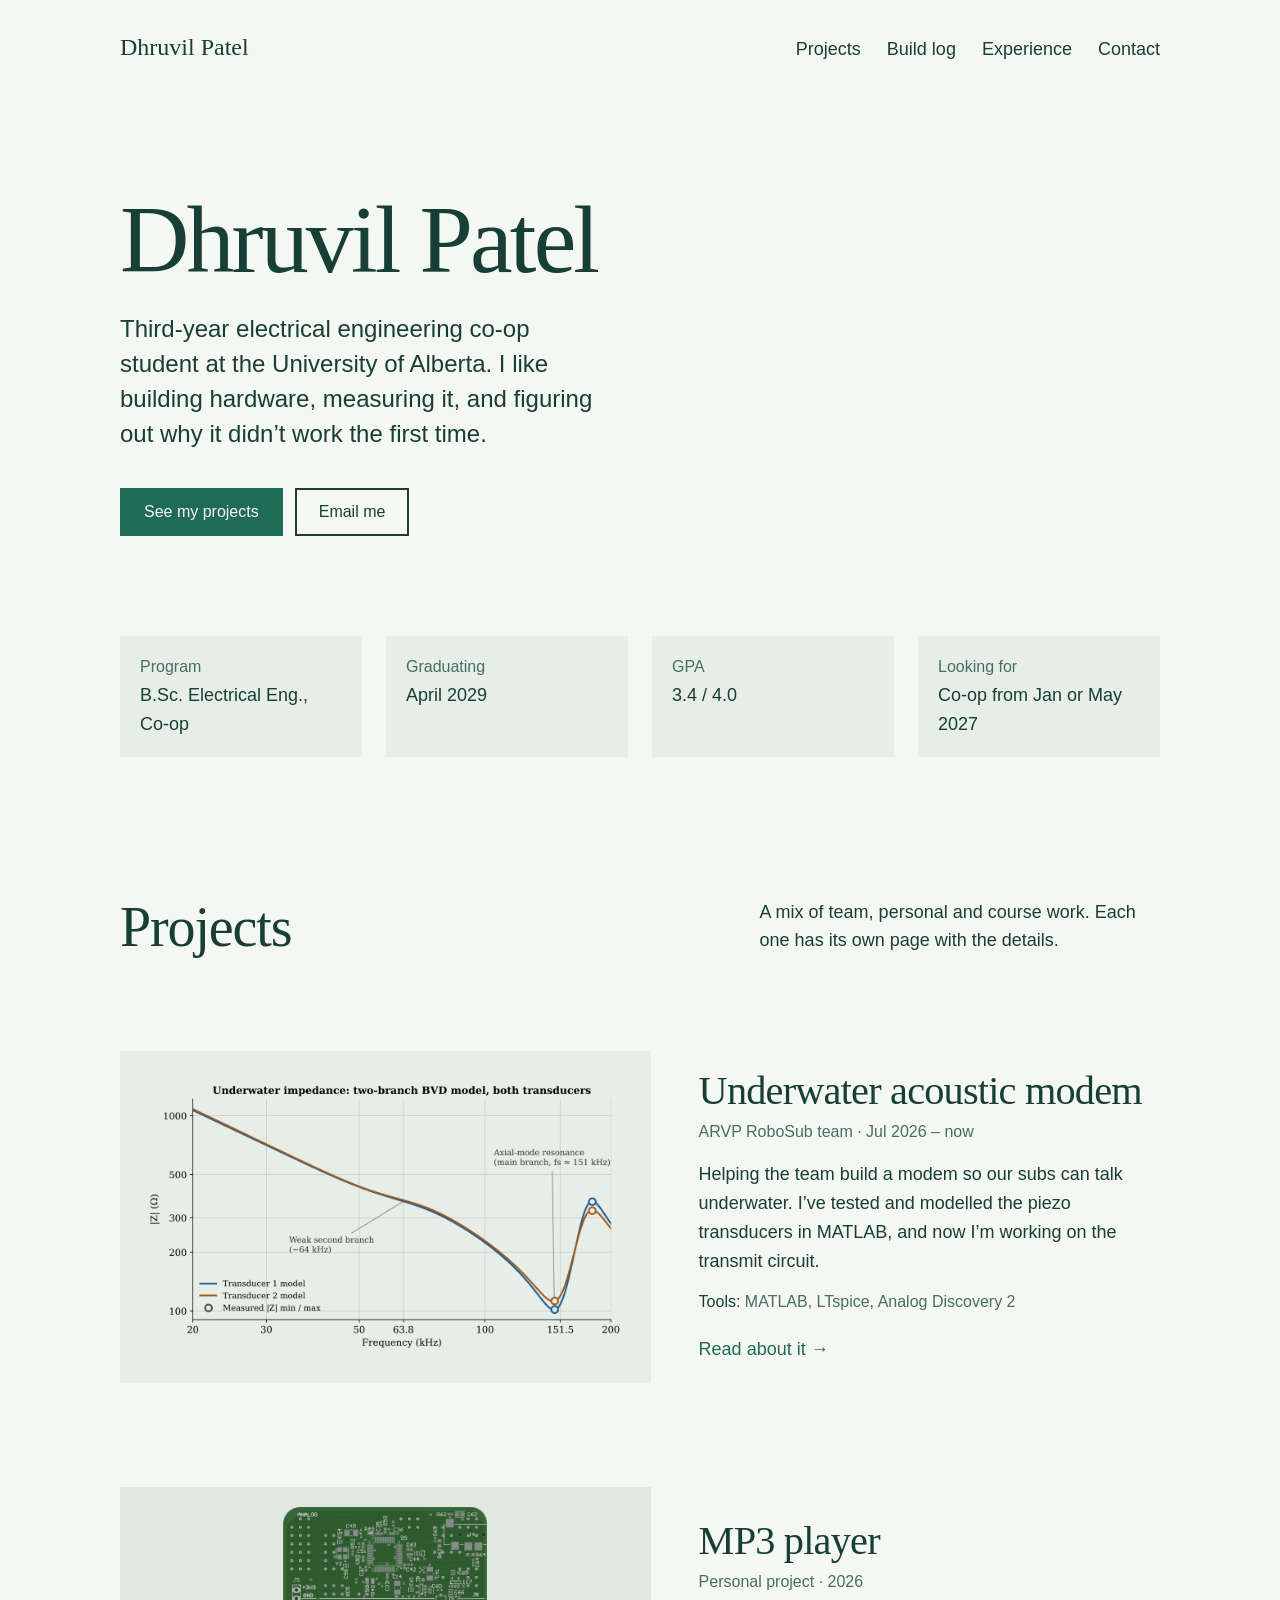
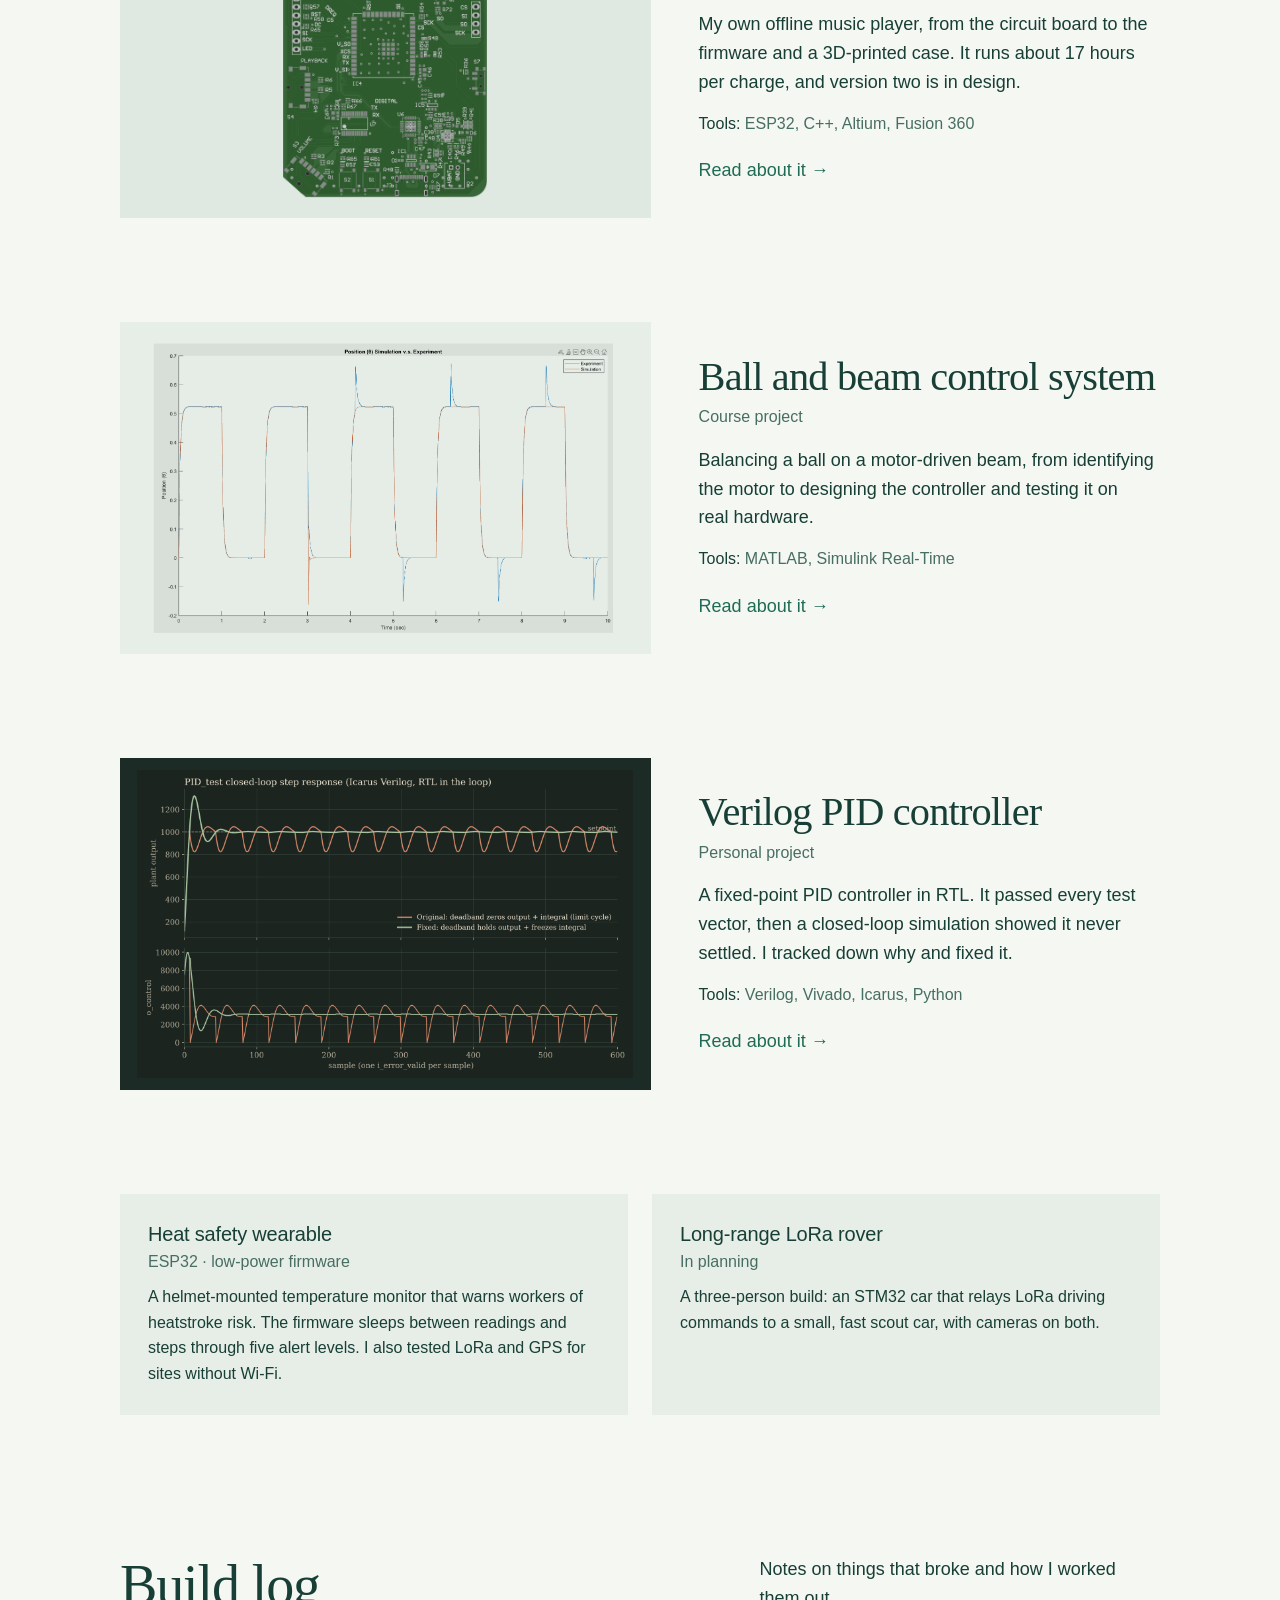
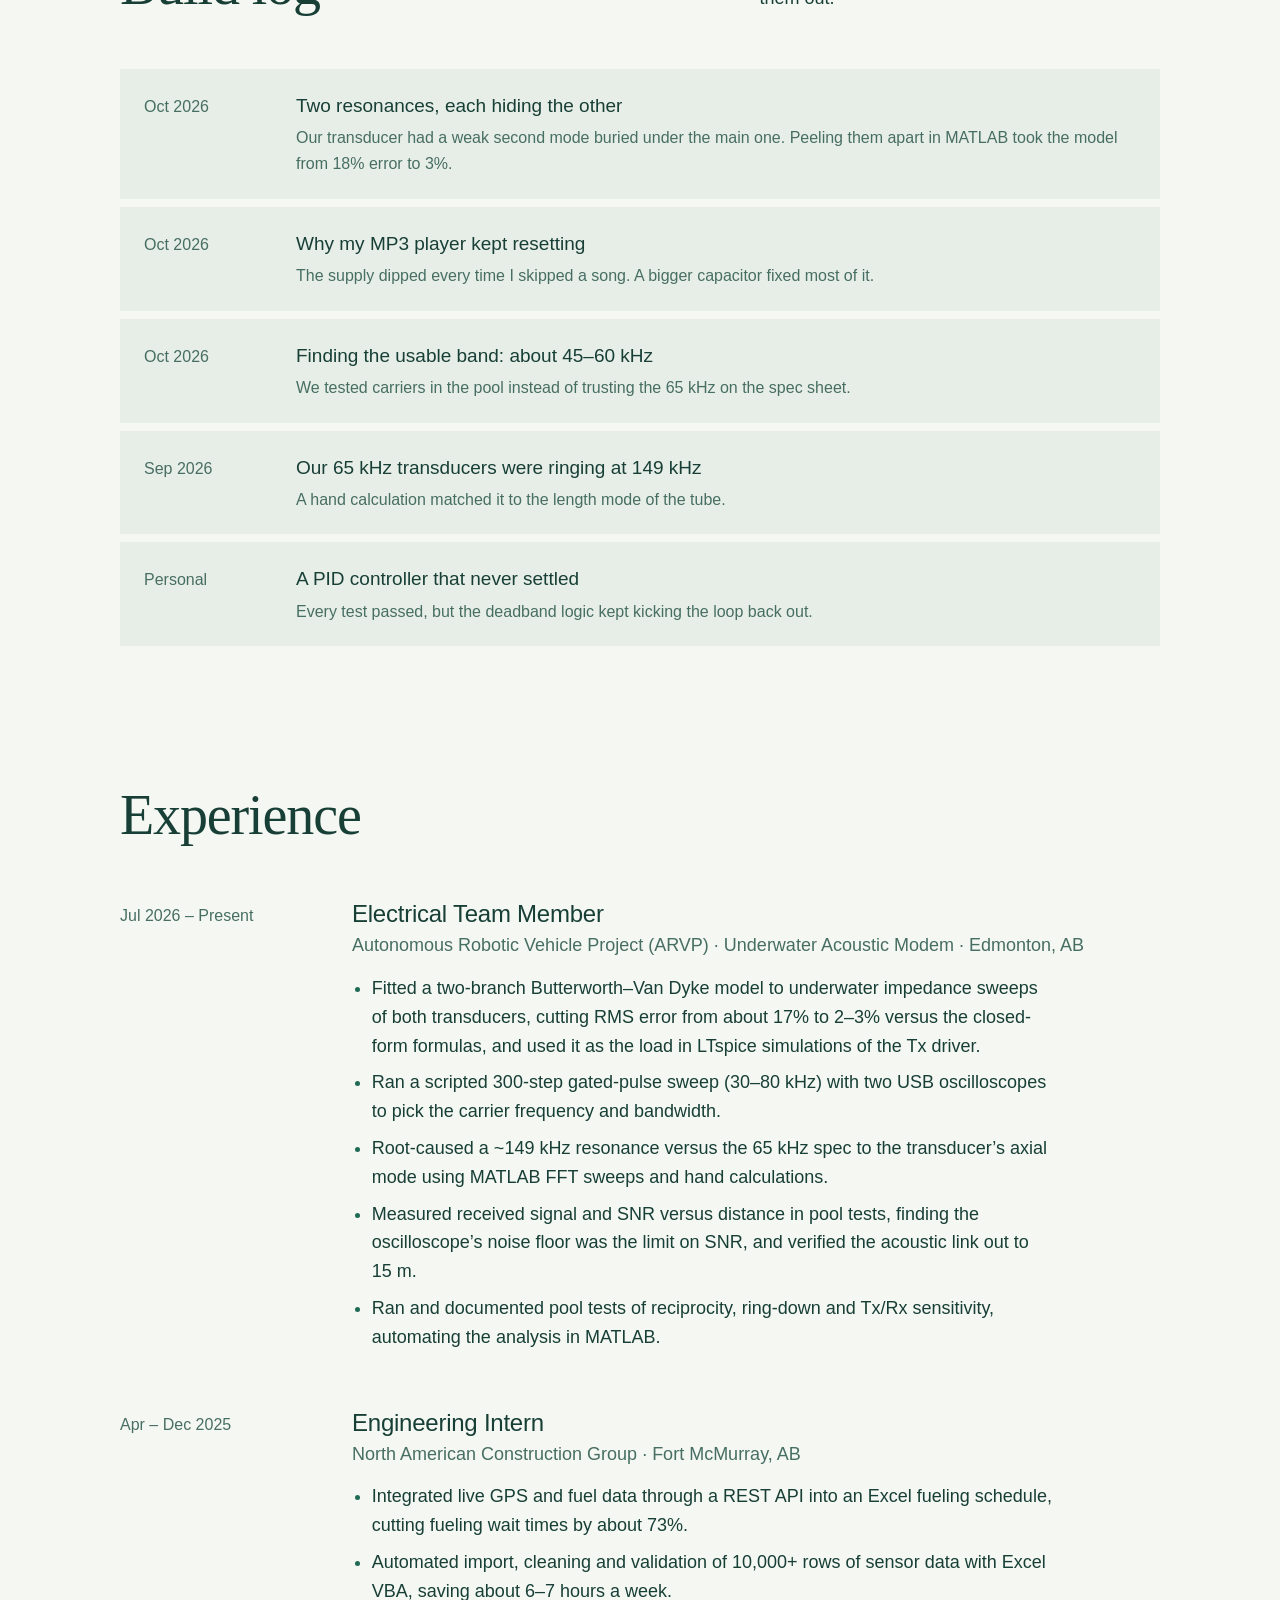
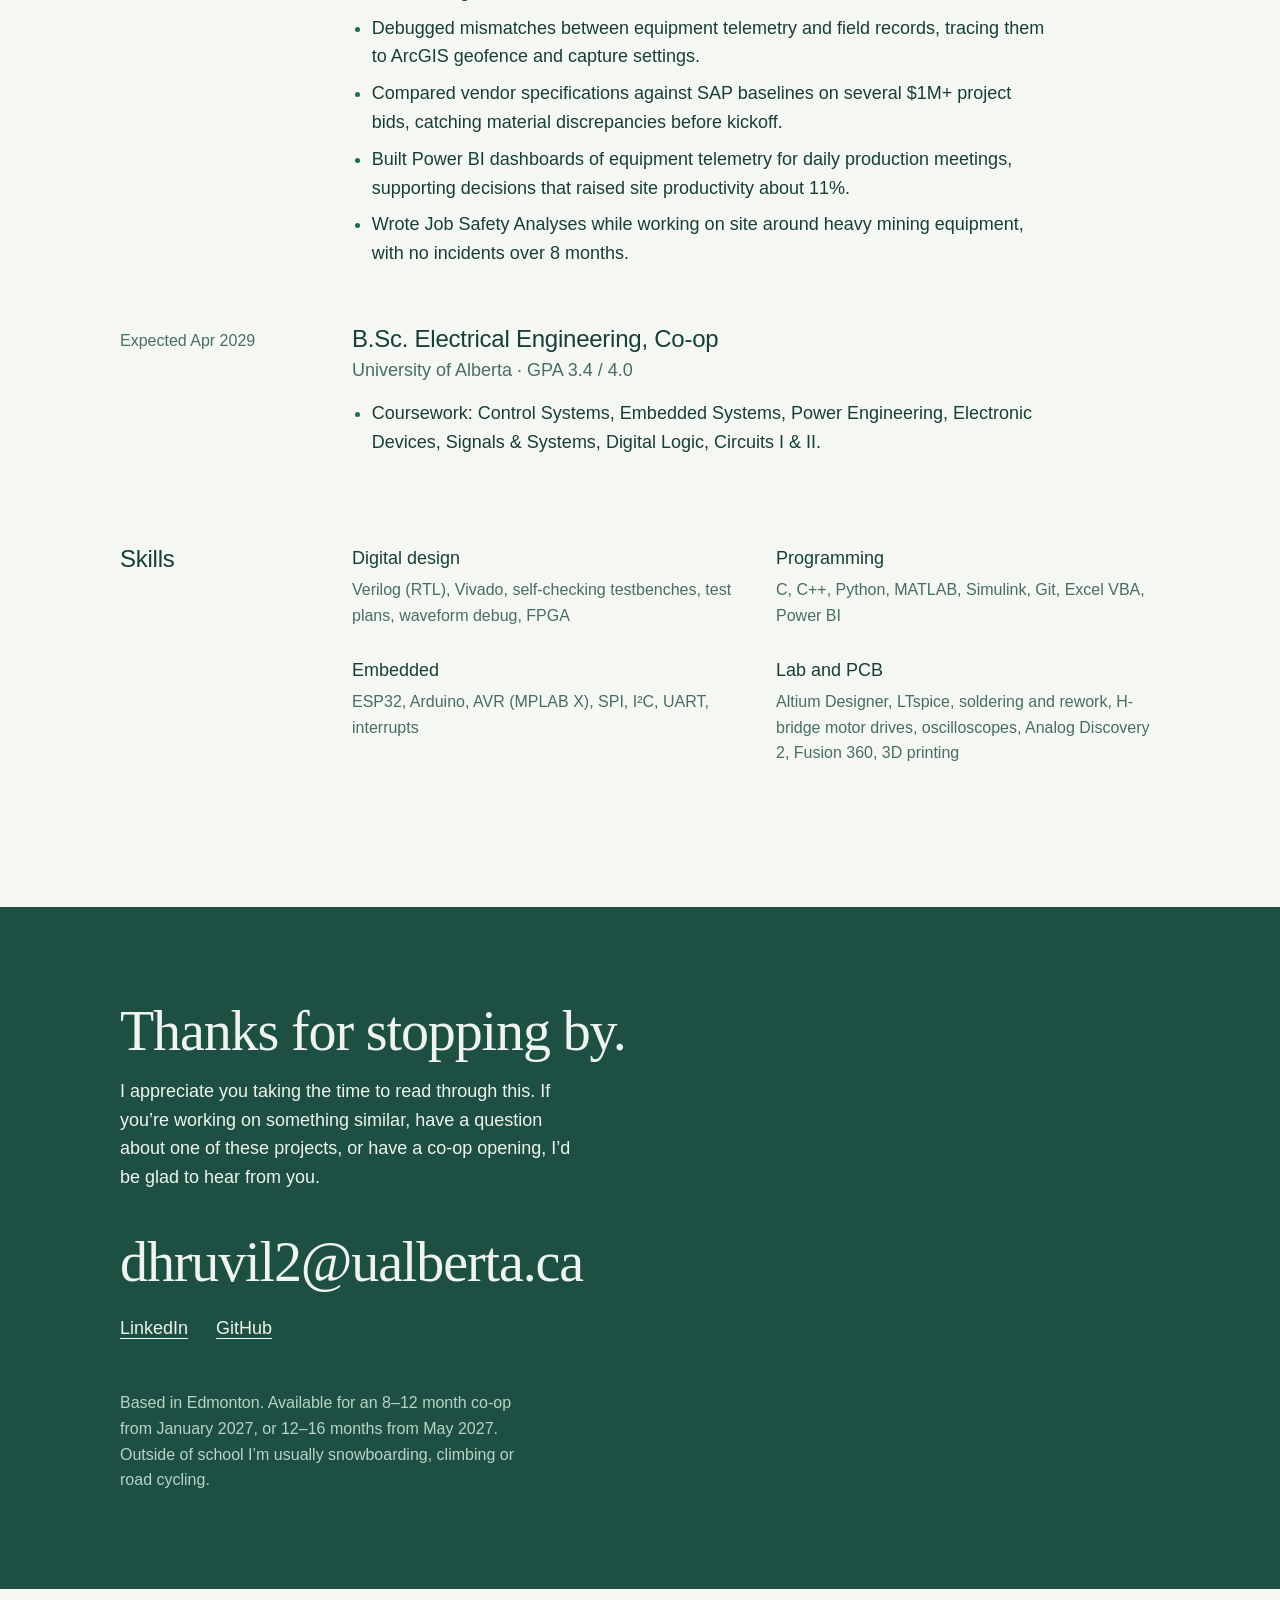
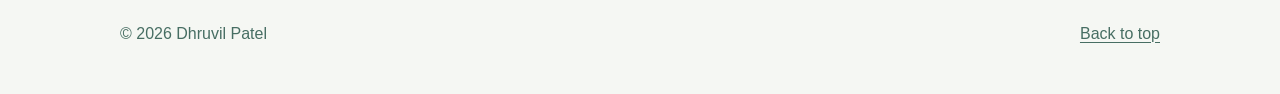
==== index.html @ 0c5fb31d "Image viewer: use the original lightbox (centred pop-up, zoom buttons), cache-bust CSS/JS Co-Authore" ====
<!doctype html>
<html lang="en">
<head>
<meta charset="utf-8">
<meta name="viewport" content="width=device-width, initial-scale=1, viewport-fit=cover">
<title>Dhruvil Patel · Electrical engineering student</title>
<meta name="description" content="Dhruvil Patel, third-year electrical engineering co-op student at the University of Alberta. Projects: an underwater acoustic modem, an MP3 player board, controls and Verilog.">
<meta name="theme-color" content="#f5f7f3">
<link rel="preconnect" href="https://api.fontshare.com">
<link rel="preconnect" href="https://cdn.fontshare.com" crossorigin>
<link rel="stylesheet" href="https://api.fontshare.com/v2/css?f[]=gambarino@400&f[]=general-sans@400,500&display=swap">
<link rel="stylesheet" href="site.css?v=3">
<script src="site.js?v=3" defer></script>
</head>
<body id="top">
<a class="skip" href="#main">Skip to content</a>
<header class="bar">
  <a class="mark" href="./">Dhruvil Patel</a>
  <nav aria-label="Sections"><a href="#projects">Projects</a><a href="#log">Build log</a><a href="#experience">Experience</a><a href="#contact">Contact</a></nav>
</header>

<main id="main">
<section class="intro" aria-labelledby="intro-h">
  <h1 id="intro-h">Dhruvil Patel</h1>
  <p class="lead">Third-year electrical engineering co-op student at the University of Alberta. I like building hardware, measuring it, and figuring out why it didn’t work the first time.</p>
  <div class="actions"><a class="btn" href="#projects">See my projects</a><a class="btn quiet" href="mailto:dhruvil2@ualberta.ca">Email me</a></div>
  <dl class="facts">
    <div><dt>Program</dt><dd>B.Sc. Electrical Eng., Co-op</dd></div>
    <div><dt>Graduating</dt><dd>April 2029</dd></div>
    <div><dt>GPA</dt><dd>3.4 / 4.0</dd></div>
    <div><dt>Looking for</dt><dd>Co-op from Jan or May 2027</dd></div>
  </dl>
</section>

<section class="projects" id="projects" aria-labelledby="projects-h">
  <div class="sec-head">
    <h2 id="projects-h">Projects</h2>
    <p>A mix of team, personal and course work. Each one has its own page with the details.</p>
  </div>
    <article class="proj">
      <div class="pic"><img src="img/bvd-both.png" width="1200" height="690" loading="lazy" alt="Two-branch BVD impedance model of both transducers underwater, 20 to 200 kHz"></div>
      <div class="info">
        <h3><a href="projects/acoustic-modem.html">Underwater acoustic modem</a></h3>
        <p class="where">ARVP RoboSub team · Jul 2026 – now</p>
        <p>Helping the team build a modem so our subs can talk underwater. I’ve tested and modelled the piezo transducers in MATLAB, and now I’m working on the transmit circuit.</p>
        <p class="used"><span>Tools:</span> MATLAB, LTspice, Analog Discovery 2</p>
        <a class="go" href="projects/acoustic-modem.html">Read about it <span aria-hidden="true">→</span></a>
      </div>
    </article>

    <article class="proj">
      <div class="pic tall board"><img src="img/mp3-pcb-top.png" width="460" height="658" loading="lazy" alt="Top side of the MP3 player PCB, rendered from the Gerber files"></div>
      <div class="info">
        <h3><a href="projects/mp3-player.html">MP3 player</a></h3>
        <p class="where">Personal project · 2026</p>
        <p>My own offline music player, from the circuit board to the firmware and a 3D-printed case. It runs about 17 hours per charge, and version two is in design.</p>
        <p class="used"><span>Tools:</span> ESP32, C++, Altium, Fusion 360</p>
        <a class="go" href="projects/mp3-player.html">Read about it <span aria-hidden="true">→</span></a>
      </div>
    </article>

    <article class="proj">
      <div class="pic"><img src="img/ball-beam-step.png" width="1467" height="922" loading="lazy" alt="Motor position step response, simulation against hardware"></div>
      <div class="info">
        <h3><a href="projects/ball-and-beam.html">Ball and beam control system</a></h3>
        <p class="where">Course project</p>
        <p>Balancing a ball on a motor-driven beam, from identifying the motor to designing the controller and testing it on real hardware.</p>
        <p class="used"><span>Tools:</span> MATLAB, Simulink Real-Time</p>
        <a class="go" href="projects/ball-and-beam.html">Read about it <span aria-hidden="true">→</span></a>
      </div>
    </article>

    <article class="proj">
      <div class="pic dark"><img src="img/pid-step.png" width="1500" height="930" loading="lazy" alt="Closed-loop step response of the Verilog PID: the original design oscillates, the fixed design settles"></div>
      <div class="info">
        <h3><a href="projects/verilog-pid.html">Verilog PID controller</a></h3>
        <p class="where">Personal project</p>
        <p>A fixed-point PID controller in RTL. It passed every test vector, then a closed-loop simulation showed it never settled. I tracked down why and fixed it.</p>
        <p class="used"><span>Tools:</span> Verilog, Vivado, Icarus, Python</p>
        <a class="go" href="projects/verilog-pid.html">Read about it <span aria-hidden="true">→</span></a>
      </div>
    </article>

  <div class="small-projects">
    <div><h3>Heat safety wearable</h3><p class="where">ESP32 · low-power firmware</p><p>A helmet-mounted temperature monitor that warns workers of heatstroke risk. The firmware sleeps between readings and steps through five alert levels. I also tested LoRa and GPS for sites without Wi-Fi.</p></div>
    <div><h3>Long-range LoRa rover</h3><p class="where">In planning</p><p>A three-person build: an STM32 car that relays LoRa driving commands to a small, fast scout car, with cameras on both.</p></div>
  </div>
</section>

<section class="log" id="log" aria-labelledby="log-h">
  <div class="sec-head">
    <h2 id="log-h">Build log</h2>
    <p>Notes on things that broke and how I worked them out.</p>
  </div>
  <ul>
<li><a href="notes/bvd-peeling.html"><span class="date">Oct 2026</span><span class="t">Two resonances, each hiding the other</span><span class="s">Our transducer had a weak second mode buried under the main one. Peeling them apart in MATLAB took the model from 18% error to 3%.</span></a></li>
<li><a href="notes/mp3-brownout.html"><span class="date">Oct 2026</span><span class="t">Why my MP3 player kept resetting</span><span class="s">The supply dipped every time I skipped a song. A bigger capacitor fixed most of it.</span></a></li>
<li><a href="projects/acoustic-modem.html#band"><span class="date">Oct 2026</span><span class="t">Finding the usable band: about 45–60 kHz</span><span class="s">We tested carriers in the pool instead of trusting the 65 kHz on the spec sheet.</span></a></li>
<li><a href="projects/acoustic-modem.html#axial"><span class="date">Sep 2026</span><span class="t">Our 65 kHz transducers were ringing at 149 kHz</span><span class="s">A hand calculation matched it to the length mode of the tube.</span></a></li>
<li><a href="projects/verilog-pid.html"><span class="date">Personal</span><span class="t">A PID controller that never settled</span><span class="s">Every test passed, but the deadband logic kept kicking the loop back out.</span></a></li>
  </ul>
</section>

<section class="exp" id="experience" aria-labelledby="exp-h">
  <div class="sec-head">
    <h2 id="exp-h">Experience</h2>
  </div>
  <div class="roles">
    <div class="role">
      <p class="when">Jul 2026 – Present</p>
      <div>
        <h3>Electrical Team Member</h3>
        <p class="org">Autonomous Robotic Vehicle Project (ARVP) · Underwater Acoustic Modem · Edmonton, AB</p>
        <ul>
          <li>Fitted a two-branch Butterworth–Van Dyke model to underwater impedance sweeps of both transducers, cutting RMS error from about 17% to 2–3% versus the closed-form formulas, and used it as the load in LTspice simulations of the Tx driver.</li>
          <li>Ran a scripted 300-step gated-pulse sweep (30–80 kHz) with two USB oscilloscopes to pick the carrier frequency and bandwidth.</li>
          <li>Root-caused a ~149 kHz resonance versus the 65 kHz spec to the transducer’s axial mode using MATLAB FFT sweeps and hand calculations.</li>
          <li>Measured received signal and SNR versus distance in pool tests, finding the oscilloscope’s noise floor was the limit on SNR, and verified the acoustic link out to 15 m.</li>
          <li>Ran and documented pool tests of reciprocity, ring-down and Tx/Rx sensitivity, automating the analysis in MATLAB.</li>
        </ul>
      </div>
    </div>
    <div class="role">
      <p class="when">Apr – Dec 2025</p>
      <div>
        <h3>Engineering Intern</h3>
        <p class="org">North American Construction Group · Fort McMurray, AB</p>
        <ul>
          <li>Integrated live GPS and fuel data through a REST API into an Excel fueling schedule, cutting fueling wait times by about 73%.</li>
          <li>Automated import, cleaning and validation of 10,000+ rows of sensor data with Excel VBA, saving about 6–7 hours a week.</li>
          <li>Debugged mismatches between equipment telemetry and field records, tracing them to ArcGIS geofence and capture settings.</li>
          <li>Compared vendor specifications against SAP baselines on several $1M+ project bids, catching material discrepancies before kickoff.</li>
          <li>Built Power BI dashboards of equipment telemetry for daily production meetings, supporting decisions that raised site productivity about 11%.</li>
          <li>Wrote Job Safety Analyses while working on site around heavy mining equipment, with no incidents over 8 months.</li>
        </ul>
      </div>
    </div>
    <div class="role">
      <p class="when">Expected Apr 2029</p>
      <div>
        <h3>B.Sc. Electrical Engineering, Co-op</h3>
        <p class="org">University of Alberta · GPA 3.4 / 4.0</p>
        <ul><li>Coursework: Control Systems, Embedded Systems, Power Engineering, Electronic Devices, Signals &amp; Systems, Digital Logic, Circuits I &amp; II.</li></ul>
      </div>
    </div>
  </div>
  <div class="skills">
    <h3>Skills</h3>
    <dl>
      <div><dt>Digital design</dt><dd>Verilog (RTL), Vivado, self-checking testbenches, test plans, waveform debug, FPGA</dd></div>
      <div><dt>Programming</dt><dd>C, C++, Python, MATLAB, Simulink, Git, Excel VBA, Power BI</dd></div>
      <div><dt>Embedded</dt><dd>ESP32, Arduino, AVR (MPLAB X), SPI, I²C, UART, interrupts</dd></div>
      <div><dt>Lab and PCB</dt><dd>Altium Designer, LTspice, soldering and rework, H-bridge motor drives, oscilloscopes, Analog Discovery 2, Fusion 360, 3D printing</dd></div>
    </dl>
  </div>
</section>

<section class="contact" id="contact" aria-labelledby="contact-h">
  <div class="inner">
    <h2 id="contact-h">Thanks for stopping by.</h2>
    <p>I appreciate you taking the time to read through this. If you’re working on something similar, have a question about one of these projects, or have a co-op opening, I’d be glad to hear from you.</p>
    <p class="mail"><a href="mailto:dhruvil2@ualberta.ca">dhruvil2@ualberta.ca</a></p>
    <p class="links"><a href="https://www.linkedin.com/in/dhruvil-patel-305774300/">LinkedIn</a><a href="https://github.com/dhruvil2-stack">GitHub</a></p>
    <p class="avail">Based in Edmonton. Available for an 8–12 month co-op from January 2027, or 12–16 months from May 2027. Outside of school I’m usually snowboarding, climbing or road cycling.</p>
  </div>
</section>
</main>

<footer class="foot">
  <span>© 2026 Dhruvil Patel</span>
  <a href="#top">Back to top</a>
</footer>
</body>
</html>
---- site.css ----
/* Dhruvil Patel — portfolio
   Lake-green ink on soft paper. Gambarino for headings, General Sans for text. */

:root {
  --bg: #f5f7f3;
  --surface: #e7eee8;
  --ink: #173f36;
  --muted: #476e63;
  --accent: #1f6b55;
  --accent-ink: #f5f7f3;
  --field: #1d4f43;
  --field-ink: #eef4ef;
  --field-muted: #b9d3c8;

  --display: "Gambarino", "Iowan Old Style", Georgia, serif;
  --text: "General Sans", "Helvetica Neue", Arial, sans-serif;

  --small: 1rem;
  --body: 1.125rem;
  --lead: clamp(1.25rem, 1.1rem + 0.5vw, 1.5rem);
  --h2: clamp(2.25rem, 1.6rem + 2.4vw, 3.5rem);
  --h1: clamp(3.25rem, 2rem + 5vw, 6rem);

  --wrap: 1120px;
  --pad: clamp(20px, 4vw, 40px);
  --section: clamp(96px, 11vw, 160px);
  color-scheme: light;
}

*, *::before, *::after { box-sizing: border-box; }
html { -webkit-text-size-adjust: 100%; scroll-behavior: smooth; }
body {
  margin: 0; background: var(--bg); color: var(--ink);
  font-family: var(--text); font-size: var(--body); line-height: 1.6;
  -webkit-font-smoothing: antialiased;
}
img { display: block; max-width: 100%; height: auto; }
a { color: inherit; text-decoration-thickness: 1px; text-underline-offset: 0.2em; }
a:hover { text-decoration-thickness: 2px; color: var(--accent); }
:focus-visible { outline: 3px solid var(--accent); outline-offset: 3px; }
::selection { background: var(--ink); color: var(--bg); }
h1, h2, h3 { margin: 0; text-wrap: balance; }
h1, h2 { font-family: var(--display); font-weight: 400; letter-spacing: -0.02em; line-height: 1; }
h3 { font-weight: 500; letter-spacing: -0.01em; line-height: 1.25; }
p { margin: 0; text-wrap: pretty; }
.skip { position: absolute; left: -999px; top: 8px; background: var(--ink); color: var(--bg); padding: 10px 14px; z-index: 10; }
.skip:focus { left: 8px; }

/* Buttons */
.btn {
  display: inline-flex; align-items: center; min-height: 48px; padding: 0 22px;
  background: var(--accent); color: var(--accent-ink); border: 2px solid var(--accent); border-radius: 0;
  font: 500 var(--small)/1 var(--text); text-decoration: none; cursor: pointer;
  transition: background-color .18s ease, color .18s ease, transform .18s ease;
}
.btn:hover { background: var(--ink); border-color: var(--ink); color: var(--bg); }
.btn:active { transform: translateY(1px); }
.btn.quiet { background: transparent; color: var(--ink); border-color: var(--ink); }
.btn.quiet:hover { background: var(--ink); color: var(--bg); }

/* Top bar */
.bar, .page-top {
  max-width: var(--wrap); margin: 0 auto; padding: 28px var(--pad) 0;
  display: flex; justify-content: space-between; align-items: baseline; gap: 16px; flex-wrap: wrap;
}
.mark { font-family: var(--display); font-size: 1.5rem; text-decoration: none; }
.bar nav, .page-top nav { display: flex; gap: 26px; flex-wrap: wrap; }
.bar nav a, .page-top nav a { text-decoration: none; }
.bar nav a:hover, .page-top nav a:hover { text-decoration: underline; }

/* Shared section frame */
.intro, .projects, .log, .exp { max-width: var(--wrap); margin: 0 auto; padding: var(--section) var(--pad) 0; }
.sec-head { display: grid; grid-template-columns: 1fr 1fr; gap: 24px; align-items: end; margin-bottom: 56px; }
.sec-head h2 { font-size: var(--h2); }
.sec-head p { color: var(--ink); max-width: 40ch; justify-self: end; }

/* Intro */
.intro { padding-top: clamp(96px, 14vh, 160px); }
.intro h1 { font-size: var(--h1); letter-spacing: -0.03em; }
.intro .lead { font-size: var(--lead); line-height: 1.45; max-width: 36ch; margin-top: 24px; }
.actions { display: flex; flex-wrap: wrap; gap: 12px; margin-top: 36px; }
.facts { display: grid; grid-template-columns: repeat(4, minmax(0, 1fr)); gap: 24px; margin: 72px 0 0; padding: 28px 0 0; background: none; }
.facts div { background: var(--surface); padding: 18px 20px; }
.facts dt { color: var(--muted); font-size: var(--small); }
.facts dd { margin: 2px 0 0; font-weight: 500; }

/* Projects: one clear row each, picture left, label and text right */
.proj { display: grid; grid-template-columns: 1.15fr 1fr; gap: 48px; align-items: center; padding: 40px 0; }
.proj + .proj { margin-top: 24px; }
.proj .pic { display: flex; align-items: center; justify-content: center; background: var(--surface); aspect-ratio: 16 / 10; overflow: hidden; padding: 20px; }
.proj .pic img { width: 100%; height: 100%; object-fit: contain; mix-blend-mode: multiply; transition: transform .5s ease; }
.proj .pic.tall img { object-fit: contain; }
.proj .pic.board { background: #dfe8e1; }
.proj .pic.dark { background: #1d2b26; padding: 12px; }
.proj .pic.dark img { mix-blend-mode: normal; }
.proj:hover .pic img { transform: scale(1.025); }
.where { color: var(--muted); font-size: var(--small); margin-bottom: 16px; }
.proj h3 { font-family: var(--display); font-weight: 400; font-size: clamp(1.9rem, 1.4rem + 1.4vw, 2.6rem); letter-spacing: -0.02em; line-height: 1.05; margin: 0 0 6px; }
.proj h3 a { text-decoration: none; }
.proj h3 a:hover { text-decoration: underline; text-decoration-thickness: 2px; color: var(--ink); }
.proj .used { margin-top: 14px; font-size: var(--small); color: var(--muted); }
.proj .used span { color: var(--ink); font-weight: 500; }
.go { display: inline-block; margin-top: 20px; font-weight: 500; text-decoration: none; color: var(--accent); }
.go span { display: inline-block; transition: transform .2s ease; }
.go:hover span { transform: translateX(4px); }
.small-projects { display: grid; grid-template-columns: 1fr 1fr; gap: 24px; margin-top: 64px; }
.small-projects > div { background: var(--surface); padding: 28px; }
.small-projects h3 { font-size: 1.25rem; margin: 0 0 2px; }
.small-projects .where { margin-bottom: 10px; }
.small-projects p:last-child { font-size: var(--small); }

/* Build log */
.log ul { list-style: none; margin: 0; padding: 0; display: grid; gap: 8px; }
.log li a {
  display: grid; grid-template-columns: 120px minmax(0, 1fr); column-gap: 32px;
  padding: 22px 24px; text-decoration: none; background: var(--surface);
  transition: background-color .2s ease;
}
.log li a:hover { background: #dbe6de; color: var(--ink); }
.log .date { grid-row: 1 / span 2; color: var(--muted); font-size: var(--small); padding-top: 3px; font-variant-numeric: tabular-nums; }
.log .t { font-weight: 500; font-size: 1.1875rem; }
.log li a:hover .t { text-decoration: underline; }
.log .s { color: var(--muted); font-size: var(--small); margin-top: 4px; }

/* Experience */
.roles { display: grid; gap: 56px; }
.role { display: grid; grid-template-columns: 200px minmax(0, 1fr); gap: 32px; }
.role .when { color: var(--muted); font-size: var(--small); padding-top: 4px; }
.role h3 { font-size: var(--lead); }
.role .org { color: var(--muted); margin-top: 2px; }
.role ul { margin: 14px 0 0; padding-left: 1.1em; display: grid; gap: 8px; max-width: 70ch; }
.role li::marker { color: var(--accent); }
.skills { margin-top: 88px; display: grid; grid-template-columns: 200px minmax(0, 1fr); gap: 32px; }
.skills h3 { font-size: var(--lead); }
.skills dl { margin: 0; display: grid; grid-template-columns: 1fr 1fr; gap: 28px 40px; }
.skills dt { font-weight: 500; }
.skills dd { margin: 4px 0 0; color: var(--muted); font-size: var(--small); }

/* Contact */
.contact { margin-top: var(--section); background: var(--field); color: var(--field-ink); }
.contact .inner { max-width: var(--wrap); margin: 0 auto; padding: 96px var(--pad); }
.contact h2 { font-size: var(--h2); }
.contact p { max-width: 46ch; margin-top: 18px; }
.contact .mail { font-family: var(--display); font-size: clamp(1.9rem, 1.2rem + 3vw, 3.5rem); letter-spacing: -0.02em; line-height: 1.1; margin-top: 40px; max-width: none; }
.contact .mail a { text-decoration: none; }
.contact .mail a:hover { color: var(--field-ink); text-decoration: underline; }
.contact .links { display: flex; gap: 28px; margin-top: 20px; }
.contact .links a:hover { color: var(--field-ink); }
.contact .avail { color: var(--field-muted); font-size: var(--small); margin-top: 48px; }
.contact a:focus-visible { outline-color: var(--field-ink); }
.foot { max-width: var(--wrap); margin: 0 auto; padding: 32px var(--pad) 48px; display: flex; justify-content: space-between; gap: 16px; color: var(--muted); font-size: var(--small); }

/* ---------- Article pages (notes and projects) ---------- */
.art-head { max-width: 760px; margin: 0 auto; padding: clamp(80px, 12vh, 128px) var(--pad) 0; display: flex; flex-direction: column; }
.art-head .meta { order: -1; color: var(--muted); font-size: var(--small); display: flex; flex-wrap: wrap; gap: 4px 18px; margin-bottom: 20px; }
.art-head h1 { font-size: clamp(2.5rem, 1.6rem + 3.6vw, 4.25rem); letter-spacing: -0.03em; line-height: 1.02; }
.art-head .dek { margin-top: 24px; font-size: var(--lead); line-height: 1.45; }
.art { max-width: 760px; margin: 0 auto; padding: 64px var(--pad) 0; }
.art h2 { font-size: clamp(1.75rem, 1.3rem + 1.5vw, 2.5rem); margin: 72px 0 18px; }
.art > h2:first-child { margin-top: 0; }
.art p + p { margin-top: 1em; }
.art ul, .art ol { padding-left: 1.2em; display: grid; gap: 10px; margin: 1em 0 0; }
.art li::marker { color: var(--accent); }
.art p + ul, .art p + ol { margin-top: 1em; }
.art ul + p, .art ol + p, .art table + p { margin-top: 1em; }
.art figure { margin: 48px calc(-1 * min(80px, 6vw)); }
.art figure img { width: 100%; mix-blend-mode: multiply; background: var(--surface); }
.art figure.dark img { mix-blend-mode: normal; }
.art figure figcaption { margin-top: 12px; color: var(--muted); font-size: var(--small); padding: 0 min(80px, 6vw); }
.art .eq { background: var(--surface); padding: 18px 22px; margin: 20px 0; font-family: var(--display); font-size: 1.375rem; line-height: 1.5; display: grid; gap: 6px; }
.art .eq .why { font-family: var(--text); font-size: var(--small); color: var(--muted); line-height: 1.45; }
.art .specs { margin: 0 0 8px; }
.art .specs .word { display: none; }
.art .specs dl { display: grid; grid-template-columns: repeat(auto-fill, minmax(200px, 1fr)); gap: 12px; margin: 0; }
.art .specs dl div { background: var(--surface); padding: 16px 18px; }
.art .specs dt { color: var(--muted); font-size: var(--small); }
.art .specs dd { margin: 2px 0 0; font-weight: 500; }
.art table { border-collapse: collapse; width: 100%; margin: 24px 0 0; font-size: var(--small); }
.art th { text-align: left; font-weight: 500; padding: 10px 12px; background: var(--surface); }
.art td { padding: 10px 12px; vertical-align: top; }
.art tr:nth-child(even) td { background: var(--surface); }
.art td.n { font-variant-numeric: tabular-nums; white-space: nowrap; }
.art .callout { background: var(--field); color: var(--field-ink); padding: 22px 26px; margin: 36px 0; }
.art .links { display: flex; flex-wrap: wrap; gap: 12px; margin-top: 48px; }
.art .refs { font-size: var(--small); color: var(--muted); }
.art pre { font-family: ui-monospace, "SF Mono", Menlo, Consolas, monospace; font-size: 0.95rem; line-height: 1.6; background: var(--surface); padding: 18px 20px; overflow-x: auto; margin: 24px 0; }
.art pre .del { color: #9a3412; }
.art pre .c { color: var(--muted); }
.stagelist { list-style: none; padding: 0 !important; gap: 6px !important; }
.stagelist li { display: flex; justify-content: space-between; gap: 16px; max-width: 30em; }
.stagelist li span { color: var(--muted); }
.stagelist li.now { font-weight: 500; }
.art-foot { margin-top: var(--section); background: var(--field); color: var(--field-ink); }
.art-foot { display: grid; padding: 64px max(var(--pad), calc((100vw - 760px) / 2)) 36px; gap: 8px; }
.art-foot .lbl { color: var(--field-muted); }
.art-foot .next { font-family: var(--display); font-size: clamp(1.75rem, 1.2rem + 2.4vw, 3rem); line-height: 1.1; text-decoration: none; }
.art-foot .next:hover { color: var(--field-ink); text-decoration: underline; }
.art-foot .legal { margin-top: 56px; display: flex; justify-content: space-between; gap: 16px; flex-wrap: wrap; color: var(--field-muted); font-size: var(--small); }
.art-foot a:hover { color: var(--field-ink); }
.art-foot a:focus-visible { outline-color: var(--field-ink); }

/* Gentle entrance */
.js .rise { opacity: 0; transform: translateY(16px); transition: opacity .6s ease, transform .6s ease; }
.js .rise.in { opacity: 1; transform: none; }
@media (prefers-reduced-motion: reduce) {
  html { scroll-behavior: auto; }
  .js .rise { transform: none; transition: none; }
  .proj:hover .pic img, .go:hover span { transform: none; }
}

/* Tablet and phone */
@media (max-width: 860px) {
  .proj { grid-template-columns: 1fr; gap: 24px; padding: 24px 0; }
  .proj + .proj { margin-top: 32px; }
  .facts { grid-template-columns: 1fr 1fr; }
  .small-projects { grid-template-columns: 1fr; }
}
@media (max-width: 640px) {
  .bar nav, .page-top nav { gap: 18px; }
  .sec-head { grid-template-columns: 1fr; gap: 12px; margin-bottom: 36px; }
  .sec-head p { justify-self: start; }
  .facts { gap: 10px; margin-top: 48px; }
  .facts div { padding: 14px 16px; }
  .log li a { grid-template-columns: 1fr; padding: 18px; }
  .log .date { grid-row: auto; padding: 0 0 2px; }
  .role, .skills { grid-template-columns: 1fr; gap: 6px; }
  .skills dl { grid-template-columns: 1fr; gap: 20px; margin-top: 12px; }
  .contact .inner { padding: 72px var(--pad); }
  .art figure { margin: 36px 0; }
  .art figure figcaption { padding: 0; }
}

/* ---------- Image viewer (lightbox) ---------- */
img.zoomable { cursor: zoom-in; transition: opacity .15s ease; }
img.zoomable:hover { opacity: .92; }
img.zoomable:focus-visible { outline: 3px solid var(--accent); outline-offset: 4px; }
#lb { width: 100vw; height: 100vh; max-width: 100vw; max-height: 100vh; margin: 0; padding: 0; border: none; background: rgba(8, 22, 18, 0.92); color: #e6efe9; }
#lb::backdrop { background: transparent; }
#lb[open] { animation: lb-in .2s ease; }
@keyframes lb-in { from { opacity: 0; } to { opacity: 1; } }
#lb .lb-in { position: absolute; inset: 0; overflow: hidden; touch-action: none; cursor: grab; user-select: none; -webkit-user-select: none; }
#lb .lb-in.dragging { cursor: grabbing; }
#lb img { position: absolute; left: 0; top: 0; max-width: none; transform-origin: 0 0; background: #ffffff; -webkit-user-drag: none; pointer-events: none; }
#lb img.dark { background: transparent; }
#lb .lb-bar { position: fixed; top: calc(env(safe-area-inset-top, 0px) + 14px); left: 16px; right: 16px; z-index: 2; display: flex; justify-content: space-between; align-items: flex-start; gap: 12px; pointer-events: none; }
#lb .lb-cap { background: rgba(23, 63, 54, 0.92); padding: 8px 14px; max-width: 70ch; font-size: var(--small); pointer-events: auto; }
#lb .lb-cap:empty { visibility: hidden; }
#lb .lb-close {
  pointer-events: auto; flex: none; width: 52px; height: 52px; border-radius: 50%; border: none; cursor: pointer;
  background: #f3e2b8; color: #13352d; font: 700 24px/1 var(--text); display: grid; place-items: center;
  transition: transform .15s ease, background-color .15s ease;
}
#lb .lb-close:hover { background: #ffffff; transform: scale(1.06); }
#lb .lb-close:focus-visible { outline: 3px solid #f3e2b8; outline-offset: 4px; }
#lb .lb-tools { position: fixed; bottom: calc(env(safe-area-inset-bottom, 0px) + 16px); left: 50%; transform: translateX(-50%); z-index: 2; display: flex; align-items: center; gap: 6px; background: #173f36; padding: 6px; }
#lb .lb-tools button { width: 40px; height: 40px; border: none; background: #24564a; color: #eef4ef; font: 600 20px/1 var(--text); cursor: pointer; }
#lb .lb-tools button:hover { background: #f3e2b8; color: #13352d; }
#lb .lb-tools .pct { min-width: 56px; text-align: center; font-variant-numeric: tabular-nums; font-size: 0.9375rem; }
#lb .lb-help { font-size: 0.9375rem; color: #b9d3c8; padding: 0 8px; white-space: nowrap; }
@media (max-width: 640px) { #lb .lb-help { display: none; } #lb .lb-close { width: 48px; height: 48px; } }
@media (prefers-reduced-motion: reduce) { #lb[open] { animation: none; } }
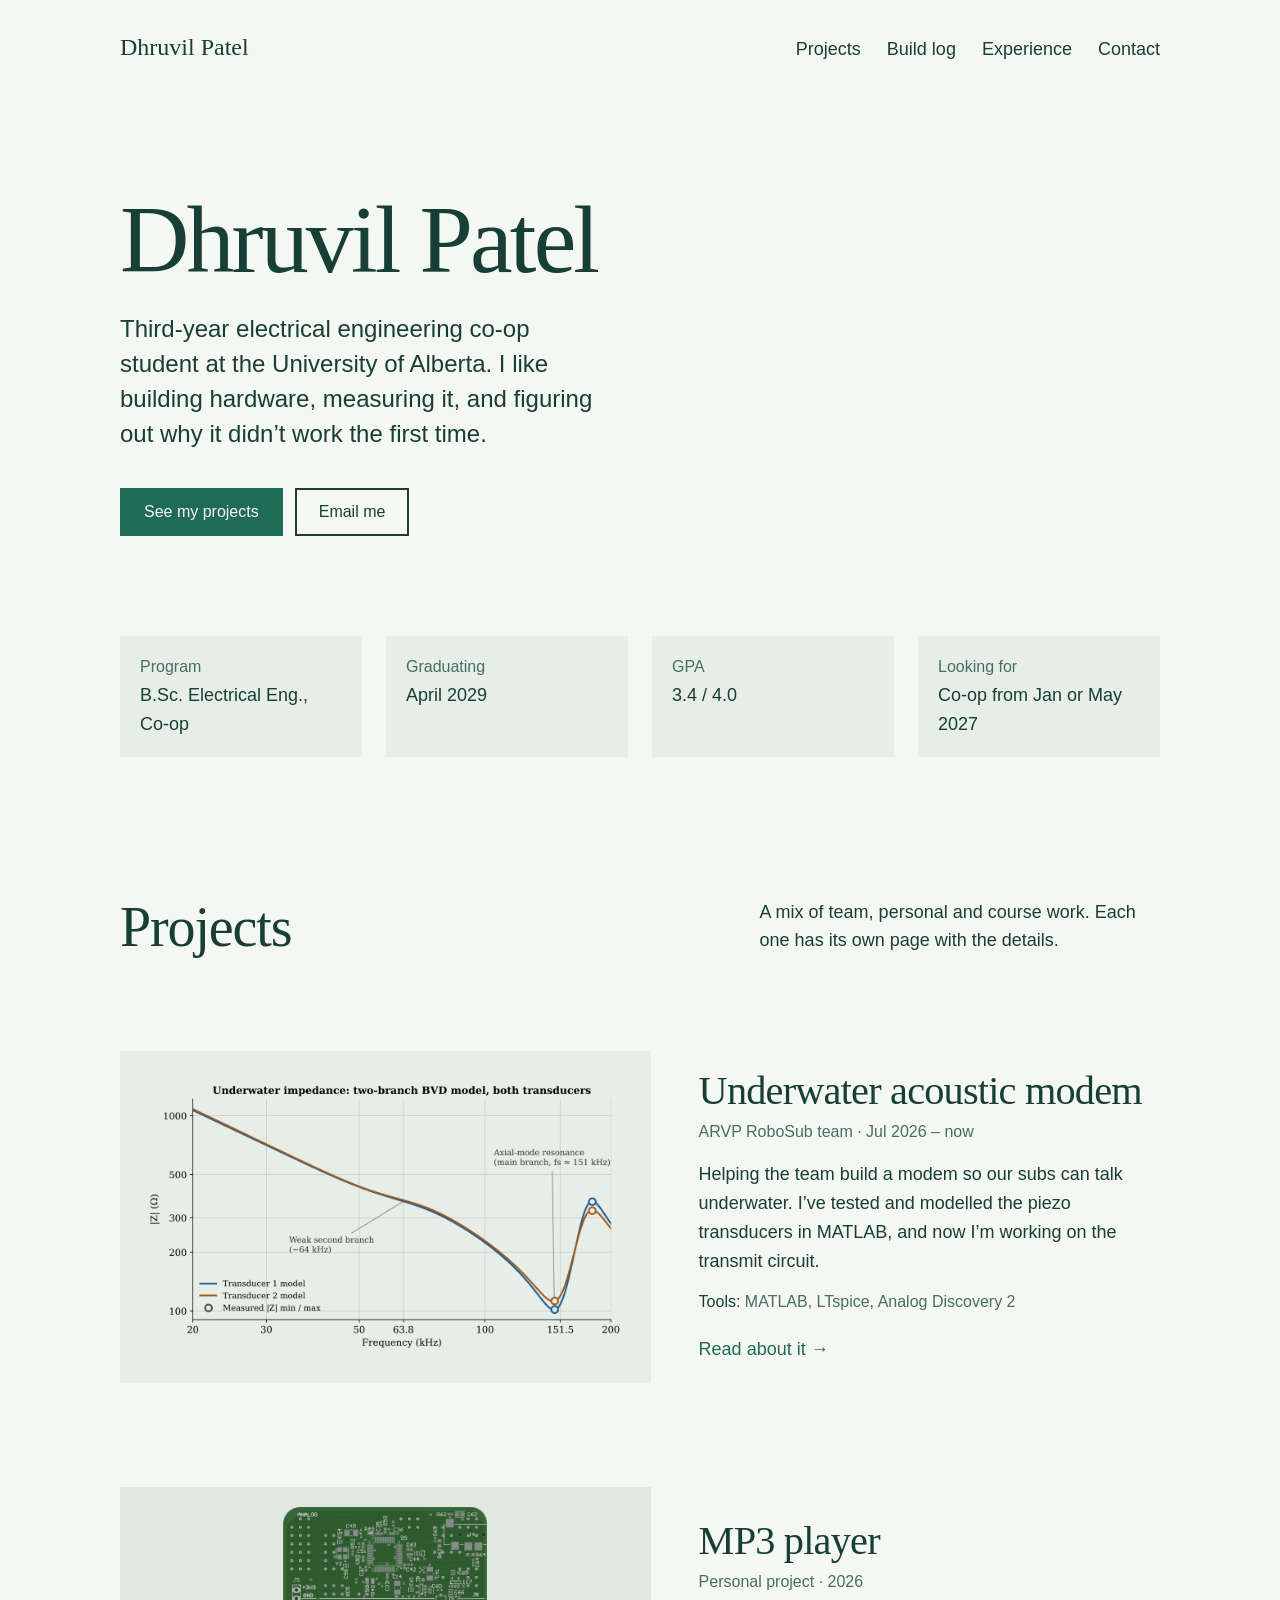
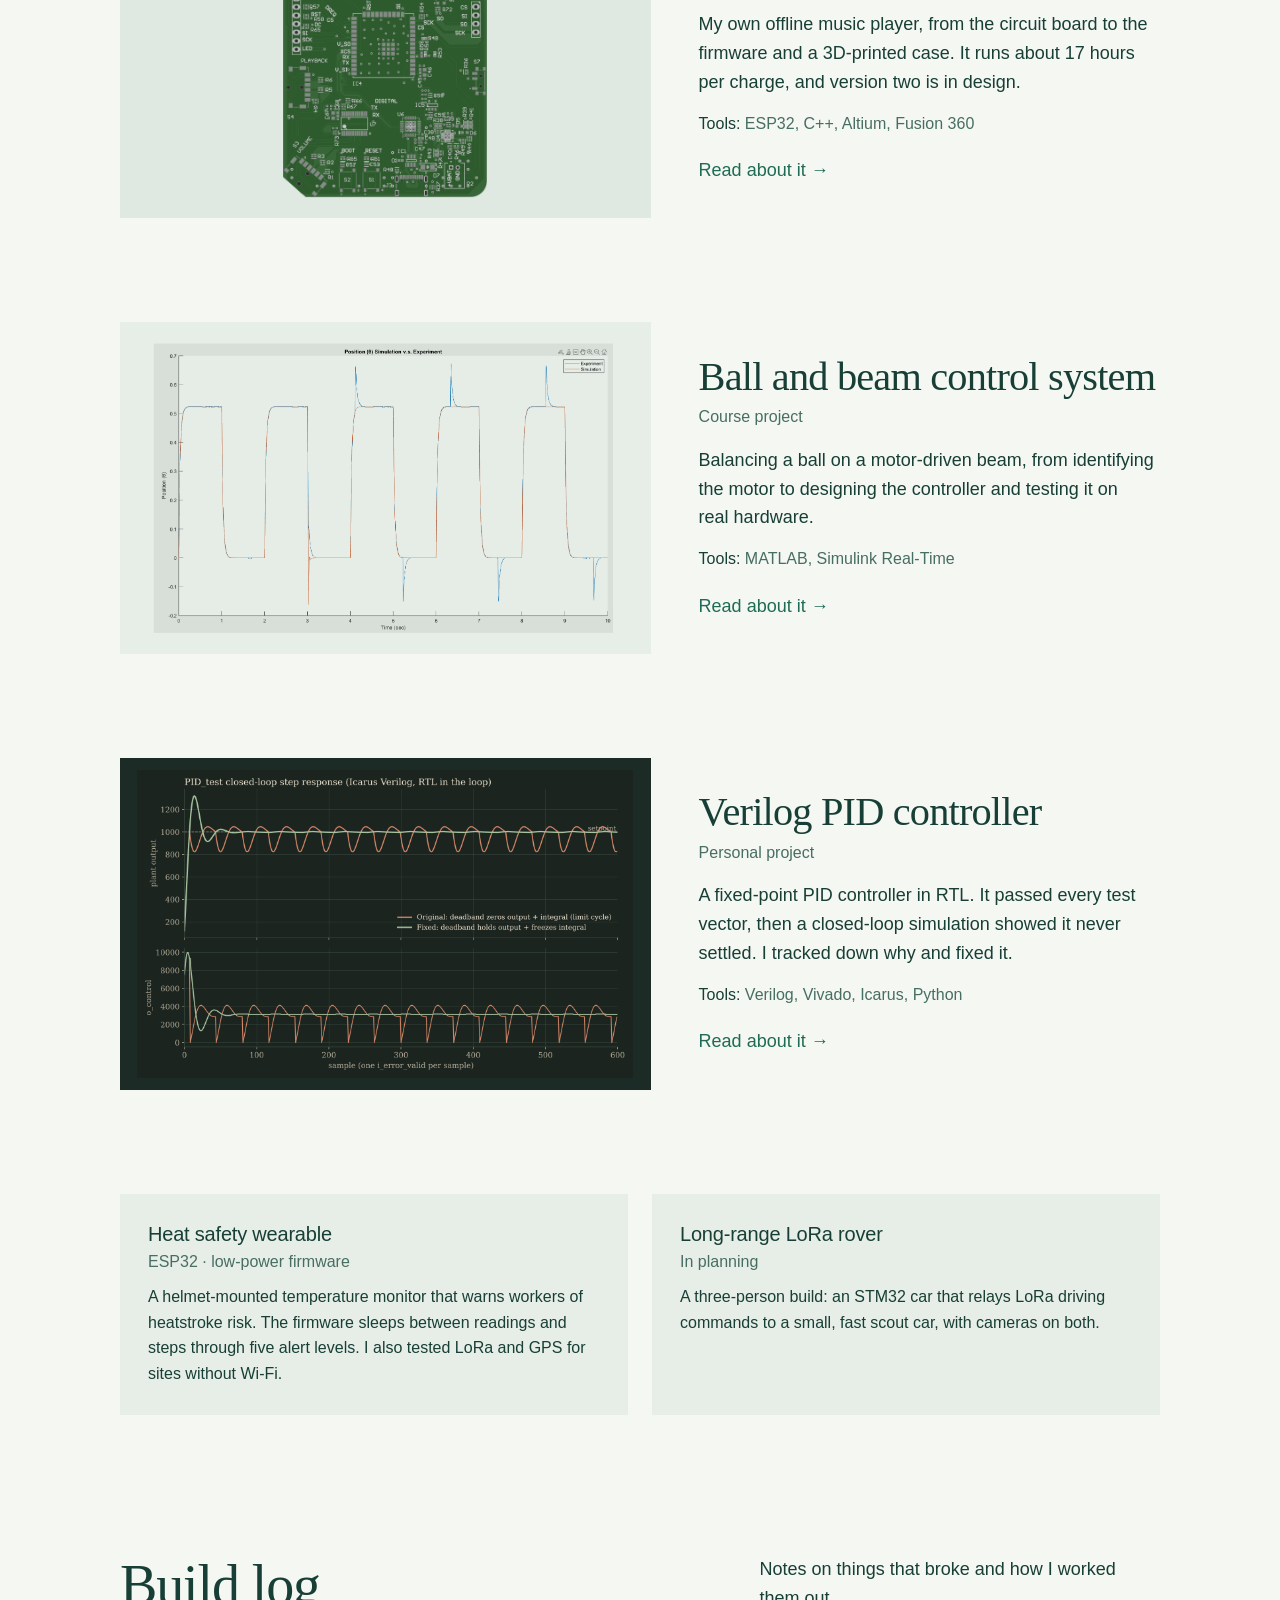
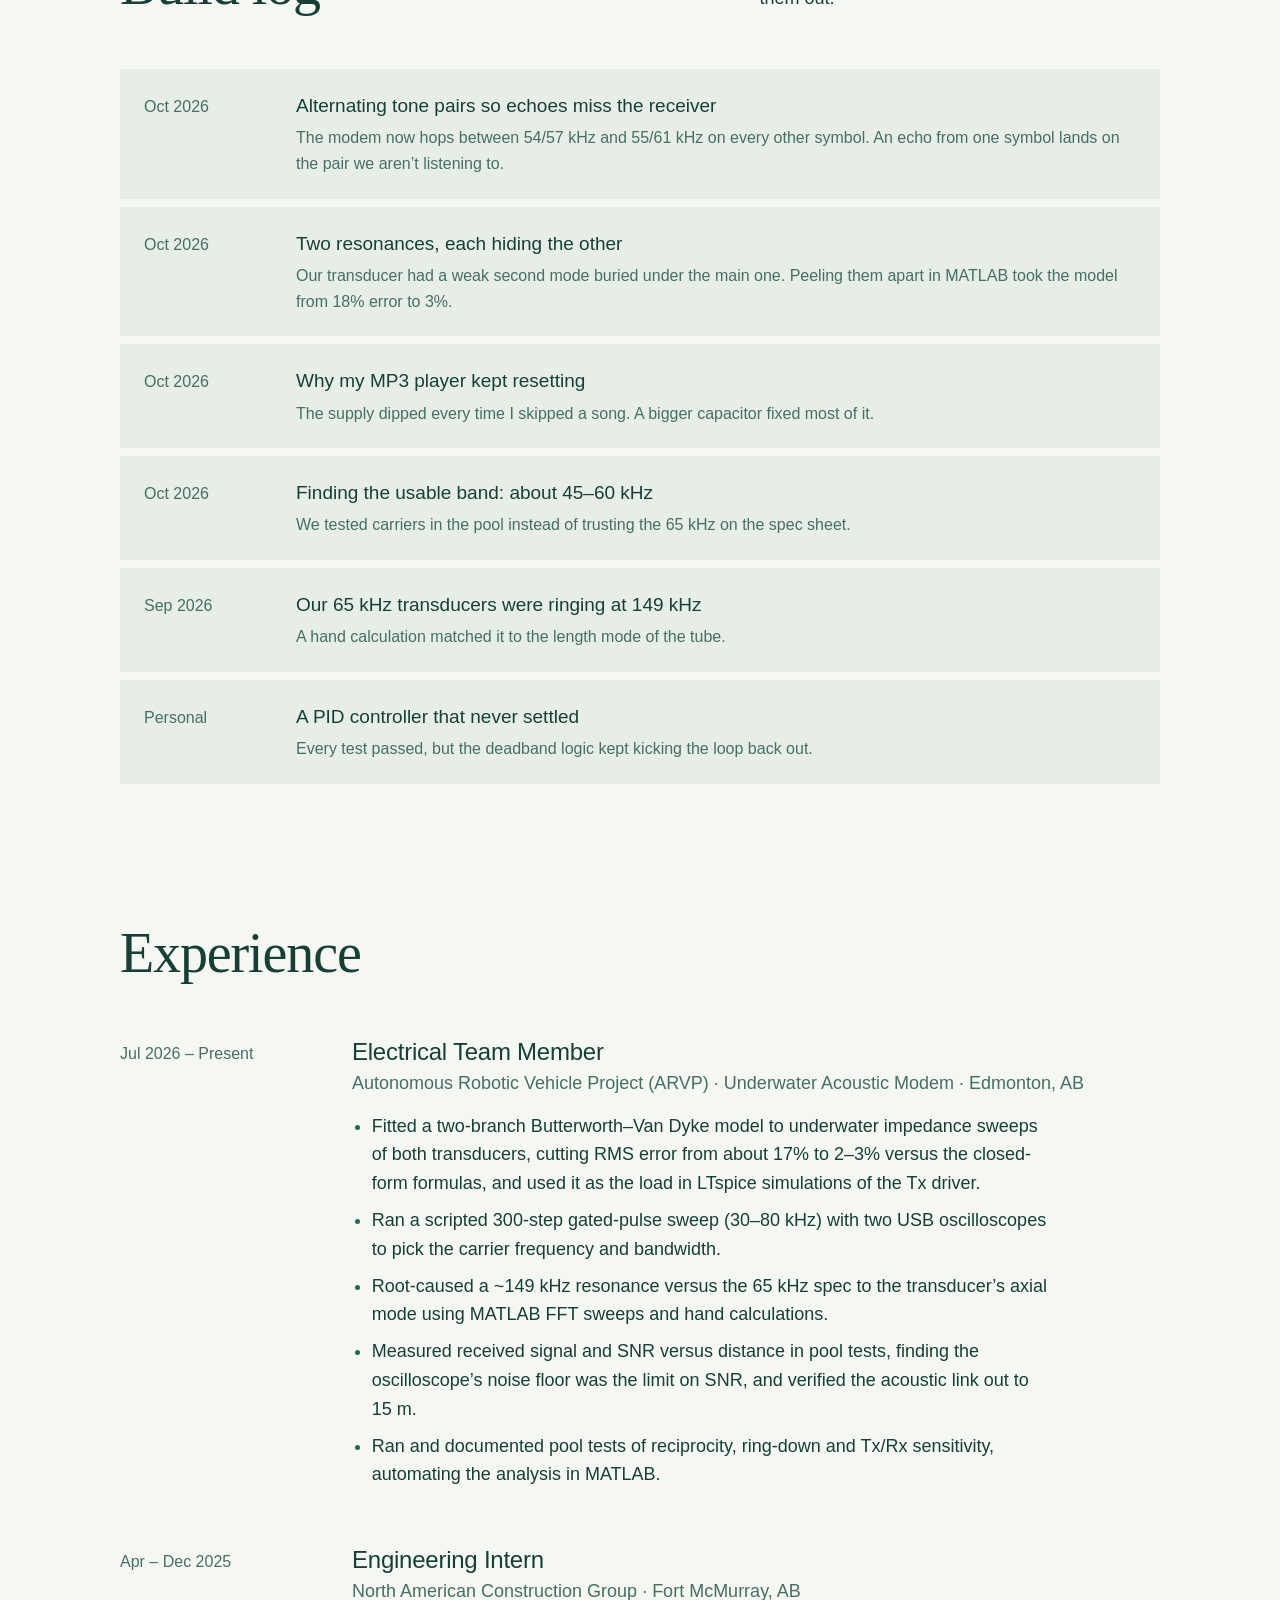
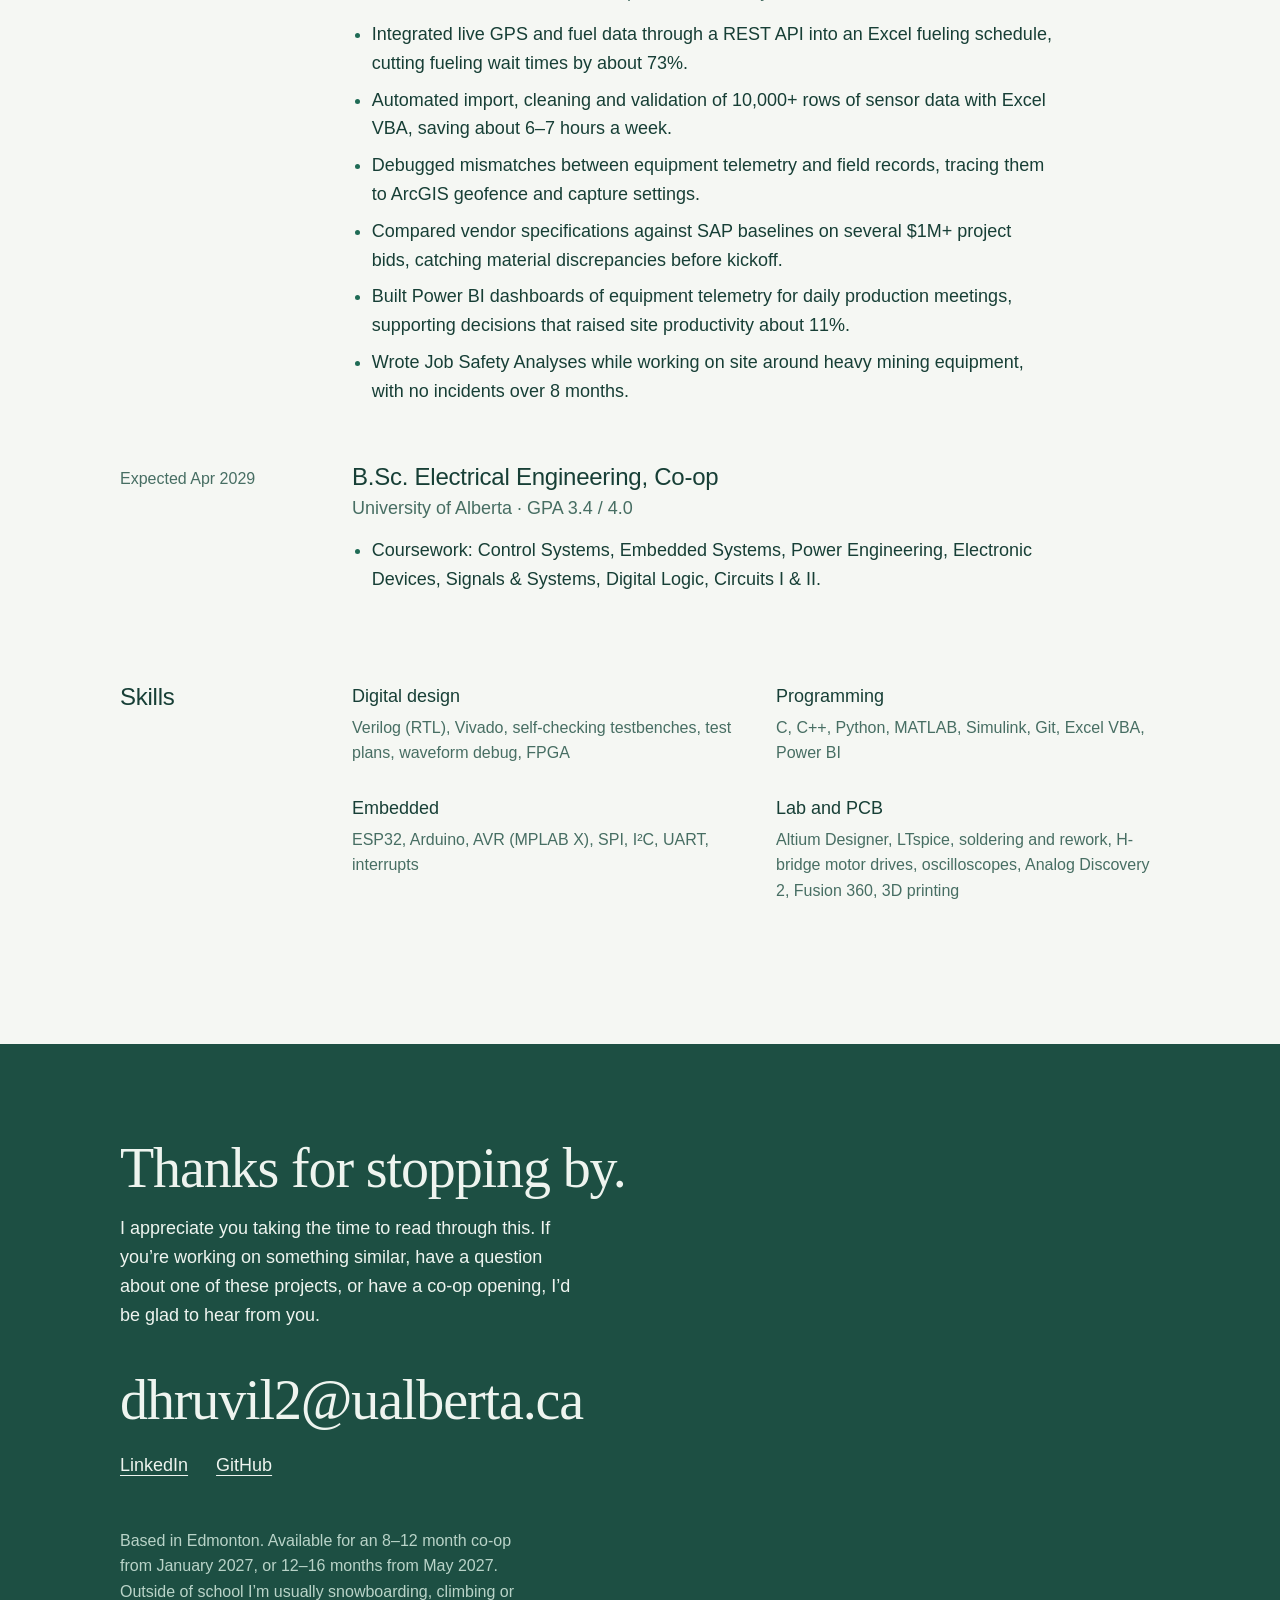
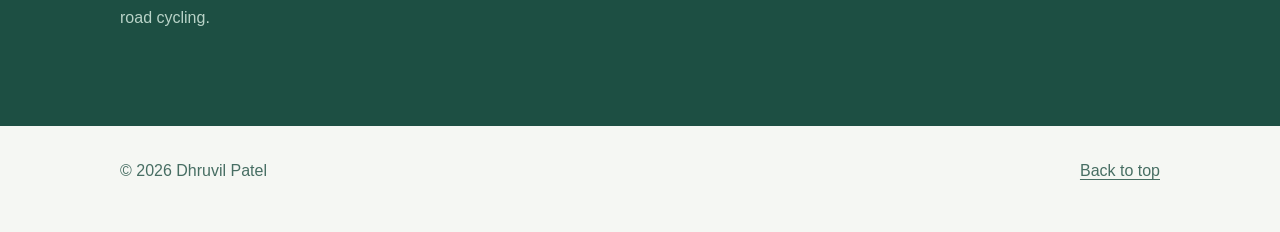
==== commit 7d7114f4: "ARVP: add frequency-hopped FSK, ESC PWM change and Rx filter work Co-Authored-By: Claude Opus 5.5 <n" ====
--- a/index.html
+++ b/index.html
@@ -93,6 +93,7 @@
     <p>Notes on things that broke and how I worked them out.</p>
   </div>
   <ul>
+<li><a href="projects/acoustic-modem.html#hop"><span class="date">Oct 2026</span><span class="t">Alternating tone pairs so echoes miss the receiver</span><span class="s">The modem now hops between 54/57 kHz and 55/61 kHz on every other symbol. An echo from one symbol lands on the pair we aren’t listening to.</span></a></li>
 <li><a href="notes/bvd-peeling.html"><span class="date">Oct 2026</span><span class="t">Two resonances, each hiding the other</span><span class="s">Our transducer had a weak second mode buried under the main one. Peeling them apart in MATLAB took the model from 18% error to 3%.</span></a></li>
 <li><a href="notes/mp3-brownout.html"><span class="date">Oct 2026</span><span class="t">Why my MP3 player kept resetting</span><span class="s">The supply dipped every time I skipped a song. A bigger capacitor fixed most of it.</span></a></li>
 <li><a href="projects/acoustic-modem.html#band"><span class="date">Oct 2026</span><span class="t">Finding the usable band: about 45–60 kHz</span><span class="s">We tested carriers in the pool instead of trusting the 65 kHz on the spec sheet.</span></a></li>
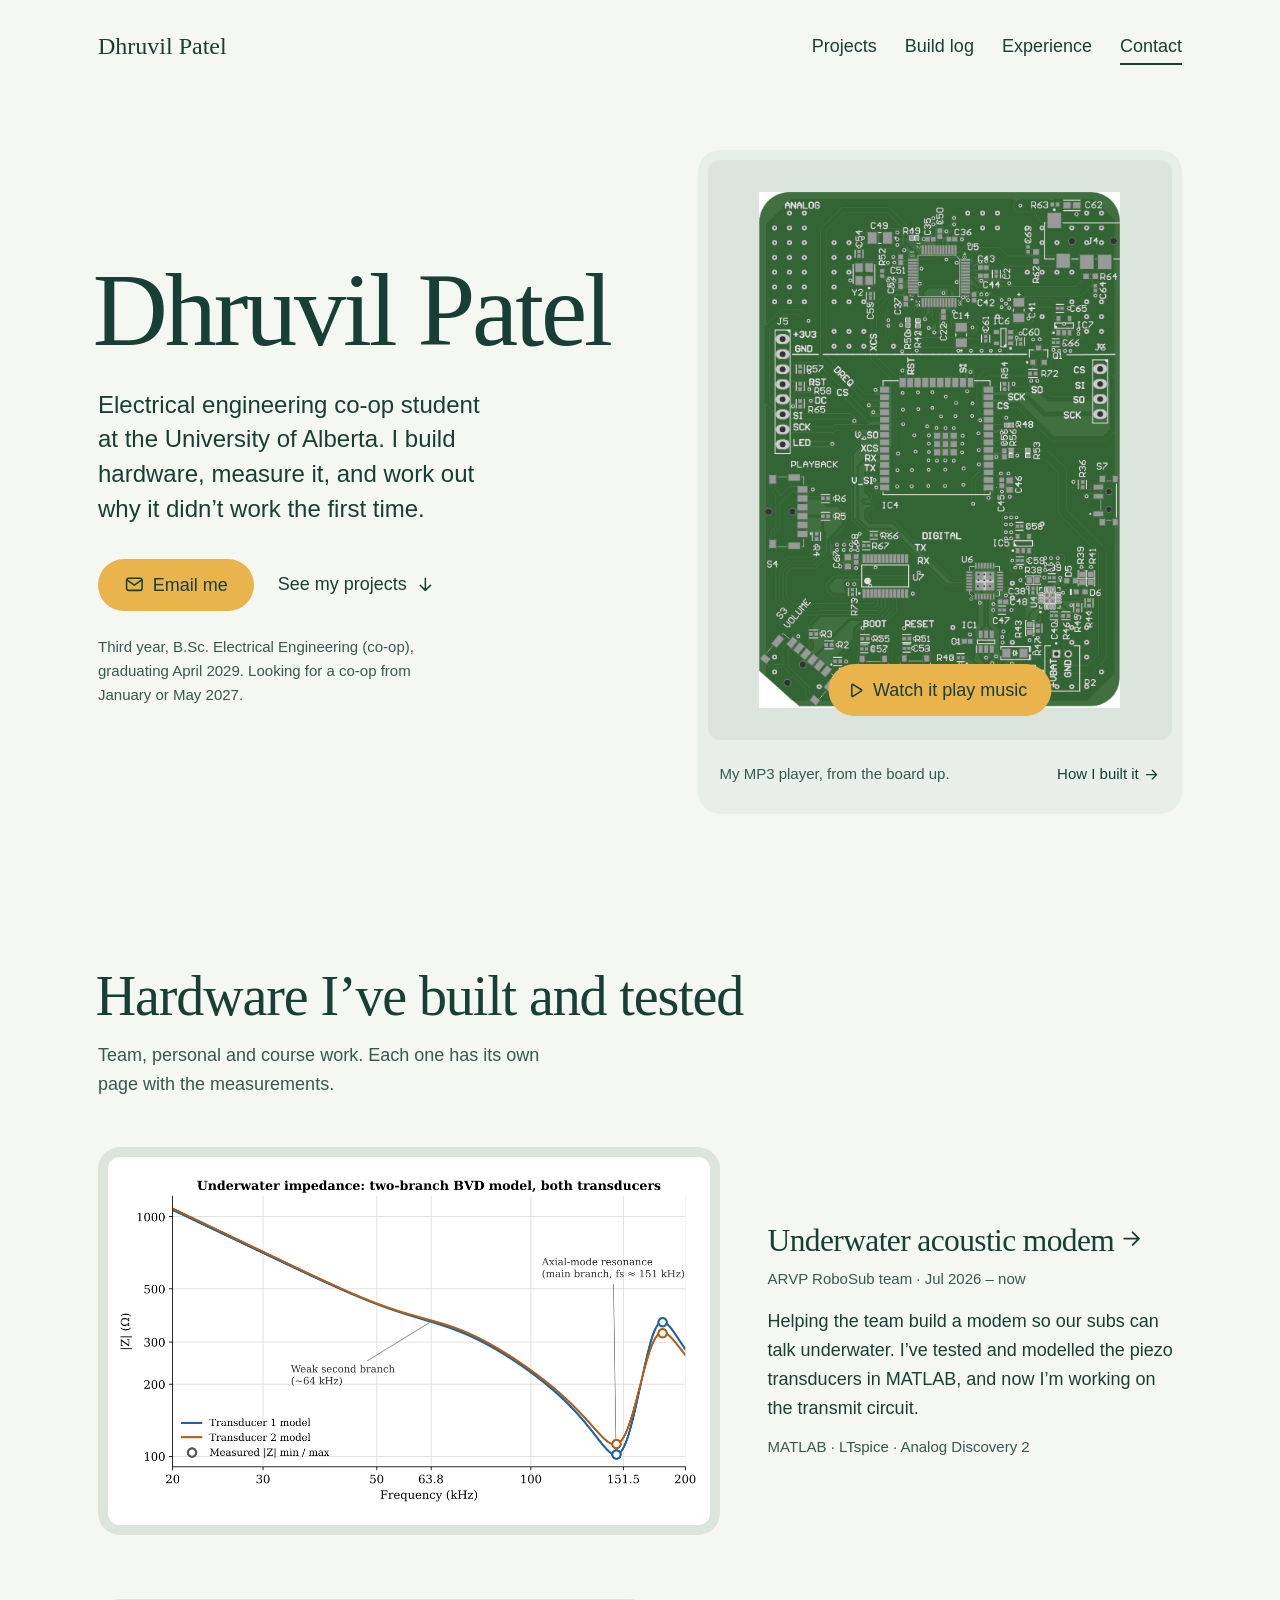
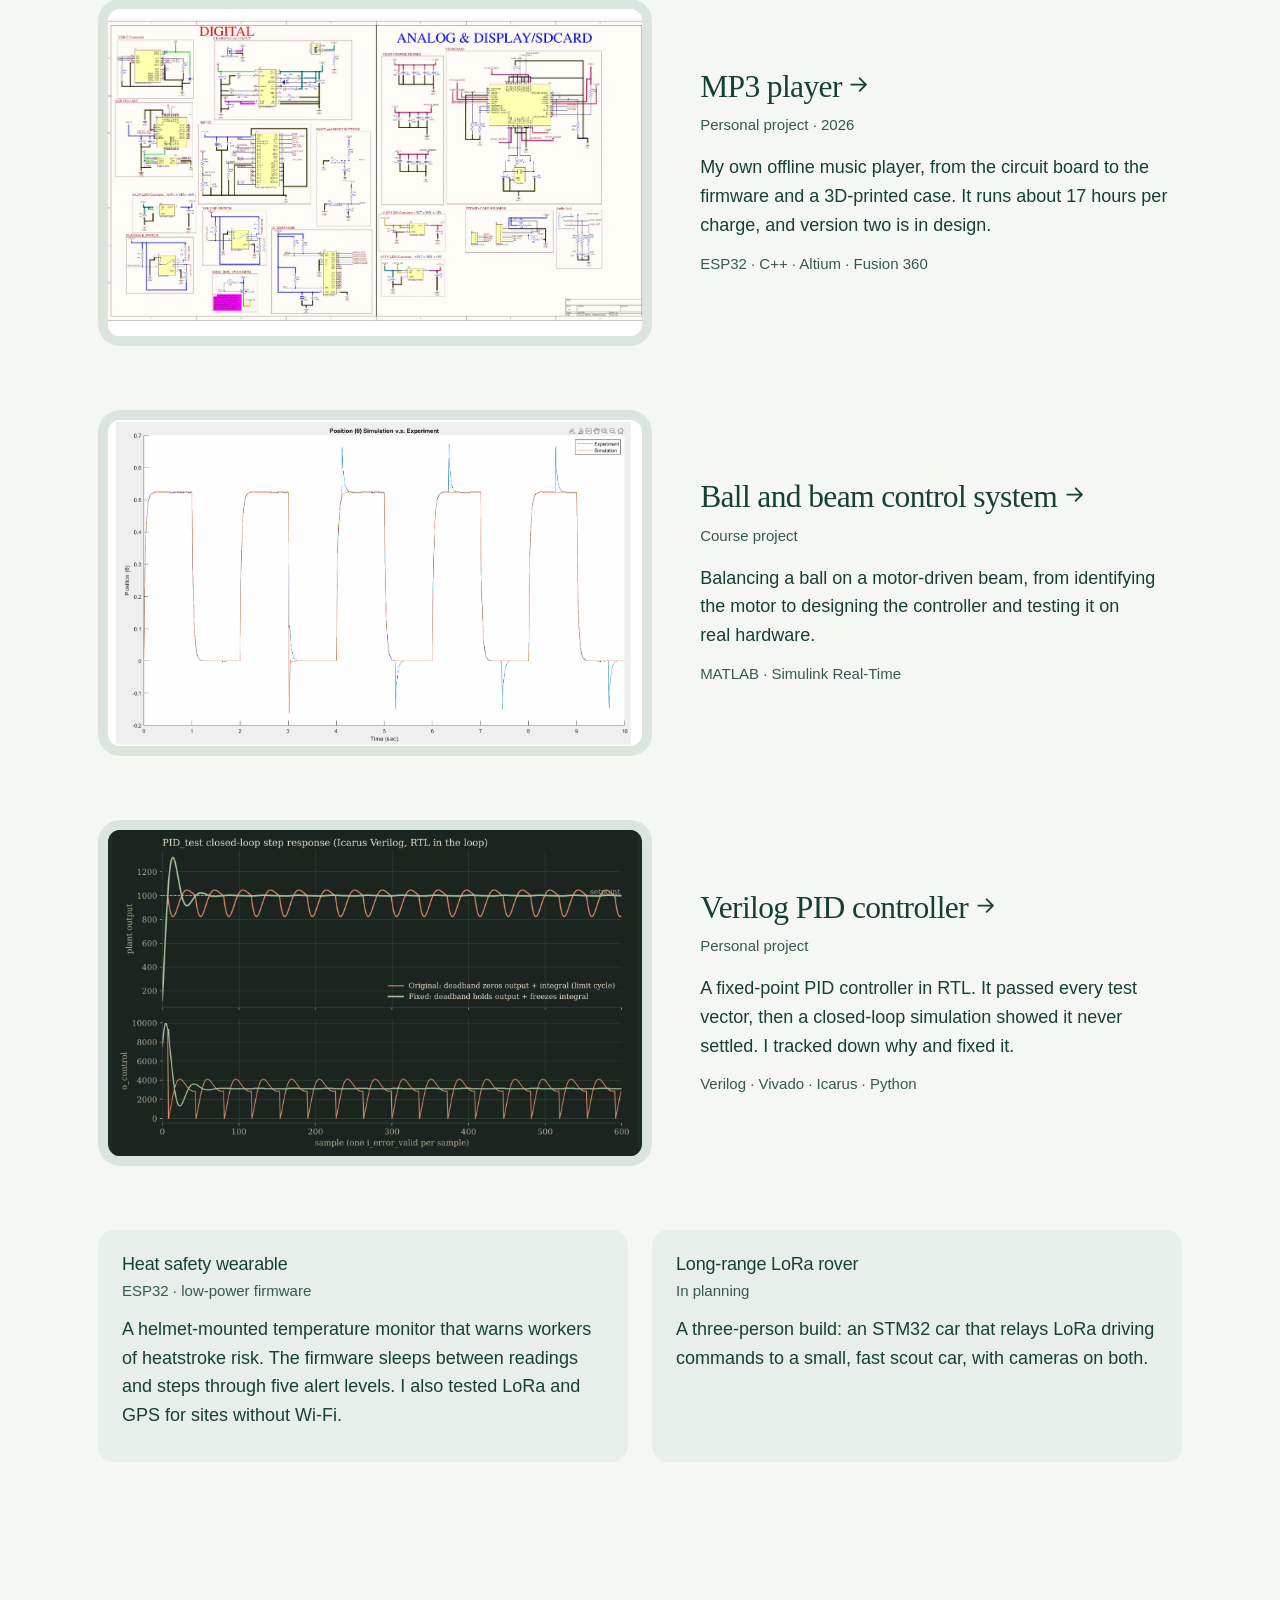
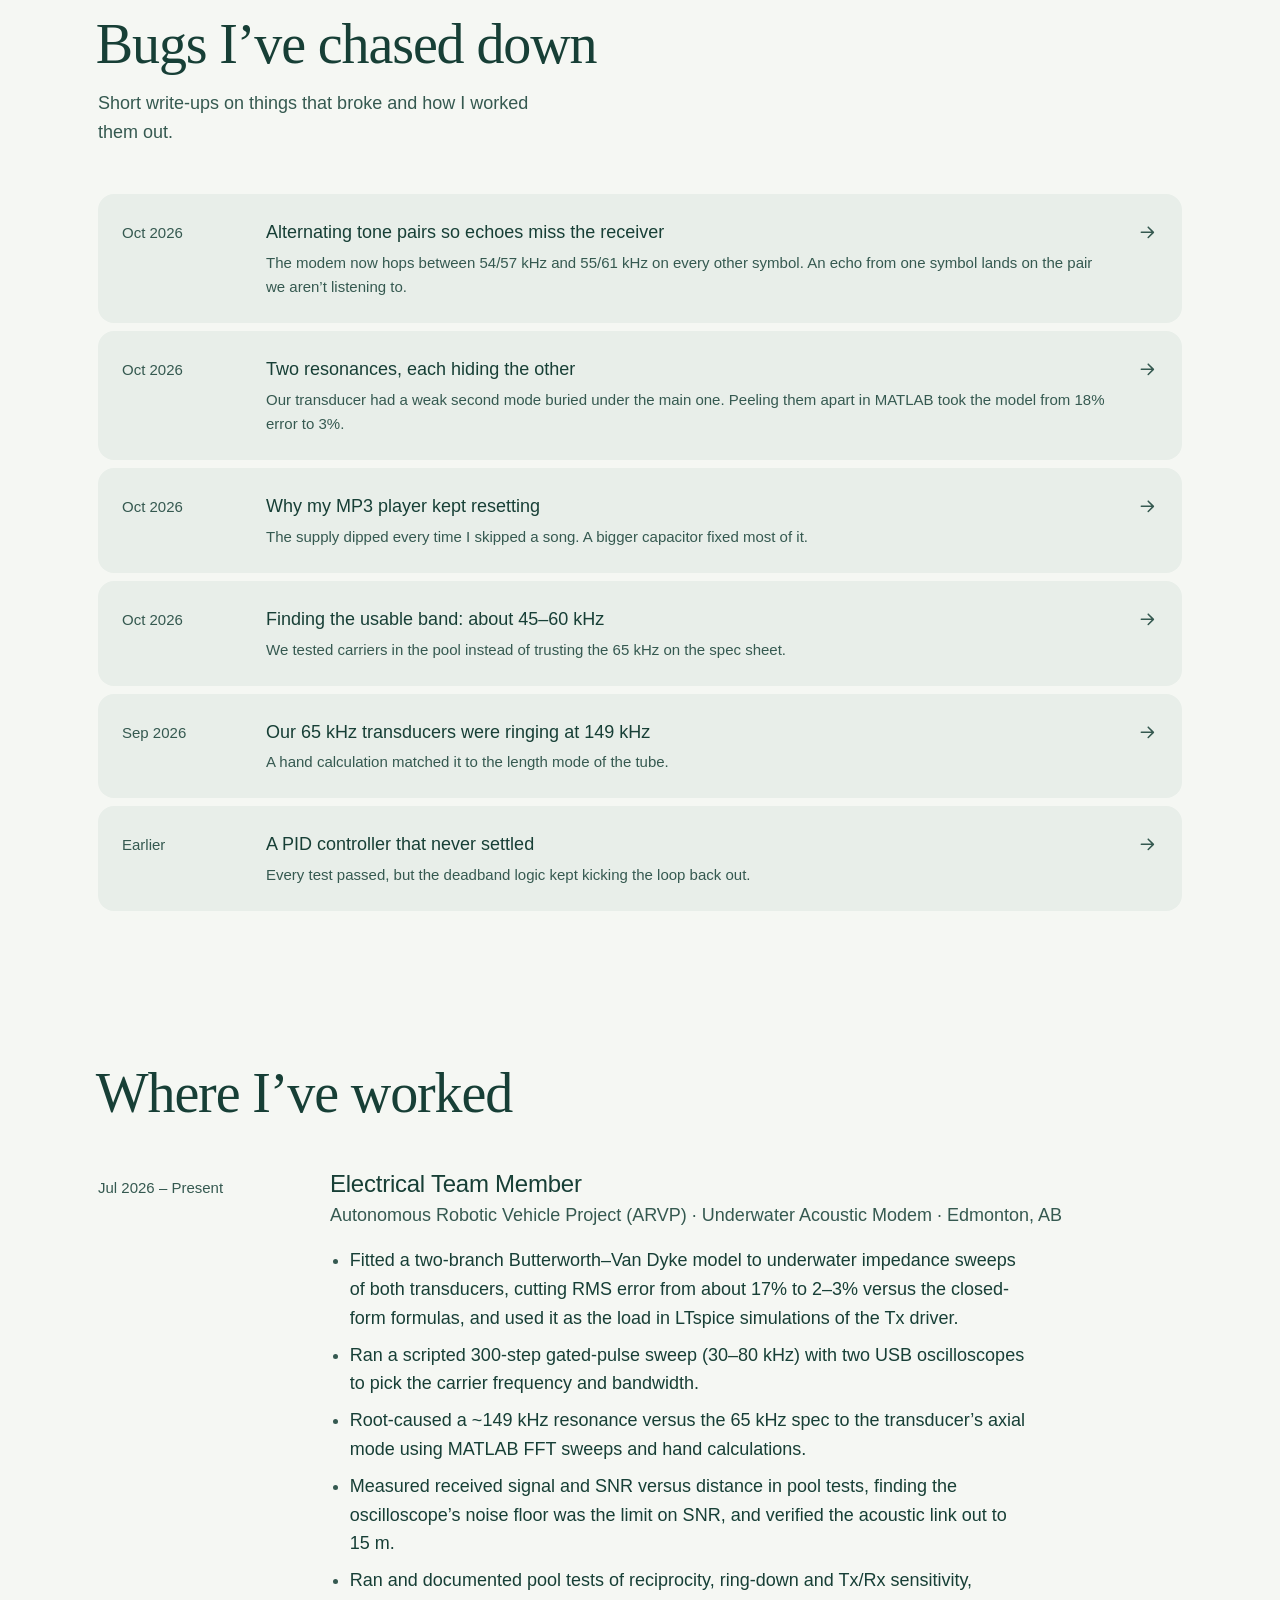
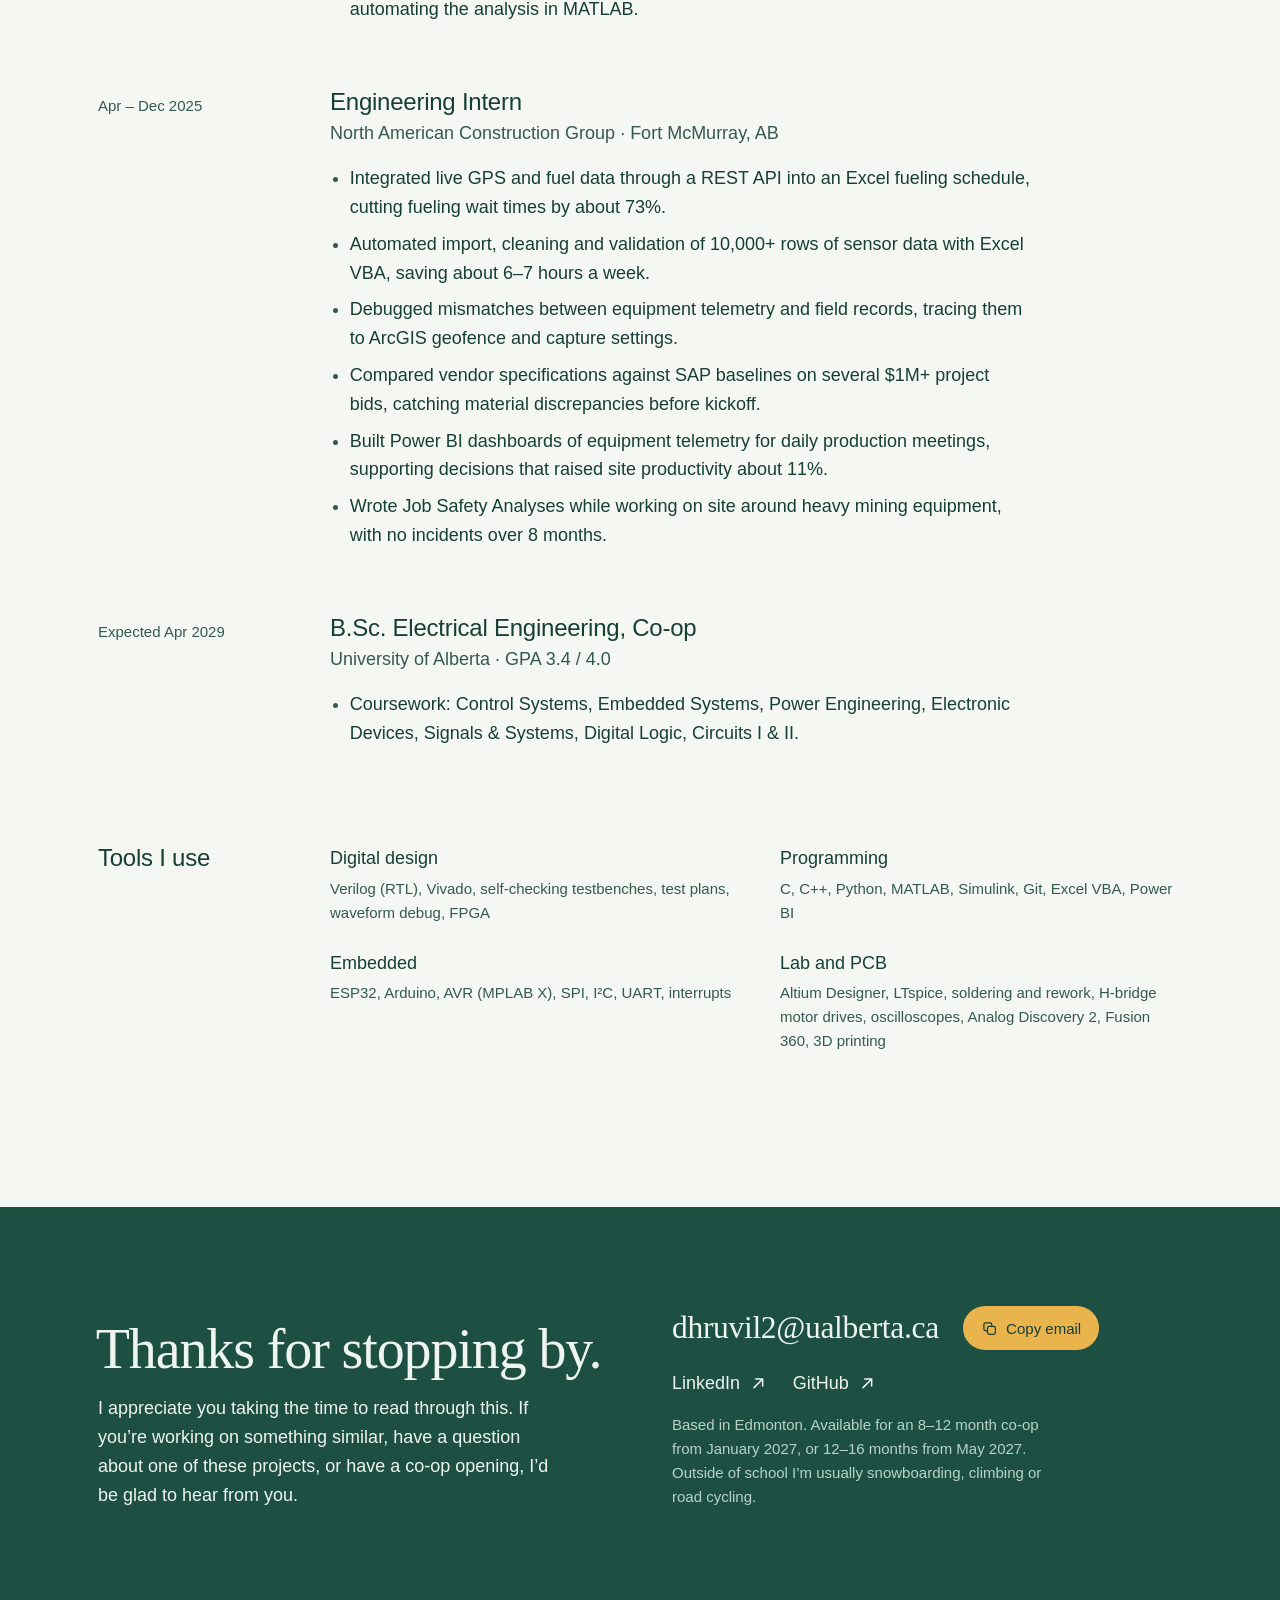
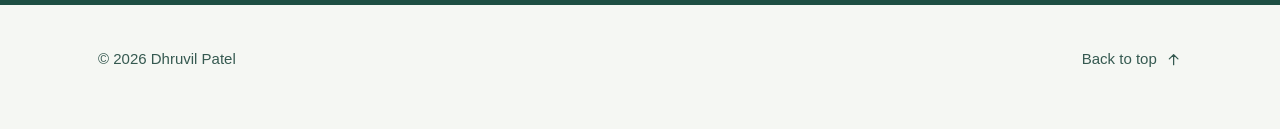
==== commit c5429202: "Restyle: design tokens, one accent, MP3 feature with inline video, loading states - Token-based desi" ====
--- a/index.html
+++ b/index.html
@@ -9,10 +9,24 @@
 <link rel="preconnect" href="https://api.fontshare.com">
 <link rel="preconnect" href="https://cdn.fontshare.com" crossorigin>
 <link rel="stylesheet" href="https://api.fontshare.com/v2/css?f[]=gambarino@400&f[]=general-sans@400,500&display=swap">
-<link rel="stylesheet" href="site.css?v=3">
-<script src="site.js?v=3" defer></script>
+<link rel="stylesheet" href="site.css?v=4">
+<script src="site.js?v=4" defer></script>
 </head>
 <body id="top">
+<svg width="0" height="0" style="position:absolute" aria-hidden="true" focusable="false">
+  <symbol id="i-right" viewBox="0 0 24 24"><path d="M5 12h14M13 6l6 6-6 6"/></symbol>
+  <symbol id="i-down" viewBox="0 0 24 24"><path d="M12 5v14M6 13l6 6 6-6"/></symbol>
+  <symbol id="i-up" viewBox="0 0 24 24"><path d="M12 19V5M6 11l6-6 6 6"/></symbol>
+  <symbol id="i-out" viewBox="0 0 24 24"><path d="M7 17 17 7M9 7h8v8"/></symbol>
+  <symbol id="i-play" viewBox="0 0 24 24"><path d="M8.5 5.8v12.4a.8.8 0 0 0 1.2.7l10-6.2a.8.8 0 0 0 0-1.4l-10-6.2a.8.8 0 0 0-1.2.7z"/></symbol>
+  <symbol id="i-mail" viewBox="0 0 24 24"><rect x="3" y="5" width="18" height="14" rx="2.5"/><path d="m3.8 7 8.2 6 8.2-6"/></symbol>
+  <symbol id="i-copy" viewBox="0 0 24 24"><rect x="9" y="9" width="11" height="11" rx="2.5"/><path d="M15 9V6.5A2.5 2.5 0 0 0 12.5 4h-6A2.5 2.5 0 0 0 4 6.5v6A2.5 2.5 0 0 0 6.5 15H9"/></symbol>
+  <symbol id="i-check" viewBox="0 0 24 24"><path d="m5 12.5 4.5 4.5L19 7.5"/></symbol>
+  <symbol id="i-close" viewBox="0 0 24 24"><path d="M6 6l12 12M18 6 6 18"/></symbol>
+  <symbol id="i-plus" viewBox="0 0 24 24"><path d="M12 5v14M5 12h14"/></symbol>
+  <symbol id="i-minus" viewBox="0 0 24 24"><path d="M5 12h14"/></symbol>
+  <symbol id="i-fit" viewBox="0 0 24 24"><path d="M4 9V5.5A1.5 1.5 0 0 1 5.5 4H9M15 4h3.5A1.5 1.5 0 0 1 20 5.5V9M20 15v3.5a1.5 1.5 0 0 1-1.5 1.5H15M9 20H5.5A1.5 1.5 0 0 1 4 18.5V15"/></symbol>
+</svg>
 <a class="skip" href="#main">Skip to content</a>
 <header class="bar">
   <a class="mark" href="./">Dhruvil Patel</a>
@@ -20,64 +34,68 @@
 </header>
 
 <main id="main">
-<section class="intro" aria-labelledby="intro-h">
-  <h1 id="intro-h">Dhruvil Patel</h1>
-  <p class="lead">Third-year electrical engineering co-op student at the University of Alberta. I like building hardware, measuring it, and figuring out why it didn’t work the first time.</p>
-  <div class="actions"><a class="btn" href="#projects">See my projects</a><a class="btn quiet" href="mailto:dhruvil2@ualberta.ca">Email me</a></div>
-  <dl class="facts">
-    <div><dt>Program</dt><dd>B.Sc. Electrical Eng., Co-op</dd></div>
-    <div><dt>Graduating</dt><dd>April 2029</dd></div>
-    <div><dt>GPA</dt><dd>3.4 / 4.0</dd></div>
-    <div><dt>Looking for</dt><dd>Co-op from Jan or May 2027</dd></div>
-  </dl>
+<section class="hero" aria-labelledby="intro-h">
+  <div>
+    <h1 id="intro-h">Dhruvil Patel</h1>
+    <p class="lead">Electrical engineering co-op student at the University&nbsp;of&nbsp;Alberta. I build hardware, measure it, and work out why it didn’t work the first&nbsp;time.</p>
+    <div class="actions">
+      <a class="btn" href="mailto:dhruvil2@ualberta.ca"><svg class="i" viewBox="0 0 24 24" aria-hidden="true"><use href="#i-mail"></use></svg>Email me</a>
+      <a class="textlink" href="#projects">See my projects<svg class="i i-d" viewBox="0 0 24 24" aria-hidden="true"><use href="#i-down"></use></svg></a>
+    </div>
+    <p class="status">Third year, B.Sc. Electrical Engineering (co-op), graduating April&nbsp;2029. Looking for a co-op from January or May&nbsp;2027.</p>
+  </div>
+
+  <figure class="feature panel">
+      <a class="media" href="https://drive.google.com/file/d/1-BPB9EZshVwInmu3_R_qBqkqG8TPMAxt/view?usp=sharing" data-video="https://drive.google.com/file/d/1-BPB9EZshVwInmu3_R_qBqkqG8TPMAxt/preview" aria-label="Play the video of my MP3 player running">
+        <img src="img/mp3-pcb-top.png" width="460" height="658" alt="Top side of my MP3 player circuit board, rendered from the Gerber files">
+        <span class="play"><svg class="i" viewBox="0 0 24 24" aria-hidden="true"><use href="#i-play"></use></svg>Watch it play music</span>
+      </a>
+      <figcaption><span>My MP3 player, from the board up.</span><a href="projects/mp3-player.html">How I built it<svg class="i i-r" viewBox="0 0 24 24" aria-hidden="true"><use href="#i-right"></use></svg></a></figcaption>
+  </figure>
 </section>
 
 <section class="projects" id="projects" aria-labelledby="projects-h">
   <div class="sec-head">
-    <h2 id="projects-h">Projects</h2>
-    <p>A mix of team, personal and course work. Each one has its own page with the details.</p>
-  </div>
+    <h2 id="projects-h">Hardware I’ve built and&nbsp;tested</h2>
+    <p>Team, personal and course work. Each one has its own page with the measurements.</p>
+  </div>
+    <article class="proj lead-proj">
+      <a class="pic panel" href="projects/acoustic-modem.html" tabindex="-1" aria-hidden="true"><img src="img/bvd-both.png" width="1200" height="690" loading="lazy" alt="Two-branch BVD impedance model of both transducers underwater, 20 to 200 kHz"></a>
+      <div class="info">
+        <h3><a href="projects/acoustic-modem.html">Underwater acoustic modem<svg class="i" viewBox="0 0 24 24" aria-hidden="true"><use href="#i-right"></use></svg></a></h3>
+        <p class="where">ARVP RoboSub team · <span class="num">Jul 2026</span> – now</p>
+        <p class="desc">Helping the team build a modem so our subs can talk underwater. I’ve tested and modelled the piezo transducers in MATLAB, and now I’m working on the transmit circuit.</p>
+        <p class="used">MATLAB · LTspice · Analog Discovery 2</p>
+      </div>
+    </article>
+
     <article class="proj">
-      <div class="pic"><img src="img/bvd-both.png" width="1200" height="690" loading="lazy" alt="Two-branch BVD impedance model of both transducers underwater, 20 to 200 kHz"></div>
-      <div class="info">
-        <h3><a href="projects/acoustic-modem.html">Underwater acoustic modem</a></h3>
-        <p class="where">ARVP RoboSub team · Jul 2026 – now</p>
-        <p>Helping the team build a modem so our subs can talk underwater. I’ve tested and modelled the piezo transducers in MATLAB, and now I’m working on the transmit circuit.</p>
-        <p class="used"><span>Tools:</span> MATLAB, LTspice, Analog Discovery 2</p>
-        <a class="go" href="projects/acoustic-modem.html">Read about it <span aria-hidden="true">→</span></a>
+      <a class="pic panel cover" href="projects/mp3-player.html" tabindex="-1" aria-hidden="true"><img src="img/mp3-schematic.jpg" width="2509" height="1546" loading="lazy" alt="Altium schematic of the MP3 player: power, USB and the ESP32 on the left, the VS1053 decoder and audio jack on the right"></a>
+      <div class="info">
+        <h3><a href="projects/mp3-player.html">MP3 player<svg class="i" viewBox="0 0 24 24" aria-hidden="true"><use href="#i-right"></use></svg></a></h3>
+        <p class="where">Personal project · <span class="num">2026</span></p>
+        <p class="desc">My own offline music player, from the circuit board to the firmware and a 3D-printed case. It runs about 17&nbsp;hours per charge, and version two is in design.</p>
+        <p class="used">ESP32 · C++ · Altium · Fusion 360</p>
       </div>
     </article>
 
     <article class="proj">
-      <div class="pic tall board"><img src="img/mp3-pcb-top.png" width="460" height="658" loading="lazy" alt="Top side of the MP3 player PCB, rendered from the Gerber files"></div>
-      <div class="info">
-        <h3><a href="projects/mp3-player.html">MP3 player</a></h3>
-        <p class="where">Personal project · 2026</p>
-        <p>My own offline music player, from the circuit board to the firmware and a 3D-printed case. It runs about 17 hours per charge, and version two is in design.</p>
-        <p class="used"><span>Tools:</span> ESP32, C++, Altium, Fusion 360</p>
-        <a class="go" href="projects/mp3-player.html">Read about it <span aria-hidden="true">→</span></a>
+      <a class="pic panel" href="projects/ball-and-beam.html" tabindex="-1" aria-hidden="true"><img src="img/ball-beam-step.png" width="1467" height="922" loading="lazy" alt="Motor position step response, simulation against hardware"></a>
+      <div class="info">
+        <h3><a href="projects/ball-and-beam.html">Ball and beam control system<svg class="i" viewBox="0 0 24 24" aria-hidden="true"><use href="#i-right"></use></svg></a></h3>
+        <p class="where">Course project</p>
+        <p class="desc">Balancing a ball on a motor-driven beam, from identifying the motor to designing the controller and testing it on real hardware.</p>
+        <p class="used">MATLAB · Simulink Real-Time</p>
       </div>
     </article>
 
     <article class="proj">
-      <div class="pic"><img src="img/ball-beam-step.png" width="1467" height="922" loading="lazy" alt="Motor position step response, simulation against hardware"></div>
-      <div class="info">
-        <h3><a href="projects/ball-and-beam.html">Ball and beam control system</a></h3>
-        <p class="where">Course project</p>
-        <p>Balancing a ball on a motor-driven beam, from identifying the motor to designing the controller and testing it on real hardware.</p>
-        <p class="used"><span>Tools:</span> MATLAB, Simulink Real-Time</p>
-        <a class="go" href="projects/ball-and-beam.html">Read about it <span aria-hidden="true">→</span></a>
-      </div>
-    </article>
-
-    <article class="proj">
-      <div class="pic dark"><img src="img/pid-step.png" width="1500" height="930" loading="lazy" alt="Closed-loop step response of the Verilog PID: the original design oscillates, the fixed design settles"></div>
-      <div class="info">
-        <h3><a href="projects/verilog-pid.html">Verilog PID controller</a></h3>
+      <a class="pic panel dark" href="projects/verilog-pid.html" tabindex="-1" aria-hidden="true"><img src="img/pid-step.png" width="1500" height="930" loading="lazy" alt="Closed-loop step response of the Verilog PID: the original design oscillates, the fixed design settles"></a>
+      <div class="info">
+        <h3><a href="projects/verilog-pid.html">Verilog PID controller<svg class="i" viewBox="0 0 24 24" aria-hidden="true"><use href="#i-right"></use></svg></a></h3>
         <p class="where">Personal project</p>
-        <p>A fixed-point PID controller in RTL. It passed every test vector, then a closed-loop simulation showed it never settled. I tracked down why and fixed it.</p>
-        <p class="used"><span>Tools:</span> Verilog, Vivado, Icarus, Python</p>
-        <a class="go" href="projects/verilog-pid.html">Read about it <span aria-hidden="true">→</span></a>
+        <p class="desc">A fixed-point PID controller in RTL. It passed every test vector, then a closed-loop simulation showed it never settled. I tracked down why and fixed it.</p>
+        <p class="used">Verilog · Vivado · Icarus · Python</p>
       </div>
     </article>
 
@@ -89,22 +107,22 @@
 
 <section class="log" id="log" aria-labelledby="log-h">
   <div class="sec-head">
-    <h2 id="log-h">Build log</h2>
-    <p>Notes on things that broke and how I worked them out.</p>
+    <h2 id="log-h">Bugs I’ve chased&nbsp;down</h2>
+    <p>Short write-ups on things that broke and how I worked them out.</p>
   </div>
   <ul>
-<li><a href="projects/acoustic-modem.html#hop"><span class="date">Oct 2026</span><span class="t">Alternating tone pairs so echoes miss the receiver</span><span class="s">The modem now hops between 54/57 kHz and 55/61 kHz on every other symbol. An echo from one symbol lands on the pair we aren’t listening to.</span></a></li>
-<li><a href="notes/bvd-peeling.html"><span class="date">Oct 2026</span><span class="t">Two resonances, each hiding the other</span><span class="s">Our transducer had a weak second mode buried under the main one. Peeling them apart in MATLAB took the model from 18% error to 3%.</span></a></li>
-<li><a href="notes/mp3-brownout.html"><span class="date">Oct 2026</span><span class="t">Why my MP3 player kept resetting</span><span class="s">The supply dipped every time I skipped a song. A bigger capacitor fixed most of it.</span></a></li>
-<li><a href="projects/acoustic-modem.html#band"><span class="date">Oct 2026</span><span class="t">Finding the usable band: about 45–60 kHz</span><span class="s">We tested carriers in the pool instead of trusting the 65 kHz on the spec sheet.</span></a></li>
-<li><a href="projects/acoustic-modem.html#axial"><span class="date">Sep 2026</span><span class="t">Our 65 kHz transducers were ringing at 149 kHz</span><span class="s">A hand calculation matched it to the length mode of the tube.</span></a></li>
-<li><a href="projects/verilog-pid.html"><span class="date">Personal</span><span class="t">A PID controller that never settled</span><span class="s">Every test passed, but the deadband logic kept kicking the loop back out.</span></a></li>
+<li><a href="projects/acoustic-modem.html#hop"><span class="date">Oct 2026</span><span class="t">Alternating tone pairs so echoes miss the&nbsp;receiver</span><span class="s">The modem now hops between 54/57&nbsp;kHz and 55/61&nbsp;kHz on every other symbol. An echo from one symbol lands on the pair we aren’t listening to.</span><svg class="i" viewBox="0 0 24 24" aria-hidden="true"><use href="#i-right"></use></svg></a></li>
+<li><a href="notes/bvd-peeling.html"><span class="date">Oct 2026</span><span class="t">Two resonances, each hiding the&nbsp;other</span><span class="s">Our transducer had a weak second mode buried under the main one. Peeling them apart in MATLAB took the model from 18% error to&nbsp;3%.</span><svg class="i" viewBox="0 0 24 24" aria-hidden="true"><use href="#i-right"></use></svg></a></li>
+<li><a href="notes/mp3-brownout.html"><span class="date">Oct 2026</span><span class="t">Why my MP3 player kept&nbsp;resetting</span><span class="s">The supply dipped every time I skipped a song. A bigger capacitor fixed most of&nbsp;it.</span><svg class="i" viewBox="0 0 24 24" aria-hidden="true"><use href="#i-right"></use></svg></a></li>
+<li><a href="projects/acoustic-modem.html#band"><span class="date">Oct 2026</span><span class="t">Finding the usable band: about 45–60&nbsp;kHz</span><span class="s">We tested carriers in the pool instead of trusting the 65&nbsp;kHz on the spec&nbsp;sheet.</span><svg class="i" viewBox="0 0 24 24" aria-hidden="true"><use href="#i-right"></use></svg></a></li>
+<li><a href="projects/acoustic-modem.html#axial"><span class="date">Sep 2026</span><span class="t">Our 65&nbsp;kHz transducers were ringing at 149&nbsp;kHz</span><span class="s">A hand calculation matched it to the length mode of the&nbsp;tube.</span><svg class="i" viewBox="0 0 24 24" aria-hidden="true"><use href="#i-right"></use></svg></a></li>
+<li><a href="projects/verilog-pid.html"><span class="date">Earlier</span><span class="t">A PID controller that never&nbsp;settled</span><span class="s">Every test passed, but the deadband logic kept kicking the loop back&nbsp;out.</span><svg class="i" viewBox="0 0 24 24" aria-hidden="true"><use href="#i-right"></use></svg></a></li>
   </ul>
 </section>
 
 <section class="exp" id="experience" aria-labelledby="exp-h">
   <div class="sec-head">
-    <h2 id="exp-h">Experience</h2>
+    <h2 id="exp-h">Where I’ve worked</h2>
   </div>
   <div class="roles">
     <div class="role">
@@ -140,13 +158,13 @@
       <p class="when">Expected Apr 2029</p>
       <div>
         <h3>B.Sc. Electrical Engineering, Co-op</h3>
-        <p class="org">University of Alberta · GPA 3.4 / 4.0</p>
+        <p class="org">University of Alberta · GPA <span class="num">3.4 / 4.0</span></p>
         <ul><li>Coursework: Control Systems, Embedded Systems, Power Engineering, Electronic Devices, Signals &amp; Systems, Digital Logic, Circuits I &amp; II.</li></ul>
       </div>
     </div>
   </div>
   <div class="skills">
-    <h3>Skills</h3>
+    <h3>Tools I use</h3>
     <dl>
       <div><dt>Digital design</dt><dd>Verilog (RTL), Vivado, self-checking testbenches, test plans, waveform debug, FPGA</dd></div>
       <div><dt>Programming</dt><dd>C, C++, Python, MATLAB, Simulink, Git, Excel VBA, Power BI</dd></div>
@@ -158,18 +176,25 @@
 
 <section class="contact" id="contact" aria-labelledby="contact-h">
   <div class="inner">
-    <h2 id="contact-h">Thanks for stopping by.</h2>
-    <p>I appreciate you taking the time to read through this. If you’re working on something similar, have a question about one of these projects, or have a co-op opening, I’d be glad to hear from you.</p>
-    <p class="mail"><a href="mailto:dhruvil2@ualberta.ca">dhruvil2@ualberta.ca</a></p>
-    <p class="links"><a href="https://www.linkedin.com/in/dhruvil-patel-305774300/">LinkedIn</a><a href="https://github.com/dhruvil2-stack">GitHub</a></p>
+    <div class="lede">
+      <h2 id="contact-h">Thanks for stopping&nbsp;by.</h2>
+      <p>I appreciate you taking the time to read through this. If you’re working on something similar, have a question about one of these projects, or have a co-op opening, I’d be glad to hear from you.</p>
+    </div>
+    <div class="reach">
+      <div class="mailrow">
+      <a class="mail" href="mailto:dhruvil2@ualberta.ca">dhruvil2@ualberta.ca</a>
+      <button class="btn small copy" type="button" data-copy="dhruvil2@ualberta.ca"><span class="idle"><svg class="i" viewBox="0 0 24 24" aria-hidden="true"><use href="#i-copy"></use></svg>Copy email</span><span class="ok"><svg class="i" viewBox="0 0 24 24" aria-hidden="true"><use href="#i-check"></use></svg>Copied</span><span class="sr" aria-live="polite"></span></button>
+    </div>
+    <p class="links"><a href="https://www.linkedin.com/in/dhruvil-patel-305774300/">LinkedIn<svg class="i" viewBox="0 0 24 24" aria-hidden="true"><use href="#i-out"></use></svg></a><a href="https://github.com/dhruvil2-stack">GitHub<svg class="i" viewBox="0 0 24 24" aria-hidden="true"><use href="#i-out"></use></svg></a></p>
     <p class="avail">Based in Edmonton. Available for an 8–12 month co-op from January 2027, or 12–16 months from May 2027. Outside of school I’m usually snowboarding, climbing or road cycling.</p>
+    </div>
   </div>
 </section>
 </main>
 
 <footer class="foot">
   <span>© 2026 Dhruvil Patel</span>
-  <a href="#top">Back to top</a>
+  <a href="#top">Back to top<svg class="i" viewBox="0 0 24 24" aria-hidden="true"><use href="#i-up"></use></svg></a>
 </footer>
 </body>
 </html>
--- a/site.css
+++ b/site.css
@@ -1,261 +1,372 @@
 /* Dhruvil Patel — portfolio
-   Lake-green ink on soft paper. Gambarino for headings, General Sans for text. */
+   Design system: every colour, size, space, radius and duration below is a token.
+   Components only reference tokens. Lake-green ink on soft paper, one sun-yellow accent
+   reserved for actions. Gambarino for headings, General Sans for text. */
 
 :root {
-  --bg: #f5f7f3;
-  --surface: #e7eee8;
-  --ink: #173f36;
-  --muted: #476e63;
-  --accent: #1f6b55;
-  --accent-ink: #f5f7f3;
-  --field: #1d4f43;
-  --field-ink: #eef4ef;
-  --field-muted: #b9d3c8;
-
+  /* Colour roles */
+  --paper: #f5f7f3;        /* page ground */
+  --paper-2: #e8eee9;      /* raised surface */
+  --paper-3: #dbe5de;      /* hover surface, loading skeleton */
+  --ink: #173f36;          /* text, headings */
+  --ink-2: #355950;        /* secondary text (7:1 on paper) */
+  --lake: #1d4f43;         /* dark field */
+  --lake-2: #24594c;       /* raised surface on the dark field */
+  --lake-ink: #eef4ef;
+  --lake-ink-2: #b9d3c8;
+  --accent: #e9b44c;       /* sun yellow: actions only */
+  --accent-hover: #f3c76c;
+  --accent-ink: #173f36;   /* text on accent (6.2:1) */
+  --plot: #ffffff;         /* behind white-background figures */
+  --night: #1d2b26;        /* behind dark figures */
+  --danger: #9a3412;
+
+  /* Type */
   --display: "Gambarino", "Iowan Old Style", Georgia, serif;
   --text: "General Sans", "Helvetica Neue", Arial, sans-serif;
-
-  --small: 1rem;
-  --body: 1.125rem;
-  --lead: clamp(1.25rem, 1.1rem + 0.5vw, 1.5rem);
-  --h2: clamp(2.25rem, 1.6rem + 2.4vw, 3.5rem);
-  --h1: clamp(3.25rem, 2rem + 5vw, 6rem);
-
-  --wrap: 1120px;
-  --pad: clamp(20px, 4vw, 40px);
-  --section: clamp(96px, 11vw, 160px);
+  --mono: ui-monospace, "SF Mono", Menlo, Consolas, monospace;  /* taste-skill-ignore: used only by real code blocks (pre) */
+  --fs-display: clamp(3.5rem, 2.2rem + 5.4vw, 6.5rem);
+  --fs-h2: clamp(2.25rem, 1.6rem + 2.4vw, 3.5rem);
+  --fs-title: clamp(2.75rem, 1.8rem + 4vw, 5rem);
+  --fs-h3: clamp(1.5rem, 1.25rem + 0.9vw, 2rem);
+  --fs-lead: clamp(1.25rem, 1.15rem + 0.45vw, 1.5rem);
+  --fs-body: 1.125rem;
+  --fs-small: 0.9375rem;
+  --lh-tight: 1.02;
+  --lh-head: 1.15;
+  --lh-body: 1.6;
+
+  /* Space (4px base) */
+  --s-1: 4px; --s-2: 8px; --s-3: 12px; --s-4: 16px; --s-5: 24px;
+  --s-6: 32px; --s-7: 48px; --s-8: 64px; --s-9: 96px;
+  --section: clamp(112px, 12vw, 192px);
+  --wrap: 1180px;
+  --measure: 760px;
+  --pad: clamp(20px, 4vw, 48px);
+
+  /* Radius: nested corners stay concentric (inner = outer − padding) */
+  --r-lg: 22px;
+  --inset: 10px;
+  --r-in: calc(var(--r-lg) - var(--inset));
+  --r-md: 16px;
+  --tool-pad: 6px;
+  --r-tool: calc(var(--r-md) - var(--tool-pad));
+  --r-pill: 999px;
+
+  /* Motion */
+  --fast: 140ms;
+  --base: 220ms;
+  --ease: cubic-bezier(.2, .7, .2, 1);
+
   color-scheme: light;
 }
 
+/* ---------- Base ---------- */
 *, *::before, *::after { box-sizing: border-box; }
-html { -webkit-text-size-adjust: 100%; scroll-behavior: smooth; }
+html { -webkit-text-size-adjust: 100%; scroll-behavior: smooth; scroll-padding-top: var(--s-5); }
 body {
-  margin: 0; background: var(--bg); color: var(--ink);
-  font-family: var(--text); font-size: var(--body); line-height: 1.6;
+  margin: 0; background: var(--paper); color: var(--ink);
+  font: var(--fs-body)/var(--lh-body) var(--text);
   -webkit-font-smoothing: antialiased;
 }
 img { display: block; max-width: 100%; height: auto; }
-a { color: inherit; text-decoration-thickness: 1px; text-underline-offset: 0.2em; }
-a:hover { text-decoration-thickness: 2px; color: var(--accent); }
-:focus-visible { outline: 3px solid var(--accent); outline-offset: 3px; }
-::selection { background: var(--ink); color: var(--bg); }
-h1, h2, h3 { margin: 0; text-wrap: balance; }
-h1, h2 { font-family: var(--display); font-weight: 400; letter-spacing: -0.02em; line-height: 1; }
-h3 { font-weight: 500; letter-spacing: -0.01em; line-height: 1.25; }
+a { color: inherit; text-decoration-thickness: 1px; text-underline-offset: 0.2em; transition: text-decoration-color var(--fast) ease; }
+a:hover { text-decoration-thickness: 2px; }
+:focus-visible { outline: 2px solid var(--ink); outline-offset: 3px; border-radius: 4px; }
+::selection { background: var(--ink); color: var(--paper); }
+h1, h2, h3 { margin: 0; text-wrap: balance; hyphens: none; }
+h1, h2 { font-family: var(--display); font-weight: 400; letter-spacing: -0.02em; line-height: var(--lh-tight); }
+h3 { font-weight: 500; letter-spacing: -0.01em; line-height: var(--lh-head); }
 p { margin: 0; text-wrap: pretty; }
-.skip { position: absolute; left: -999px; top: 8px; background: var(--ink); color: var(--bg); padding: 10px 14px; z-index: 10; }
-.skip:focus { left: 8px; }
-
-/* Buttons */
+.num, time, dd, td, .date, .when { font-variant-numeric: tabular-nums; }
+.skip { position: absolute; left: -999px; top: var(--s-2); background: var(--ink); color: var(--paper); padding: var(--s-2) var(--s-3); z-index: 10; border-radius: var(--r-tool); }
+.skip:focus { left: var(--s-2); }
+.sr { position: absolute; width: 1px; height: 1px; overflow: hidden; clip: rect(0 0 0 0); white-space: nowrap; }
+
+/* Icons: one 24px grid, 1.75 stroke, round ends, currentColor */
+.i { width: 1.15em; height: 1.15em; flex: none; fill: none; stroke: currentColor; stroke-width: 1.75; stroke-linecap: round; stroke-linejoin: round; vertical-align: -0.2em; }
+
+/* ---------- Buttons ---------- */
 .btn {
-  display: inline-flex; align-items: center; min-height: 48px; padding: 0 22px;
-  background: var(--accent); color: var(--accent-ink); border: 2px solid var(--accent); border-radius: 0;
-  font: 500 var(--small)/1 var(--text); text-decoration: none; cursor: pointer;
-  transition: background-color .18s ease, color .18s ease, transform .18s ease;
-}
-.btn:hover { background: var(--ink); border-color: var(--ink); color: var(--bg); }
-.btn:active { transform: translateY(1px); }
+  display: inline-flex; align-items: center; gap: var(--s-2); min-height: 52px; padding: 0 var(--s-5);
+  border: 2px solid transparent; border-radius: var(--r-pill); cursor: pointer;
+  font: 500 var(--fs-body)/1 var(--text); text-decoration: none; white-space: nowrap;
+  background: var(--accent); color: var(--accent-ink);
+  transition: background-color var(--fast) ease, color var(--fast) ease, transform var(--fast) var(--ease);
+}
+.btn:hover { background: var(--accent-hover); }
+.btn:active { transform: scale(0.97); }
+.btn .i { transition: transform var(--base) var(--ease); }
+.btn:hover .i-r { transform: translateX(3px); }
+.btn:hover .i-d { transform: translateY(2px); }
 .btn.quiet { background: transparent; color: var(--ink); border-color: var(--ink); }
-.btn.quiet:hover { background: var(--ink); color: var(--bg); }
-
-/* Top bar */
+.btn.quiet:hover { background: var(--ink); color: var(--paper); }
+.btn.small { min-height: 44px; padding: 0 var(--s-4); font-size: var(--fs-small); }
+.textlink { display: inline-flex; align-items: center; gap: var(--s-2); font-weight: 500; text-decoration: none; min-height: 44px; }
+.textlink:hover { text-decoration: underline; }
+.textlink .i { transition: transform var(--base) var(--ease); }
+.textlink:hover .i-r { transform: translateX(3px); }
+.textlink:hover .i-d { transform: translateY(2px); }
+
+/* ---------- Top bar ---------- */
 .bar, .page-top {
-  max-width: var(--wrap); margin: 0 auto; padding: 28px var(--pad) 0;
-  display: flex; justify-content: space-between; align-items: baseline; gap: 16px; flex-wrap: wrap;
-}
-.mark { font-family: var(--display); font-size: 1.5rem; text-decoration: none; }
-.bar nav, .page-top nav { display: flex; gap: 26px; flex-wrap: wrap; }
-.bar nav a, .page-top nav a { text-decoration: none; }
-.bar nav a:hover, .page-top nav a:hover { text-decoration: underline; }
-
-/* Shared section frame */
-.intro, .projects, .log, .exp { max-width: var(--wrap); margin: 0 auto; padding: var(--section) var(--pad) 0; }
-.sec-head { display: grid; grid-template-columns: 1fr 1fr; gap: 24px; align-items: end; margin-bottom: 56px; }
-.sec-head h2 { font-size: var(--h2); }
-.sec-head p { color: var(--ink); max-width: 40ch; justify-self: end; }
-
-/* Intro */
-.intro { padding-top: clamp(96px, 14vh, 160px); }
-.intro h1 { font-size: var(--h1); letter-spacing: -0.03em; }
-.intro .lead { font-size: var(--lead); line-height: 1.45; max-width: 36ch; margin-top: 24px; }
-.actions { display: flex; flex-wrap: wrap; gap: 12px; margin-top: 36px; }
-.facts { display: grid; grid-template-columns: repeat(4, minmax(0, 1fr)); gap: 24px; margin: 72px 0 0; padding: 28px 0 0; background: none; }
-.facts div { background: var(--surface); padding: 18px 20px; }
-.facts dt { color: var(--muted); font-size: var(--small); }
-.facts dd { margin: 2px 0 0; font-weight: 500; }
-
-/* Projects: one clear row each, picture left, label and text right */
-.proj { display: grid; grid-template-columns: 1.15fr 1fr; gap: 48px; align-items: center; padding: 40px 0; }
-.proj + .proj { margin-top: 24px; }
-.proj .pic { display: flex; align-items: center; justify-content: center; background: var(--surface); aspect-ratio: 16 / 10; overflow: hidden; padding: 20px; }
-.proj .pic img { width: 100%; height: 100%; object-fit: contain; mix-blend-mode: multiply; transition: transform .5s ease; }
-.proj .pic.tall img { object-fit: contain; }
-.proj .pic.board { background: #dfe8e1; }
-.proj .pic.dark { background: #1d2b26; padding: 12px; }
-.proj .pic.dark img { mix-blend-mode: normal; }
-.proj:hover .pic img { transform: scale(1.025); }
-.where { color: var(--muted); font-size: var(--small); margin-bottom: 16px; }
-.proj h3 { font-family: var(--display); font-weight: 400; font-size: clamp(1.9rem, 1.4rem + 1.4vw, 2.6rem); letter-spacing: -0.02em; line-height: 1.05; margin: 0 0 6px; }
+  max-width: var(--wrap); margin: 0 auto; padding: var(--s-5) var(--pad) 0;
+  display: flex; justify-content: space-between; align-items: center; gap: var(--s-4); flex-wrap: wrap;
+}
+.mark { font-family: var(--display); font-size: var(--fs-lead); text-decoration: none; line-height: 1; padding: var(--s-2) 0; }
+.bar nav, .page-top nav { display: flex; gap: var(--s-1); flex-wrap: wrap; margin-right: calc(-1 * var(--s-3)); }
+.bar nav a, .page-top nav a {
+  text-decoration: none; padding: var(--s-2) var(--s-3); border-radius: var(--r-pill); position: relative;
+  transition: background-color var(--fast) ease;
+}
+.bar nav a:hover, .page-top nav a:hover { background: var(--paper-2); }
+.bar nav a::after {
+  content: ""; position: absolute; left: var(--s-3); right: var(--s-3); bottom: 4px; height: 2px; background: var(--ink);
+  transform: scaleX(0); transform-origin: left; transition: transform var(--base) var(--ease);
+}
+.bar nav a[aria-current="true"]::after { transform: scaleX(1); }
+
+/* ---------- Page frame ---------- */
+.hero, .projects, .log, .exp { max-width: var(--wrap); margin: 0 auto; padding: var(--section) var(--pad) 0; }
+.sec-head { margin-bottom: var(--s-7); }
+.sec-head h2 { font-size: var(--fs-h2); margin-left: -0.04em; }
+.sec-head p { margin-top: var(--s-4); color: var(--ink-2); max-width: 46ch; }
+
+/* ---------- Hero ---------- */
+.hero { padding-top: clamp(56px, 9vh, 112px); display: grid; grid-template-columns: minmax(0, 1.05fr) minmax(0, 0.95fr); gap: var(--s-8); align-items: center; }
+.hero h1 { font-size: var(--fs-display); letter-spacing: -0.03em; margin-left: -0.05em; }
+.hero .lead { font-size: var(--fs-lead); line-height: 1.45; max-width: 30ch; margin-top: var(--s-5); }
+.hero .status { margin-top: var(--s-5); color: var(--ink-2); font-size: var(--fs-small); max-width: 40ch; }
+.actions { display: flex; flex-wrap: wrap; align-items: center; gap: var(--s-3) var(--s-5); margin-top: var(--s-6); }
+
+/* The feature: a raised panel holding the real thing */
+.feature { margin: 0; }
+.panel { background: var(--paper-2); border-radius: var(--r-lg); padding: var(--inset); }
+.panel > img, .panel > .media { border-radius: var(--r-in); overflow: hidden; }
+.feature .media { position: relative; aspect-ratio: 4 / 5; background: var(--paper-3); display: block; width: 100%; border: 0; padding: 0; font: inherit; color: inherit; text-decoration: none; cursor: pointer; }
+.feature .media img { width: 100%; height: 100%; object-fit: contain; padding: var(--s-6); background: var(--paper-3); transition: transform 600ms var(--ease); }
+.feature .media:hover img { transform: scale(1.02); }
+.feature .play {
+  position: absolute; left: 50%; bottom: var(--s-5); transform: translateX(-50%);
+  display: inline-flex; align-items: center; gap: var(--s-2); min-height: 52px; padding: 0 var(--s-5) 0 var(--s-4);
+  border-radius: var(--r-pill); background: var(--accent); color: var(--accent-ink); font-weight: 500; white-space: nowrap;
+  transition: background-color var(--fast) ease, transform var(--fast) var(--ease);
+}
+.feature .media:hover .play { background: var(--accent-hover); }
+.feature .media:active .play { transform: translateX(-50%) scale(0.97); }
+.feature .media iframe { position: absolute; inset: 0; width: 100%; height: 100%; border: 0; background: var(--night); }
+.feature figcaption { display: flex; justify-content: space-between; align-items: center; gap: var(--s-2) var(--s-4); flex-wrap: wrap; padding: var(--s-3) var(--s-3) var(--s-2); font-size: var(--fs-small); color: var(--ink-2); }
+.feature figcaption a { font-weight: 500; color: var(--ink); display: inline-flex; align-items: center; gap: var(--s-1); text-decoration: none; min-height: 44px; }
+.feature figcaption a:hover { text-decoration: underline; }
+.feature figcaption a .i { transition: transform var(--base) var(--ease); }
+.feature figcaption a:hover .i { transform: translateX(3px); }
+
+/* Loading spinner, shared by the video, figures and the image viewer */
+.spinner { width: 28px; height: 28px; border-radius: 50%; border: 3px solid currentColor; border-right-color: transparent; animation: spin 0.8s linear infinite; }
+@keyframes spin { to { transform: rotate(360deg); } }
+.loading-note { position: absolute; inset: 0; display: grid; place-content: center; justify-items: center; gap: var(--s-3); color: var(--lake-ink); background: var(--night); font-size: var(--fs-small); }
+
+/* ---------- Projects ---------- */
+.proj { position: relative; display: grid; grid-template-columns: minmax(0, 1.15fr) minmax(0, 1fr); gap: var(--s-7); align-items: center; }
+.proj + .proj { margin-top: var(--s-8); }
+.proj .pic { aspect-ratio: 16 / 10; }
+.proj .pic img { width: 100%; height: 100%; object-fit: contain; background: var(--plot); }
+.proj .pic.board img { background: var(--paper-3); padding: var(--s-4); }
+.proj .pic.cover img { object-fit: cover; object-position: left center; }
+.proj .pic.dark img { background: var(--night); }
+.proj h3 { font-family: var(--display); font-weight: 400; font-size: var(--fs-h3); letter-spacing: -0.02em; line-height: var(--lh-head); }
 .proj h3 a { text-decoration: none; }
-.proj h3 a:hover { text-decoration: underline; text-decoration-thickness: 2px; color: var(--ink); }
-.proj .used { margin-top: 14px; font-size: var(--small); color: var(--muted); }
-.proj .used span { color: var(--ink); font-weight: 500; }
-.go { display: inline-block; margin-top: 20px; font-weight: 500; text-decoration: none; color: var(--accent); }
-.go span { display: inline-block; transition: transform .2s ease; }
-.go:hover span { transform: translateX(4px); }
-.small-projects { display: grid; grid-template-columns: 1fr 1fr; gap: 24px; margin-top: 64px; }
-.small-projects > div { background: var(--surface); padding: 28px; }
-.small-projects h3 { font-size: 1.25rem; margin: 0 0 2px; }
-.small-projects .where { margin-bottom: 10px; }
-.small-projects p:last-child { font-size: var(--small); }
-
-/* Build log */
-.log ul { list-style: none; margin: 0; padding: 0; display: grid; gap: 8px; }
+.proj .pic { display: block; }
+.proj h3 .i { width: 0.8em; height: 0.8em; margin-left: 0.15em; vertical-align: 0; transition: transform var(--base) var(--ease); }
+.proj:hover h3 a { text-decoration: underline; text-decoration-thickness: 2px; }
+.proj:hover h3 .i { transform: translateX(4px); }
+.proj .panel { transition: background-color var(--base) ease; }
+.proj:hover .panel { background: var(--paper-3); }
+.where { color: var(--ink-2); font-size: var(--fs-small); margin-top: var(--s-2); }
+.proj .desc { margin-top: var(--s-4); }
+.proj .used { margin-top: var(--s-3); color: var(--ink-2); font-size: var(--fs-small); }
+.proj.lead-proj { grid-template-columns: minmax(0, 1.5fr) minmax(0, 1fr); }
+.small-projects { display: grid; grid-template-columns: 1fr 1fr; gap: var(--s-5); margin-top: var(--s-8); }
+.small-projects > div { background: var(--paper-2); border-radius: var(--r-md); padding: var(--s-5) var(--s-5) var(--s-6); }
+.small-projects h3 { font-size: var(--fs-body); }
+.small-projects .where { margin: var(--s-1) 0 var(--s-3); }
+
+/* ---------- Build log ---------- */
+.log ul { list-style: none; margin: 0; padding: 0; display: grid; gap: var(--s-2); }
 .log li a {
-  display: grid; grid-template-columns: 120px minmax(0, 1fr); column-gap: 32px;
-  padding: 22px 24px; text-decoration: none; background: var(--surface);
-  transition: background-color .2s ease;
-}
-.log li a:hover { background: #dbe6de; color: var(--ink); }
-.log .date { grid-row: 1 / span 2; color: var(--muted); font-size: var(--small); padding-top: 3px; font-variant-numeric: tabular-nums; }
-.log .t { font-weight: 500; font-size: 1.1875rem; }
+  display: grid; grid-template-columns: 112px minmax(0, 1fr) auto; column-gap: var(--s-6); align-items: start;
+  padding: var(--s-5); text-decoration: none; background: var(--paper-2); border-radius: var(--r-md);
+  transition: background-color var(--fast) ease;
+}
+.log li a:hover { background: var(--paper-3); }
+.log li a:active { background: var(--paper-3); transform: scale(0.995); }
+.log .date { grid-row: 1 / span 2; color: var(--ink-2); font-size: var(--fs-small); padding-top: 3px; }
+.log .t { font-weight: 500; font-size: var(--fs-body); }
+.log .s { grid-column: 2; color: var(--ink-2); font-size: var(--fs-small); margin-top: var(--s-1); }
+.log .i { grid-row: 1 / span 2; grid-column: 3; margin-top: 4px; color: var(--ink-2); transition: transform var(--base) var(--ease), color var(--fast) ease; }
+.log li a:hover .i { transform: translateX(4px); color: var(--ink); }
 .log li a:hover .t { text-decoration: underline; }
-.log .s { color: var(--muted); font-size: var(--small); margin-top: 4px; }
-
-/* Experience */
-.roles { display: grid; gap: 56px; }
-.role { display: grid; grid-template-columns: 200px minmax(0, 1fr); gap: 32px; }
-.role .when { color: var(--muted); font-size: var(--small); padding-top: 4px; }
-.role h3 { font-size: var(--lead); }
-.role .org { color: var(--muted); margin-top: 2px; }
-.role ul { margin: 14px 0 0; padding-left: 1.1em; display: grid; gap: 8px; max-width: 70ch; }
-.role li::marker { color: var(--accent); }
-.skills { margin-top: 88px; display: grid; grid-template-columns: 200px minmax(0, 1fr); gap: 32px; }
-.skills h3 { font-size: var(--lead); }
-.skills dl { margin: 0; display: grid; grid-template-columns: 1fr 1fr; gap: 28px 40px; }
+
+/* ---------- Experience ---------- */
+.roles { display: grid; gap: var(--s-8); }
+.role { display: grid; grid-template-columns: 200px minmax(0, 1fr); gap: var(--s-6); }
+.role .when { color: var(--ink-2); font-size: var(--fs-small); padding-top: 6px; }
+.role h3 { font-size: var(--fs-lead); }
+.role .org { color: var(--ink-2); margin-top: var(--s-1); }
+.role ul { margin: var(--s-4) 0 0; padding-left: 1.1em; display: grid; gap: var(--s-2); max-width: 70ch; }
+.role li::marker { color: var(--ink-2); }
+.skills { margin-top: var(--s-9); display: grid; grid-template-columns: 200px minmax(0, 1fr); gap: var(--s-6); }
+.skills h3 { font-size: var(--fs-lead); }
+.skills dl { margin: 0; display: grid; grid-template-columns: 1fr 1fr; gap: var(--s-5) var(--s-7); }
 .skills dt { font-weight: 500; }
-.skills dd { margin: 4px 0 0; color: var(--muted); font-size: var(--small); }
-
-/* Contact */
-.contact { margin-top: var(--section); background: var(--field); color: var(--field-ink); }
-.contact .inner { max-width: var(--wrap); margin: 0 auto; padding: 96px var(--pad); }
-.contact h2 { font-size: var(--h2); }
-.contact p { max-width: 46ch; margin-top: 18px; }
-.contact .mail { font-family: var(--display); font-size: clamp(1.9rem, 1.2rem + 3vw, 3.5rem); letter-spacing: -0.02em; line-height: 1.1; margin-top: 40px; max-width: none; }
-.contact .mail a { text-decoration: none; }
-.contact .mail a:hover { color: var(--field-ink); text-decoration: underline; }
-.contact .links { display: flex; gap: 28px; margin-top: 20px; }
-.contact .links a:hover { color: var(--field-ink); }
-.contact .avail { color: var(--field-muted); font-size: var(--small); margin-top: 48px; }
-.contact a:focus-visible { outline-color: var(--field-ink); }
-.foot { max-width: var(--wrap); margin: 0 auto; padding: 32px var(--pad) 48px; display: flex; justify-content: space-between; gap: 16px; color: var(--muted); font-size: var(--small); }
-
-/* ---------- Article pages (notes and projects) ---------- */
-.art-head { max-width: 760px; margin: 0 auto; padding: clamp(80px, 12vh, 128px) var(--pad) 0; display: flex; flex-direction: column; }
-.art-head .meta { order: -1; color: var(--muted); font-size: var(--small); display: flex; flex-wrap: wrap; gap: 4px 18px; margin-bottom: 20px; }
-.art-head h1 { font-size: clamp(2.5rem, 1.6rem + 3.6vw, 4.25rem); letter-spacing: -0.03em; line-height: 1.02; }
-.art-head .dek { margin-top: 24px; font-size: var(--lead); line-height: 1.45; }
-.art { max-width: 760px; margin: 0 auto; padding: 64px var(--pad) 0; }
-.art h2 { font-size: clamp(1.75rem, 1.3rem + 1.5vw, 2.5rem); margin: 72px 0 18px; }
+.skills dd { margin: var(--s-1) 0 0; color: var(--ink-2); font-size: var(--fs-small); font-variant-numeric: normal; }
+
+/* ---------- Contact ---------- */
+.contact { margin-top: var(--section); background: var(--lake); color: var(--lake-ink); }
+.contact .inner { max-width: var(--wrap); margin: 0 auto; padding: var(--s-9) var(--pad); display: grid; grid-template-columns: minmax(0, 1fr) minmax(0, 1fr); gap: var(--s-5) var(--s-8); align-items: end; }
+.contact .reach { display: grid; gap: var(--s-2); }
+.contact h2 { font-size: var(--fs-h2); margin-left: -0.04em; }
+.contact p { max-width: 46ch; margin-top: var(--s-4); }
+.contact .mailrow { display: flex; flex-wrap: wrap; align-items: center; gap: var(--s-4) var(--s-5); }
+.contact .mail { font-family: var(--display); font-size: var(--fs-h3); letter-spacing: -0.01em; text-decoration: none; overflow-wrap: anywhere; }
+.contact .mail:hover { text-decoration: underline; }
+.copy { position: relative; }
+.copy .idle, .copy .ok { display: inline-flex; align-items: center; gap: var(--s-2); }
+.copy .ok { display: none; }
+.copy.done .ok { display: inline-flex; animation: pop var(--base) var(--ease); }
+.copy.done .idle { display: none; }
+@keyframes pop { from { transform: scale(0.6); opacity: 0; } to { transform: none; opacity: 1; } }
+.contact .links { display: flex; flex-wrap: wrap; gap: var(--s-1) var(--s-5); margin-top: var(--s-2); }
+.contact .links a { display: inline-flex; align-items: center; gap: var(--s-2); text-decoration: none; min-height: 44px; }
+.contact .links a:hover { text-decoration: underline; }
+.contact .avail { color: var(--lake-ink-2); font-size: var(--fs-small); margin-top: var(--s-4); }
+.contact .reach p { margin-top: 0; }
+.contact :focus-visible, .art-foot :focus-visible { outline-color: var(--accent); }
+.foot { max-width: var(--wrap); margin: 0 auto; padding: var(--s-6) var(--pad) var(--s-7); display: flex; justify-content: space-between; align-items: center; gap: var(--s-4); color: var(--ink-2); font-size: var(--fs-small); }
+.foot a { display: inline-flex; align-items: center; gap: var(--s-2); text-decoration: none; min-height: 44px; }
+.foot a:hover { text-decoration: underline; }
+
+/* ---------- Article pages (projects and build log notes) ---------- */
+.art-head { max-width: var(--measure); margin: 0 auto; padding: clamp(64px, 10vh, 112px) var(--pad) 0; }
+.art-head .meta { color: var(--ink-2); font-size: var(--fs-small); margin-top: var(--s-3); display: flex; flex-wrap: wrap; gap: var(--s-1) var(--s-4); }
+.art-head h1 { font-size: var(--fs-title); letter-spacing: -0.03em; margin-left: -0.04em; }
+.art-head .dek { margin-top: var(--s-5); font-size: var(--fs-lead); line-height: 1.45; }
+.art { max-width: var(--measure); margin: 0 auto; padding: var(--s-8) var(--pad) 0; }
+.art h2 { font-size: var(--fs-h3); letter-spacing: -0.01em; line-height: var(--lh-head); margin: var(--s-8) 0 var(--s-4); }
 .art > h2:first-child { margin-top: 0; }
 .art p + p { margin-top: 1em; }
-.art ul, .art ol { padding-left: 1.2em; display: grid; gap: 10px; margin: 1em 0 0; }
-.art li::marker { color: var(--accent); }
-.art p + ul, .art p + ol { margin-top: 1em; }
+.art ul, .art ol { padding-left: 1.2em; display: grid; gap: var(--s-2); margin: 1em 0 0; }
+.art li::marker { color: var(--ink-2); }
 .art ul + p, .art ol + p, .art table + p { margin-top: 1em; }
-.art figure { margin: 48px calc(-1 * min(80px, 6vw)); }
-.art figure img { width: 100%; mix-blend-mode: multiply; background: var(--surface); }
-.art figure.dark img { mix-blend-mode: normal; }
-.art figure figcaption { margin-top: 12px; color: var(--muted); font-size: var(--small); padding: 0 min(80px, 6vw); }
-.art .eq { background: var(--surface); padding: 18px 22px; margin: 20px 0; font-family: var(--display); font-size: 1.375rem; line-height: 1.5; display: grid; gap: 6px; }
-.art .eq .why { font-family: var(--text); font-size: var(--small); color: var(--muted); line-height: 1.45; }
-.art .specs { margin: 0 0 8px; }
-.art .specs .word { display: none; }
-.art .specs dl { display: grid; grid-template-columns: repeat(auto-fill, minmax(200px, 1fr)); gap: 12px; margin: 0; }
-.art .specs dl div { background: var(--surface); padding: 16px 18px; }
-.art .specs dt { color: var(--muted); font-size: var(--small); }
+.art figure { margin: var(--s-7) calc(-1 * min(72px, 5vw)); }
+.art figure .panel > img { width: 100%; background: var(--plot); }
+.art figure.dark .panel > img { background: var(--night); }
+.art figure.narrow .panel { max-width: 440px; margin-inline: auto; }
+.art figure.narrow figcaption { max-width: 440px; margin-inline: auto; padding: 0; }
+.art figure figcaption { margin-top: var(--s-3); color: var(--ink-2); font-size: var(--fs-small); padding: 0 min(72px, 5vw); }
+.art figure.feature .media { aspect-ratio: 16 / 10; }
+.art figure.feature figcaption { margin-top: 0; padding: var(--s-3) var(--s-3) var(--s-2); }
+.art .eq { background: var(--paper-2); border-radius: var(--r-md); padding: var(--s-4) var(--s-5); margin: var(--s-5) 0; font-family: var(--display); font-size: var(--fs-lead); line-height: 1.5; display: grid; gap: var(--s-2); overflow-x: auto; }
+.art .eq .why { font-family: var(--text); font-size: var(--fs-small); color: var(--ink-2); line-height: 1.45; }
+.art .specs { display: grid; grid-template-columns: repeat(auto-fill, minmax(200px, 1fr)); gap: var(--s-3); margin: 0 0 var(--s-2); }
+.art .specs div { background: var(--paper-2); border-radius: var(--r-md); padding: var(--s-4) var(--s-5); }
+.art .specs dt { color: var(--ink-2); font-size: var(--fs-small); }
 .art .specs dd { margin: 2px 0 0; font-weight: 500; }
-.art table { border-collapse: collapse; width: 100%; margin: 24px 0 0; font-size: var(--small); }
-.art th { text-align: left; font-weight: 500; padding: 10px 12px; background: var(--surface); }
-.art td { padding: 10px 12px; vertical-align: top; }
-.art tr:nth-child(even) td { background: var(--surface); }
-.art td.n { font-variant-numeric: tabular-nums; white-space: nowrap; }
-.art .callout { background: var(--field); color: var(--field-ink); padding: 22px 26px; margin: 36px 0; }
-.art .links { display: flex; flex-wrap: wrap; gap: 12px; margin-top: 48px; }
-.art .refs { font-size: var(--small); color: var(--muted); }
-.art pre { font-family: ui-monospace, "SF Mono", Menlo, Consolas, monospace; font-size: 0.95rem; line-height: 1.6; background: var(--surface); padding: 18px 20px; overflow-x: auto; margin: 24px 0; }
-.art pre .del { color: #9a3412; }
-.art pre .c { color: var(--muted); }
-.stagelist { list-style: none; padding: 0 !important; gap: 6px !important; }
-.stagelist li { display: flex; justify-content: space-between; gap: 16px; max-width: 30em; }
-.stagelist li span { color: var(--muted); }
-.stagelist li.now { font-weight: 500; }
-.art-foot { margin-top: var(--section); background: var(--field); color: var(--field-ink); }
-.art-foot { display: grid; padding: 64px max(var(--pad), calc((100vw - 760px) / 2)) 36px; gap: 8px; }
-.art-foot .lbl { color: var(--field-muted); }
-.art-foot .next { font-family: var(--display); font-size: clamp(1.75rem, 1.2rem + 2.4vw, 3rem); line-height: 1.1; text-decoration: none; }
-.art-foot .next:hover { color: var(--field-ink); text-decoration: underline; }
-.art-foot .legal { margin-top: 56px; display: flex; justify-content: space-between; gap: 16px; flex-wrap: wrap; color: var(--field-muted); font-size: var(--small); }
-.art-foot a:hover { color: var(--field-ink); }
-.art-foot a:focus-visible { outline-color: var(--field-ink); }
-
-/* Gentle entrance */
-.js .rise { opacity: 0; transform: translateY(16px); transition: opacity .6s ease, transform .6s ease; }
-.js .rise.in { opacity: 1; transform: none; }
-@media (prefers-reduced-motion: reduce) {
-  html { scroll-behavior: auto; }
-  .js .rise { transform: none; transition: none; }
-  .proj:hover .pic img, .go:hover span { transform: none; }
-}
-
-/* Tablet and phone */
-@media (max-width: 860px) {
-  .proj { grid-template-columns: 1fr; gap: 24px; padding: 24px 0; }
-  .proj + .proj { margin-top: 32px; }
-  .facts { grid-template-columns: 1fr 1fr; }
-  .small-projects { grid-template-columns: 1fr; }
-}
-@media (max-width: 640px) {
-  .bar nav, .page-top nav { gap: 18px; }
-  .sec-head { grid-template-columns: 1fr; gap: 12px; margin-bottom: 36px; }
-  .sec-head p { justify-self: start; }
-  .facts { gap: 10px; margin-top: 48px; }
-  .facts div { padding: 14px 16px; }
-  .log li a { grid-template-columns: 1fr; padding: 18px; }
-  .log .date { grid-row: auto; padding: 0 0 2px; }
-  .role, .skills { grid-template-columns: 1fr; gap: 6px; }
-  .skills dl { grid-template-columns: 1fr; gap: 20px; margin-top: 12px; }
-  .contact .inner { padding: 72px var(--pad); }
-  .art figure { margin: 36px 0; }
-  .art figure figcaption { padding: 0; }
-}
-
-/* ---------- Image viewer (lightbox) ---------- */
-img.zoomable { cursor: zoom-in; transition: opacity .15s ease; }
-img.zoomable:hover { opacity: .92; }
-img.zoomable:focus-visible { outline: 3px solid var(--accent); outline-offset: 4px; }
-#lb { width: 100vw; height: 100vh; max-width: 100vw; max-height: 100vh; margin: 0; padding: 0; border: none; background: rgba(8, 22, 18, 0.92); color: #e6efe9; }
+.art table { display: block; overflow-x: auto; border-collapse: separate; border-spacing: 0; width: 100%; margin: var(--s-5) 0 0; font-size: var(--fs-small); background: var(--paper-2); border-radius: var(--r-md); overflow: hidden; }
+.art th { text-align: left; font-weight: 500; padding: var(--s-3) var(--s-4); background: var(--paper-3); }
+.art td { padding: var(--s-3) var(--s-4); vertical-align: top; }
+.art tr:nth-child(even) td { background: var(--paper); }
+.art td.n { white-space: nowrap; }
+.art .callout { background: var(--lake); color: var(--lake-ink); border-radius: var(--r-md); padding: var(--s-5) var(--s-5); margin: var(--s-6) 0; }
+.art .links { display: flex; flex-wrap: wrap; gap: var(--s-3); margin-top: var(--s-7); }
+.art .refs { font-size: var(--fs-small); color: var(--ink-2); }
+.art pre { font-family: var(--mono); font-size: 0.95rem; line-height: 1.6; background: var(--paper-2); border-radius: var(--r-md); padding: var(--s-4) var(--s-5); overflow-x: auto; margin: var(--s-5) 0; }
+.art pre .del { color: var(--danger); }
+.art pre .c { color: var(--ink-2); }
+.stagelist { list-style: none; padding: 0 !important; gap: var(--s-1) !important; }
+.stagelist li { display: flex; justify-content: space-between; gap: var(--s-4); max-width: 30em; padding: var(--s-2) var(--s-3); border-radius: var(--r-tool); }
+.stagelist li span { color: var(--ink-2); }
+.stagelist li.now { font-weight: 500; background: var(--paper-2); }
+.stagelist li.now span { color: var(--ink); }
+.art-foot { margin-top: var(--section); background: var(--lake); color: var(--lake-ink); padding: var(--s-8) max(var(--pad), calc((100vw - var(--measure)) / 2)) var(--s-6); display: grid; gap: var(--s-2); }
+.art-foot .next { display: inline-flex; align-items: baseline; gap: var(--s-3); font-family: var(--display); font-size: var(--fs-h3); line-height: var(--lh-head); text-decoration: none; text-wrap: balance; }
+.art-foot .next .i { align-self: center; transition: transform var(--base) var(--ease); }
+.art-foot .next:hover { text-decoration: underline; }
+.art-foot .next:hover .i { transform: translateX(4px); }
+.art-foot .legal { margin-top: var(--s-8); display: flex; justify-content: space-between; align-items: center; gap: var(--s-4); flex-wrap: wrap; color: var(--lake-ink-2); font-size: var(--fs-small); }
+.art-foot .legal a { min-height: 44px; display: inline-flex; align-items: center; }
+
+/* ---------- Image loading state ---------- */
+.js .loadable { position: relative; background: var(--paper-3); }
+.js .loadable:not(.loaded) img { background: transparent; }
+.js .loadable:not(.loaded)::before {
+  content: ""; position: absolute; inset: 0; border-radius: inherit;
+  background: linear-gradient(100deg, transparent 30%, rgba(255, 255, 255, 0.45) 50%, transparent 70%) 0 0 / 200% 100%;  /* taste-skill-ignore: loading shimmer, removed once the image arrives */
+  animation: shimmer 1.3s linear infinite;
+}
+.js .loadable.failed::before { display: none; }
+.js .loadable.failed img { visibility: hidden; }
+.js .loadable.failed::after { content: "Image didn’t load. Refresh to try again."; position: absolute; inset: 0; display: grid; place-items: center; padding: var(--s-5); text-align: center; color: var(--ink-2); font-size: var(--fs-small); }
+@keyframes shimmer { from { background-position: 100% 0; } to { background-position: -100% 0; } }
+
+/* ---------- Image viewer ---------- */
+img.zoomable { cursor: zoom-in; }
+#lb { width: 100vw; height: 100dvh; max-width: 100vw; max-height: 100dvh; margin: 0; padding: 0; border: none; background: rgba(8, 22, 18, 0.94); color: var(--lake-ink); }
 #lb::backdrop { background: transparent; }
-#lb[open] { animation: lb-in .2s ease; }
+#lb[open] { animation: lb-in var(--base) ease; }
 @keyframes lb-in { from { opacity: 0; } to { opacity: 1; } }
 #lb .lb-in { position: absolute; inset: 0; overflow: hidden; touch-action: none; cursor: grab; user-select: none; -webkit-user-select: none; }
 #lb .lb-in.dragging { cursor: grabbing; }
-#lb img { position: absolute; left: 0; top: 0; max-width: none; transform-origin: 0 0; background: #ffffff; -webkit-user-drag: none; pointer-events: none; }
-#lb img.dark { background: transparent; }
-#lb .lb-bar { position: fixed; top: calc(env(safe-area-inset-top, 0px) + 14px); left: 16px; right: 16px; z-index: 2; display: flex; justify-content: space-between; align-items: flex-start; gap: 12px; pointer-events: none; }
-#lb .lb-cap { background: rgba(23, 63, 54, 0.92); padding: 8px 14px; max-width: 70ch; font-size: var(--small); pointer-events: auto; }
+#lb img { position: absolute; left: 0; top: 0; max-width: none; transform-origin: 0 0; background: var(--plot); border-radius: var(--r-in); -webkit-user-drag: none; pointer-events: none; transition: opacity var(--base) ease; }
+#lb img.dark { background: var(--night); }
+#lb.is-loading img { opacity: 0; }
+#lb .lb-spin { position: absolute; inset: 0; display: none; place-content: center; justify-items: center; gap: var(--s-3); font-size: var(--fs-small); color: var(--lake-ink-2); }
+#lb.is-loading .lb-spin { display: grid; }
+#lb .lb-bar { position: fixed; top: calc(env(safe-area-inset-top, 0px) + var(--s-4)); left: var(--s-4); right: var(--s-4); z-index: 2; display: flex; justify-content: space-between; align-items: flex-start; gap: var(--s-3); pointer-events: none; }
+#lb .lb-cap { background: var(--lake); border-radius: var(--r-md); padding: var(--s-2) var(--s-4); max-width: 70ch; font-size: var(--fs-small); pointer-events: auto; }
 #lb .lb-cap:empty { visibility: hidden; }
-#lb .lb-close {
-  pointer-events: auto; flex: none; width: 52px; height: 52px; border-radius: 50%; border: none; cursor: pointer;
-  background: #f3e2b8; color: #13352d; font: 700 24px/1 var(--text); display: grid; place-items: center;
-  transition: transform .15s ease, background-color .15s ease;
-}
-#lb .lb-close:hover { background: #ffffff; transform: scale(1.06); }
-#lb .lb-close:focus-visible { outline: 3px solid #f3e2b8; outline-offset: 4px; }
-#lb .lb-tools { position: fixed; bottom: calc(env(safe-area-inset-bottom, 0px) + 16px); left: 50%; transform: translateX(-50%); z-index: 2; display: flex; align-items: center; gap: 6px; background: #173f36; padding: 6px; }
-#lb .lb-tools button { width: 40px; height: 40px; border: none; background: #24564a; color: #eef4ef; font: 600 20px/1 var(--text); cursor: pointer; }
-#lb .lb-tools button:hover { background: #f3e2b8; color: #13352d; }
-#lb .lb-tools .pct { min-width: 56px; text-align: center; font-variant-numeric: tabular-nums; font-size: 0.9375rem; }
-#lb .lb-help { font-size: 0.9375rem; color: #b9d3c8; padding: 0 8px; white-space: nowrap; }
-@media (max-width: 640px) { #lb .lb-help { display: none; } #lb .lb-close { width: 48px; height: 48px; } }
-@media (prefers-reduced-motion: reduce) { #lb[open] { animation: none; } }
+#lb .lb-tools { position: fixed; bottom: calc(env(safe-area-inset-bottom, 0px) + var(--s-4)); left: 50%; transform: translateX(-50%); z-index: 2; display: flex; align-items: center; gap: var(--s-1); background: var(--lake); padding: var(--tool-pad); border-radius: var(--r-md); }
+#lb button { width: 44px; height: 44px; border: none; border-radius: var(--r-tool); background: var(--lake-2); color: var(--lake-ink); cursor: pointer; display: grid; place-items: center; transition: background-color var(--fast) ease, color var(--fast) ease, transform var(--fast) var(--ease); }
+#lb button:hover { background: var(--accent); color: var(--accent-ink); }
+#lb button:active { transform: scale(0.94); }
+#lb .lb-close { pointer-events: auto; width: 48px; height: 48px; border-radius: var(--r-pill); background: var(--accent); color: var(--accent-ink); }
+#lb .lb-close:hover { background: var(--accent-hover); }
+#lb .pct { min-width: 56px; text-align: center; font-variant-numeric: tabular-nums; font-size: var(--fs-small); }
+#lb .lb-help { font-size: var(--fs-small); color: var(--lake-ink-2); padding: 0 var(--s-2); white-space: nowrap; }
+#lb :focus-visible { outline-color: var(--accent); }
+
+/* ---------- Reduced motion ---------- */
+@media (prefers-reduced-motion: reduce) {
+  html { scroll-behavior: auto; }
+  *, *::before, *::after { animation-duration: 1ms !important; animation-iteration-count: 1 !important; transition-duration: 1ms !important; }
+  .js .loadable:not(.loaded)::before { animation: none; }
+}
+
+/* ---------- Tablet and phone ---------- */
+@media (max-width: 900px) {
+  .hero { grid-template-columns: 1fr; gap: var(--s-7); }
+  .feature .media { aspect-ratio: 4 / 3; }
+  .proj, .proj.lead-proj { grid-template-columns: 1fr; gap: var(--s-5); }
+  .small-projects { grid-template-columns: 1fr; }
+  .contact .inner { grid-template-columns: 1fr; }
+  .art figure { margin-inline: 0; }
+  .art figure figcaption { padding: 0; }
+}
+@media (max-width: 640px) {
+  .bar nav, .page-top nav { margin-right: 0; margin-left: calc(-1 * var(--s-2)); width: 100%; gap: 0; }
+  .bar nav a, .page-top nav a { padding: var(--s-2); font-size: var(--fs-small); }
+  .bar nav a::after { left: var(--s-2); right: var(--s-2); }
+  .feature .media { aspect-ratio: 1 / 1; }
+  .log li a { grid-template-columns: minmax(0, 1fr) auto; padding: var(--s-4) var(--s-4) var(--s-5); }
+  .log .date { grid-row: auto; grid-column: 1; padding: 0 0 var(--s-1); }
+  .log .t { grid-column: 1; }
+  .log .s { grid-column: 1; }
+  .log .i { grid-column: 2; grid-row: 1 / span 3; }
+  .role, .skills { grid-template-columns: 1fr; gap: var(--s-2); }
+  .skills dl { grid-template-columns: 1fr; gap: var(--s-4); margin-top: var(--s-3); }
+  .contact .inner { padding: var(--s-8) var(--pad); }
+  .contact .reach { margin-top: var(--s-3); }
+  .art figure { margin: var(--s-6) 0; }
+  .art figure figcaption { padding: 0; }
+  #lb .lb-help { display: none; }
+}
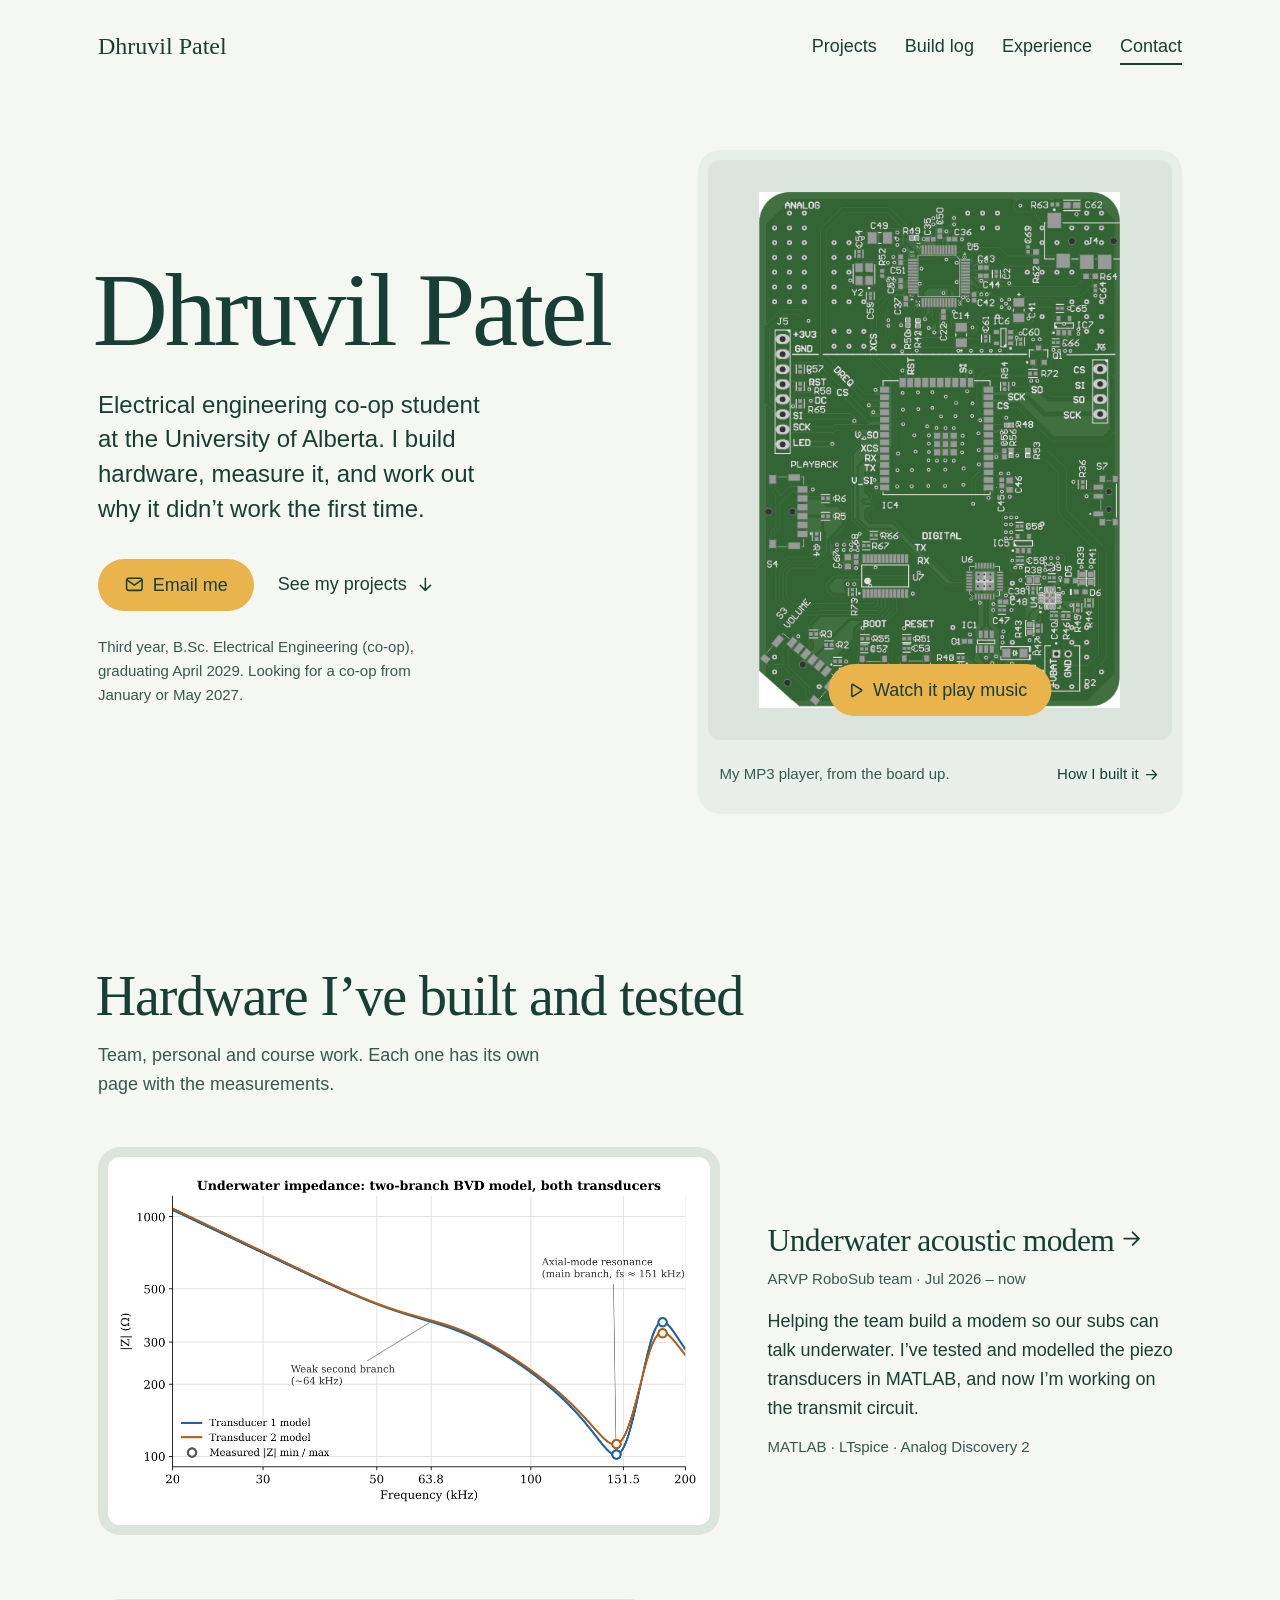
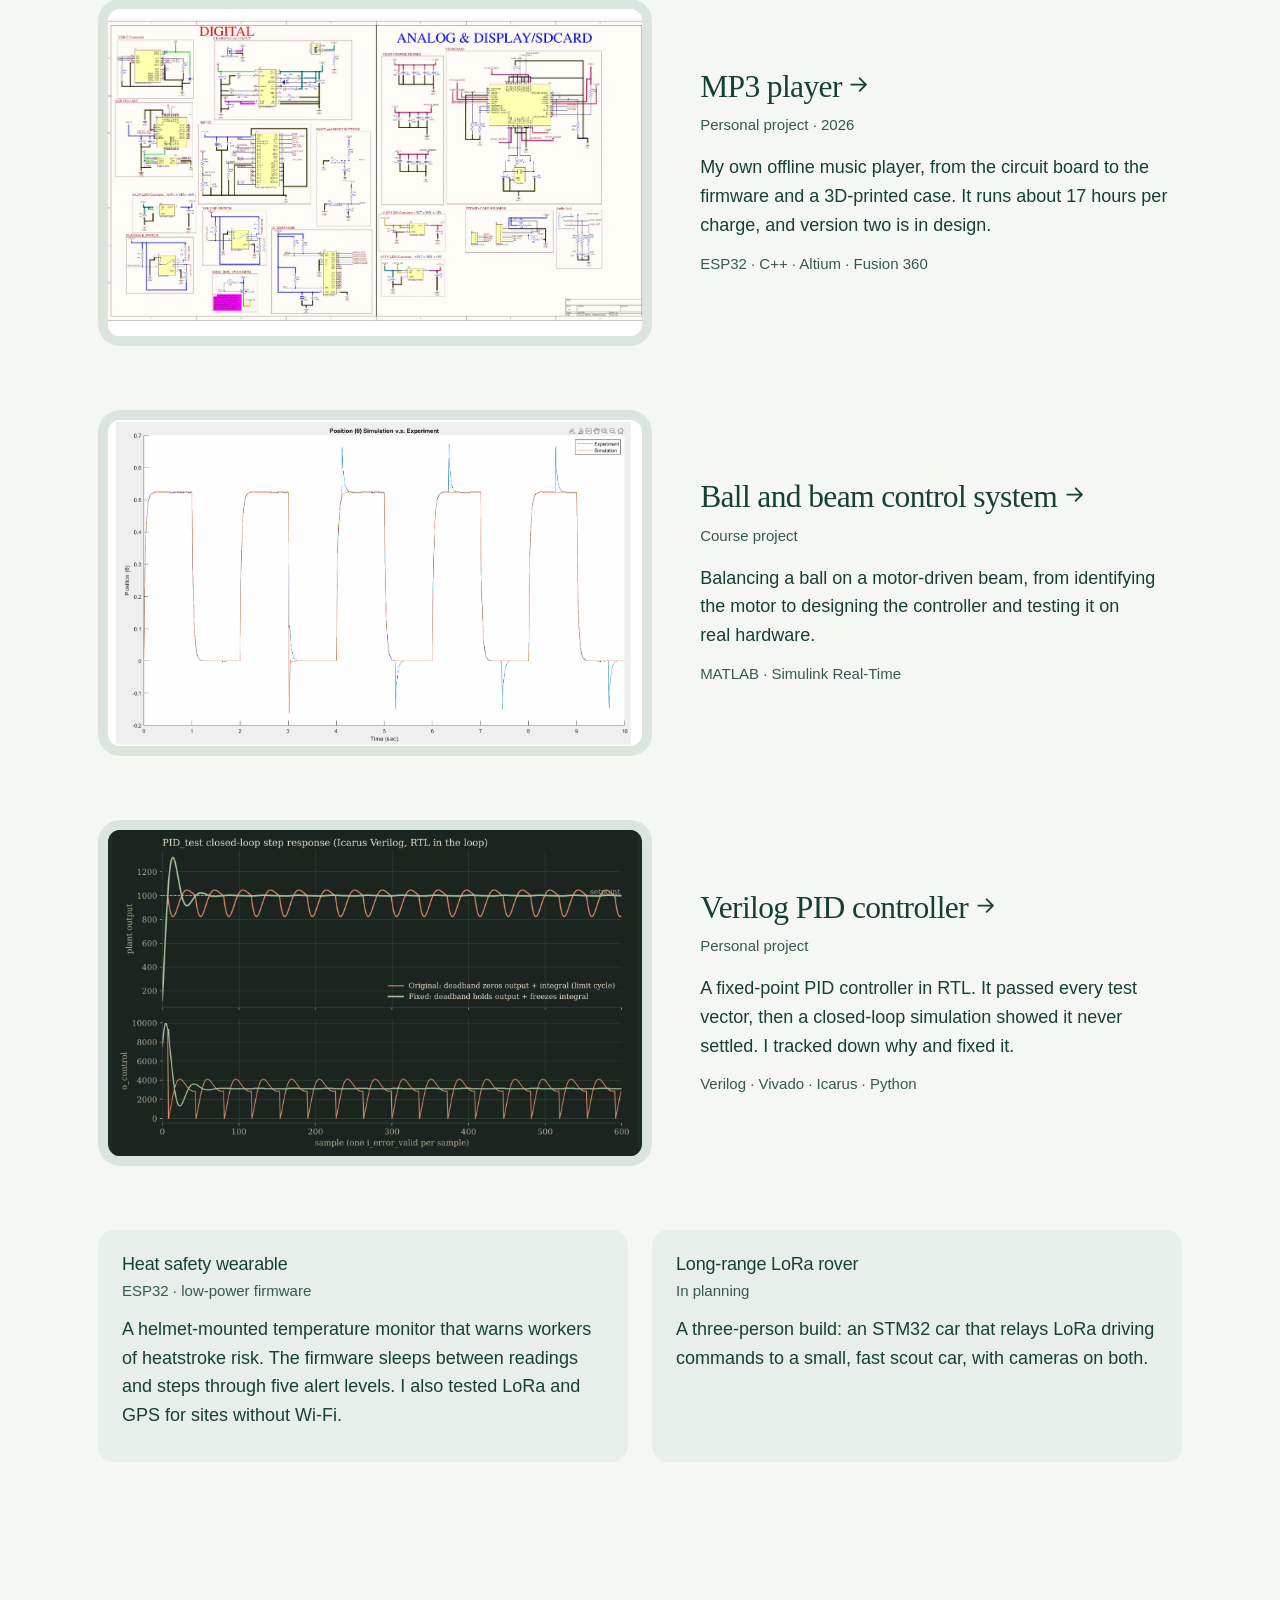
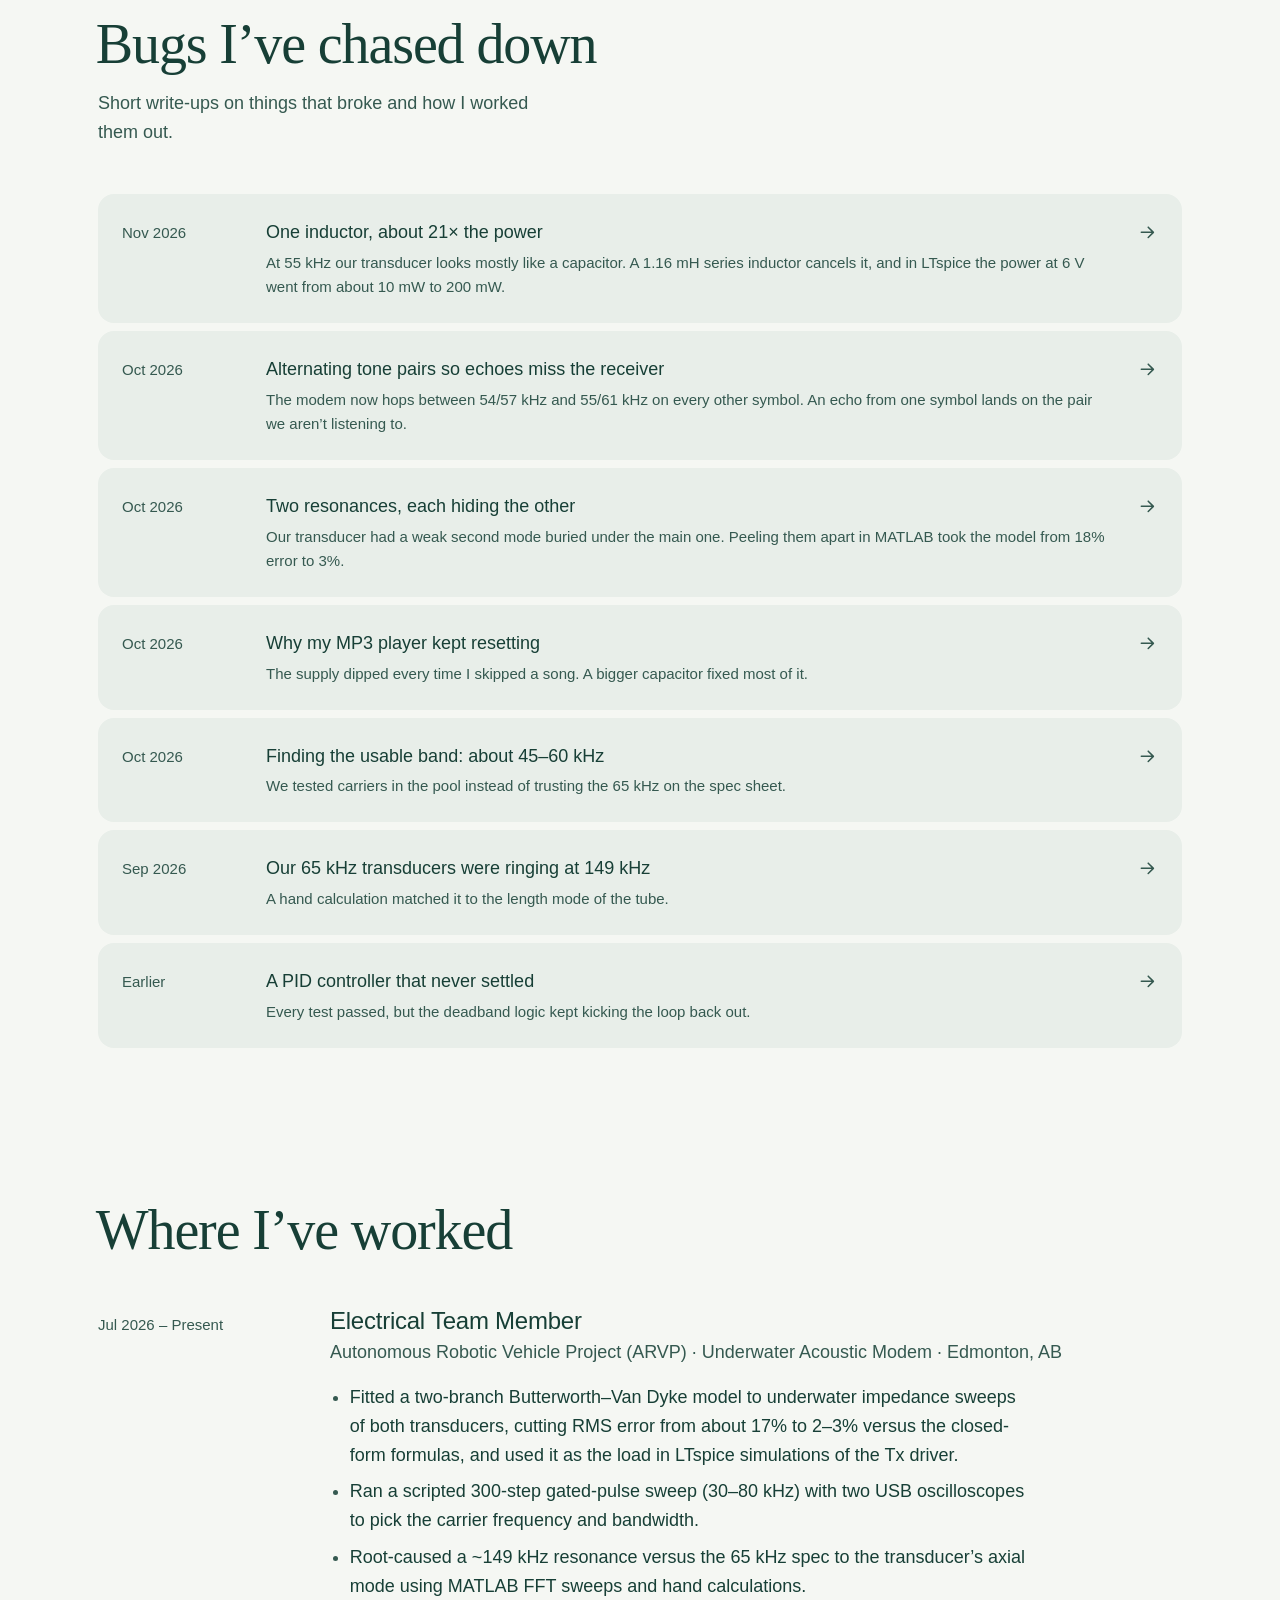
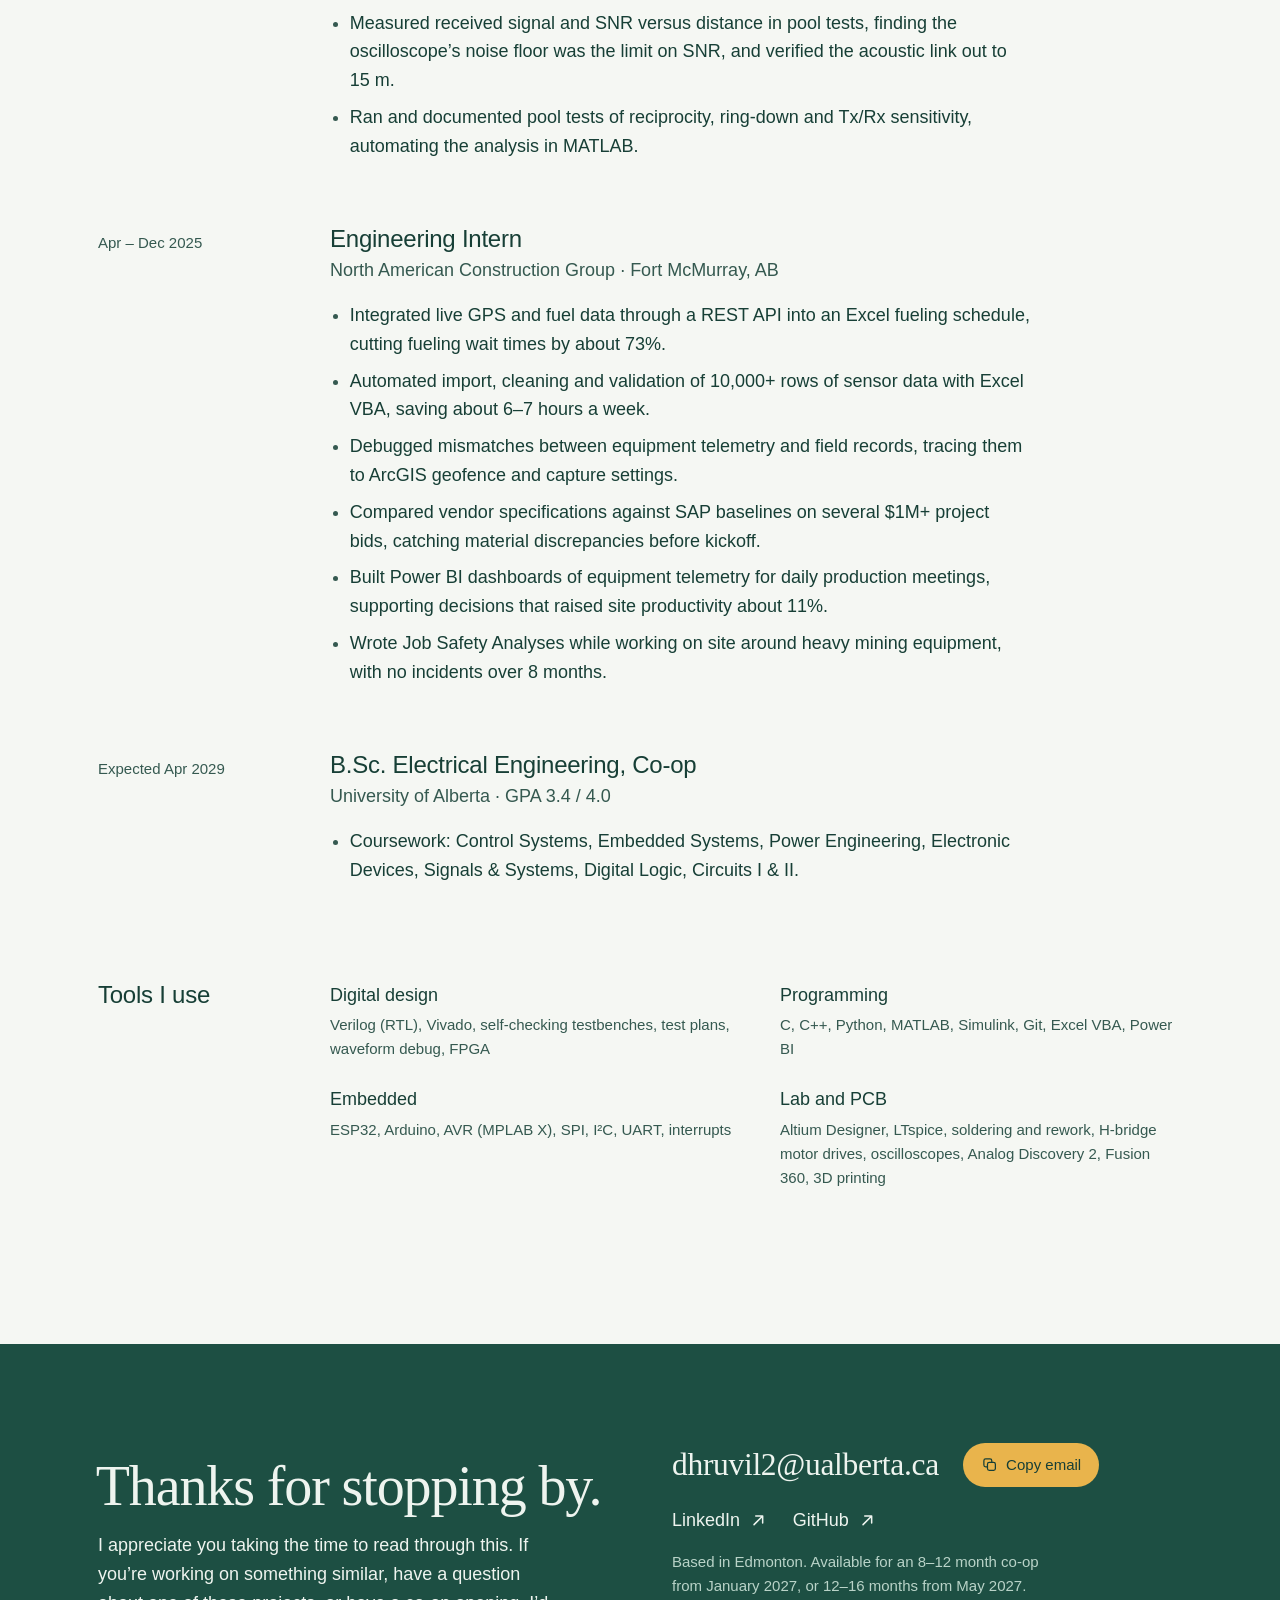
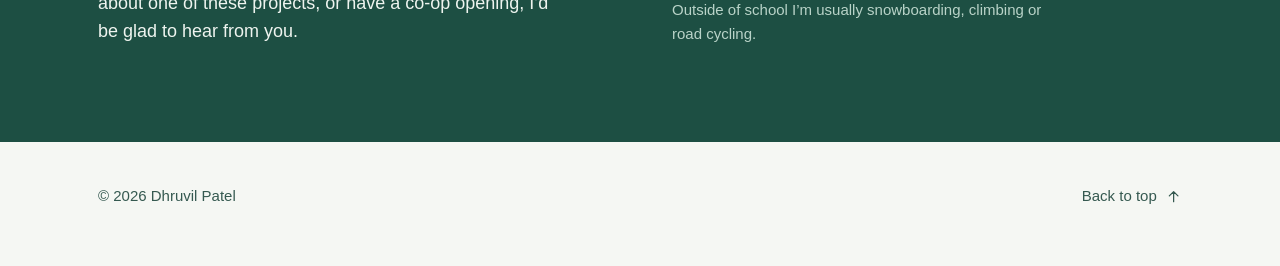
==== commit a9b5afae: "ARVP: add series impedance matching (1.16 mH, ~21x power) with LTspice sweep Co-Authored-By: Claude " ====
--- a/index.html
+++ b/index.html
@@ -111,6 +111,7 @@
     <p>Short write-ups on things that broke and how I worked them out.</p>
   </div>
   <ul>
+<li><a href="projects/acoustic-modem.html#match"><span class="date">Nov 2026</span><span class="t">One inductor, about 21× the&nbsp;power</span><span class="s">At 55&nbsp;kHz our transducer looks mostly like a capacitor. A 1.16&nbsp;mH series inductor cancels it, and in LTspice the power at 6&nbsp;V went from about 10&nbsp;mW to&nbsp;200&nbsp;mW.</span><svg class="i" viewBox="0 0 24 24" aria-hidden="true"><use href="#i-right"></use></svg></a></li>
 <li><a href="projects/acoustic-modem.html#hop"><span class="date">Oct 2026</span><span class="t">Alternating tone pairs so echoes miss the&nbsp;receiver</span><span class="s">The modem now hops between 54/57&nbsp;kHz and 55/61&nbsp;kHz on every other symbol. An echo from one symbol lands on the pair we aren’t listening to.</span><svg class="i" viewBox="0 0 24 24" aria-hidden="true"><use href="#i-right"></use></svg></a></li>
 <li><a href="notes/bvd-peeling.html"><span class="date">Oct 2026</span><span class="t">Two resonances, each hiding the&nbsp;other</span><span class="s">Our transducer had a weak second mode buried under the main one. Peeling them apart in MATLAB took the model from 18% error to&nbsp;3%.</span><svg class="i" viewBox="0 0 24 24" aria-hidden="true"><use href="#i-right"></use></svg></a></li>
 <li><a href="notes/mp3-brownout.html"><span class="date">Oct 2026</span><span class="t">Why my MP3 player kept&nbsp;resetting</span><span class="s">The supply dipped every time I skipped a song. A bigger capacitor fixed most of&nbsp;it.</span><svg class="i" viewBox="0 0 24 24" aria-hidden="true"><use href="#i-right"></use></svg></a></li>
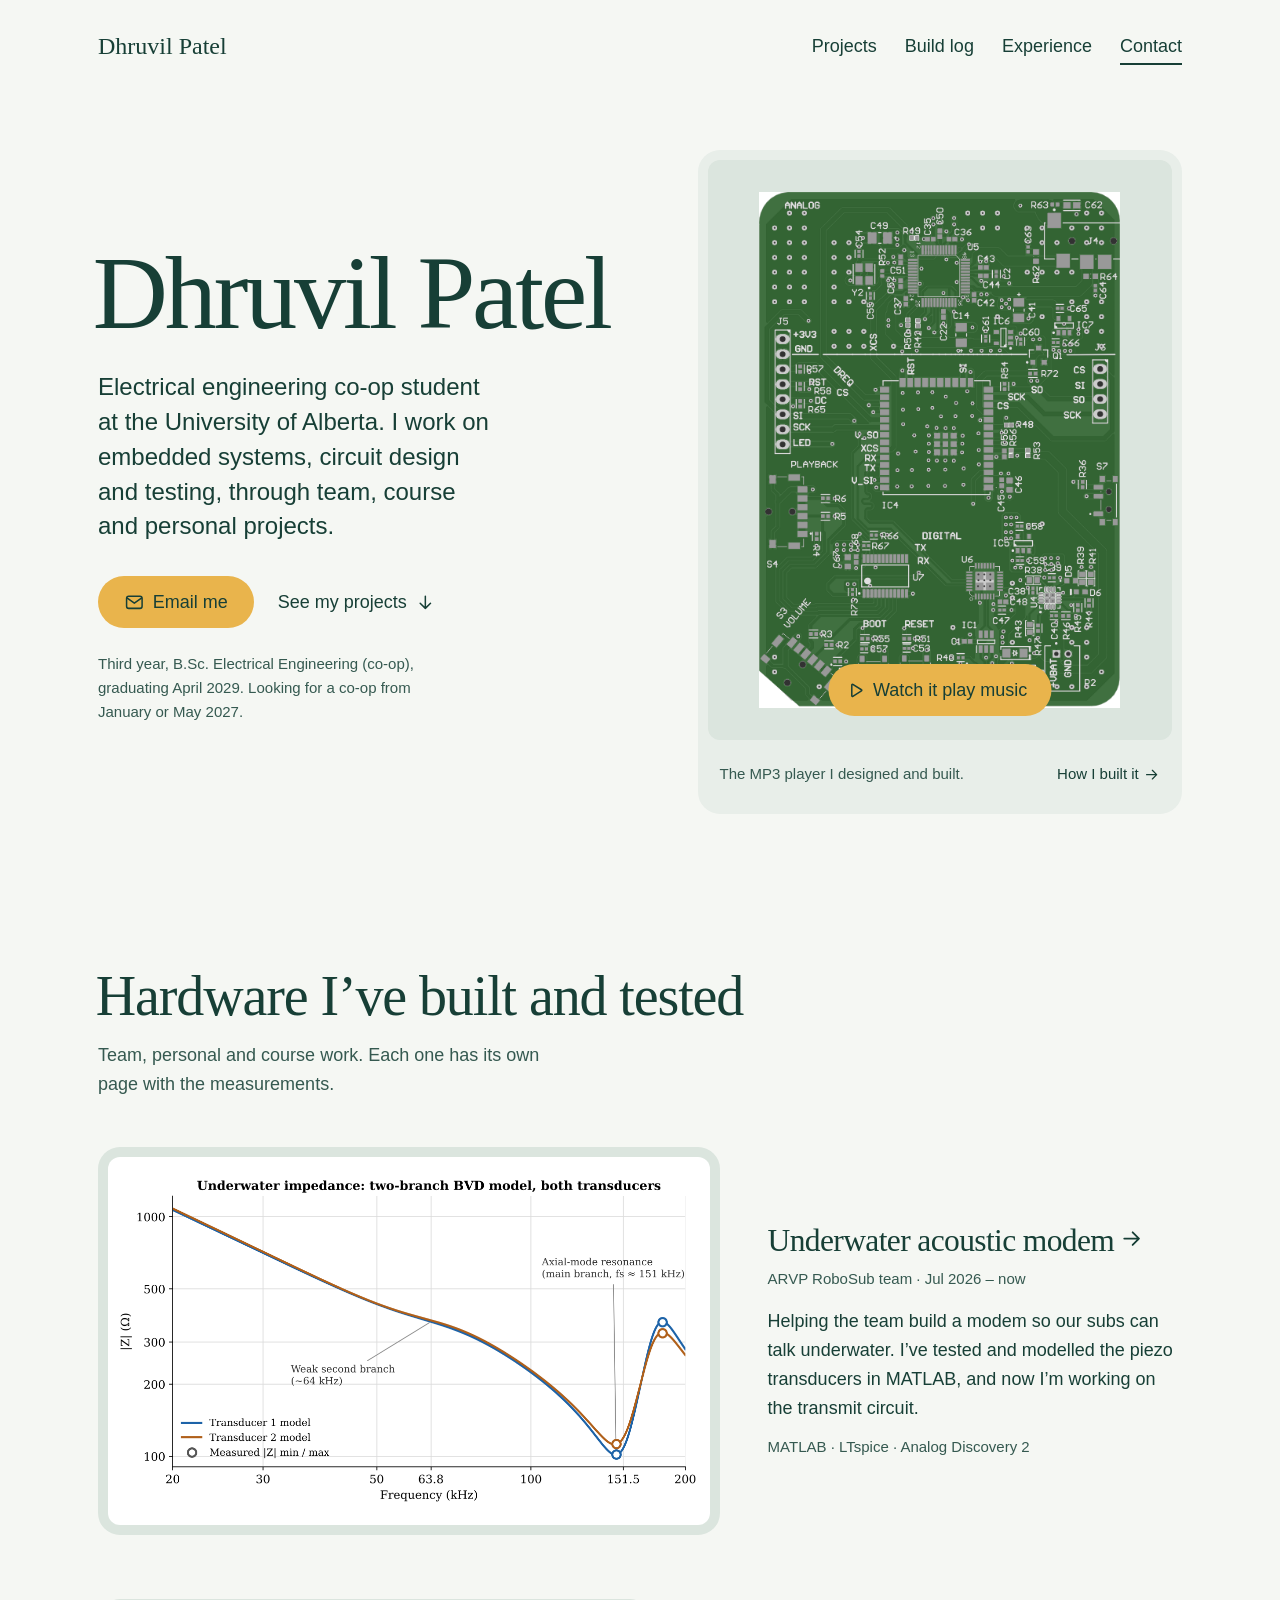
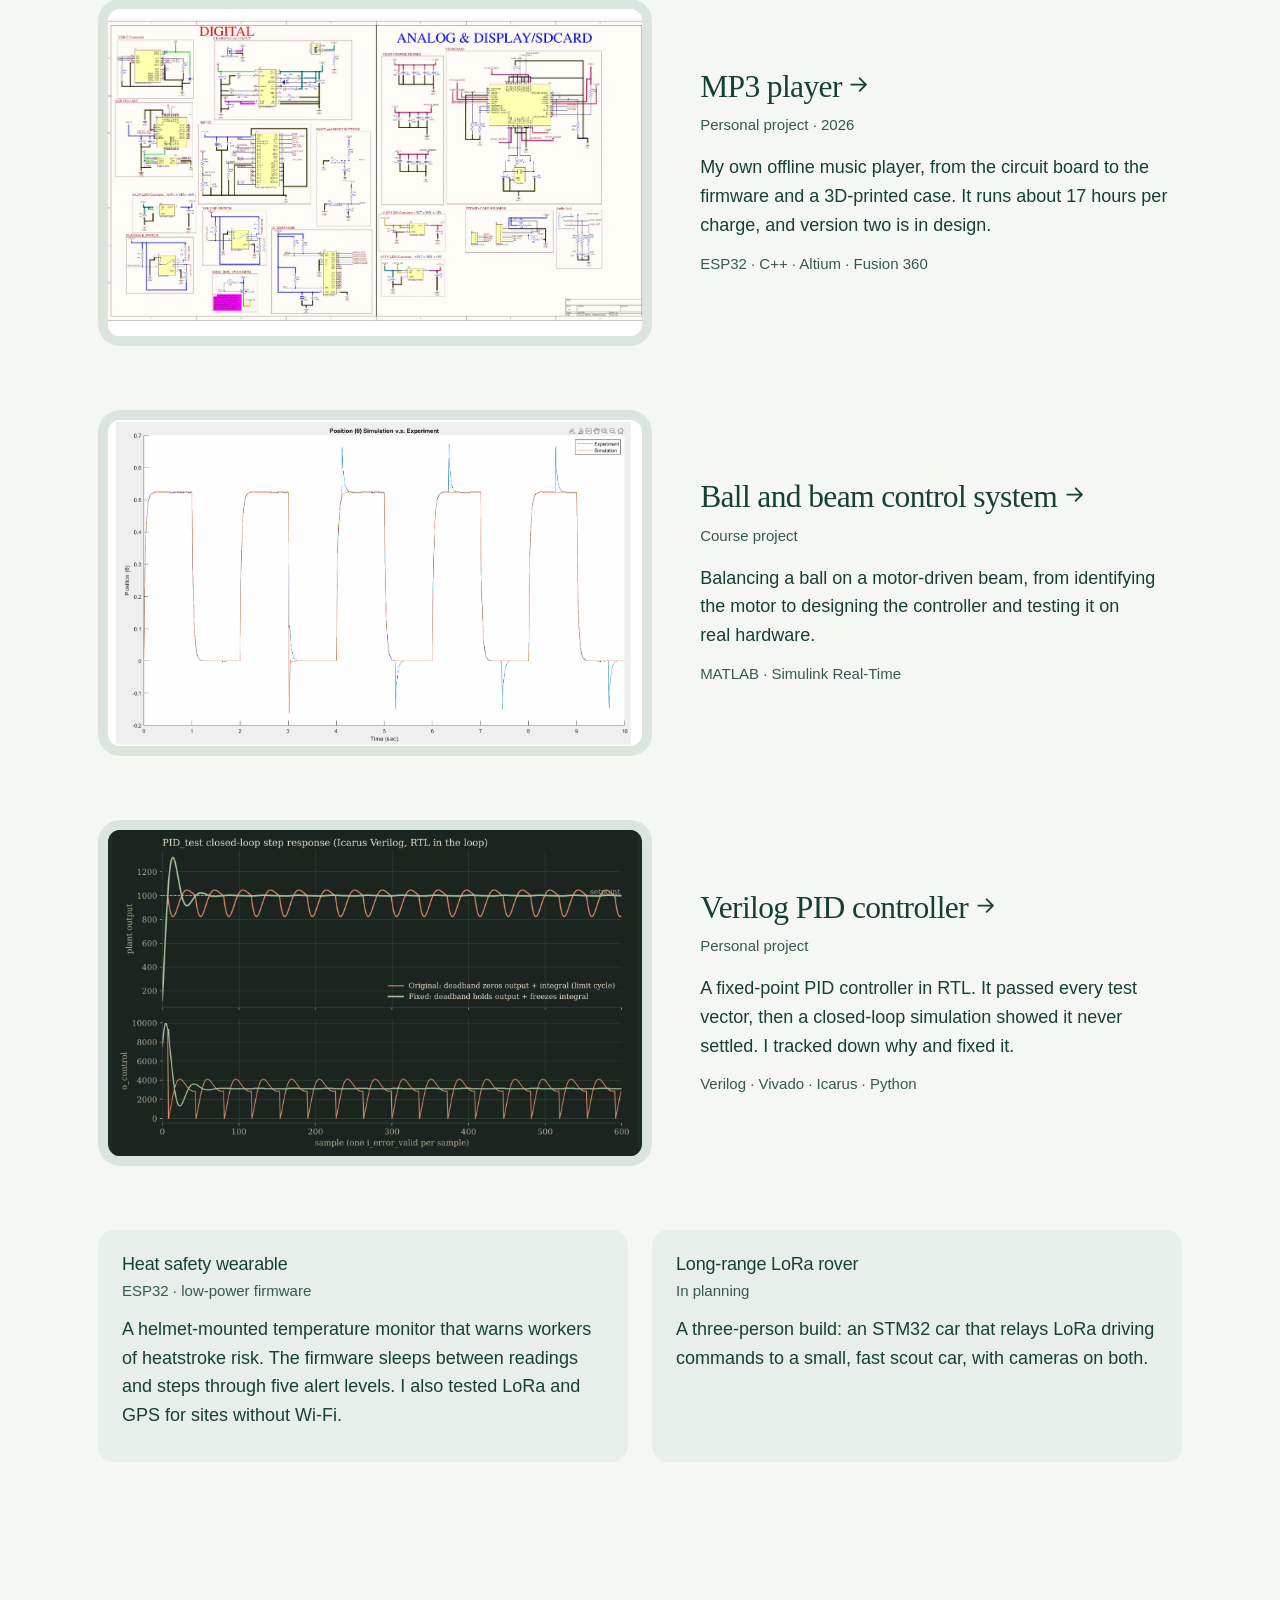
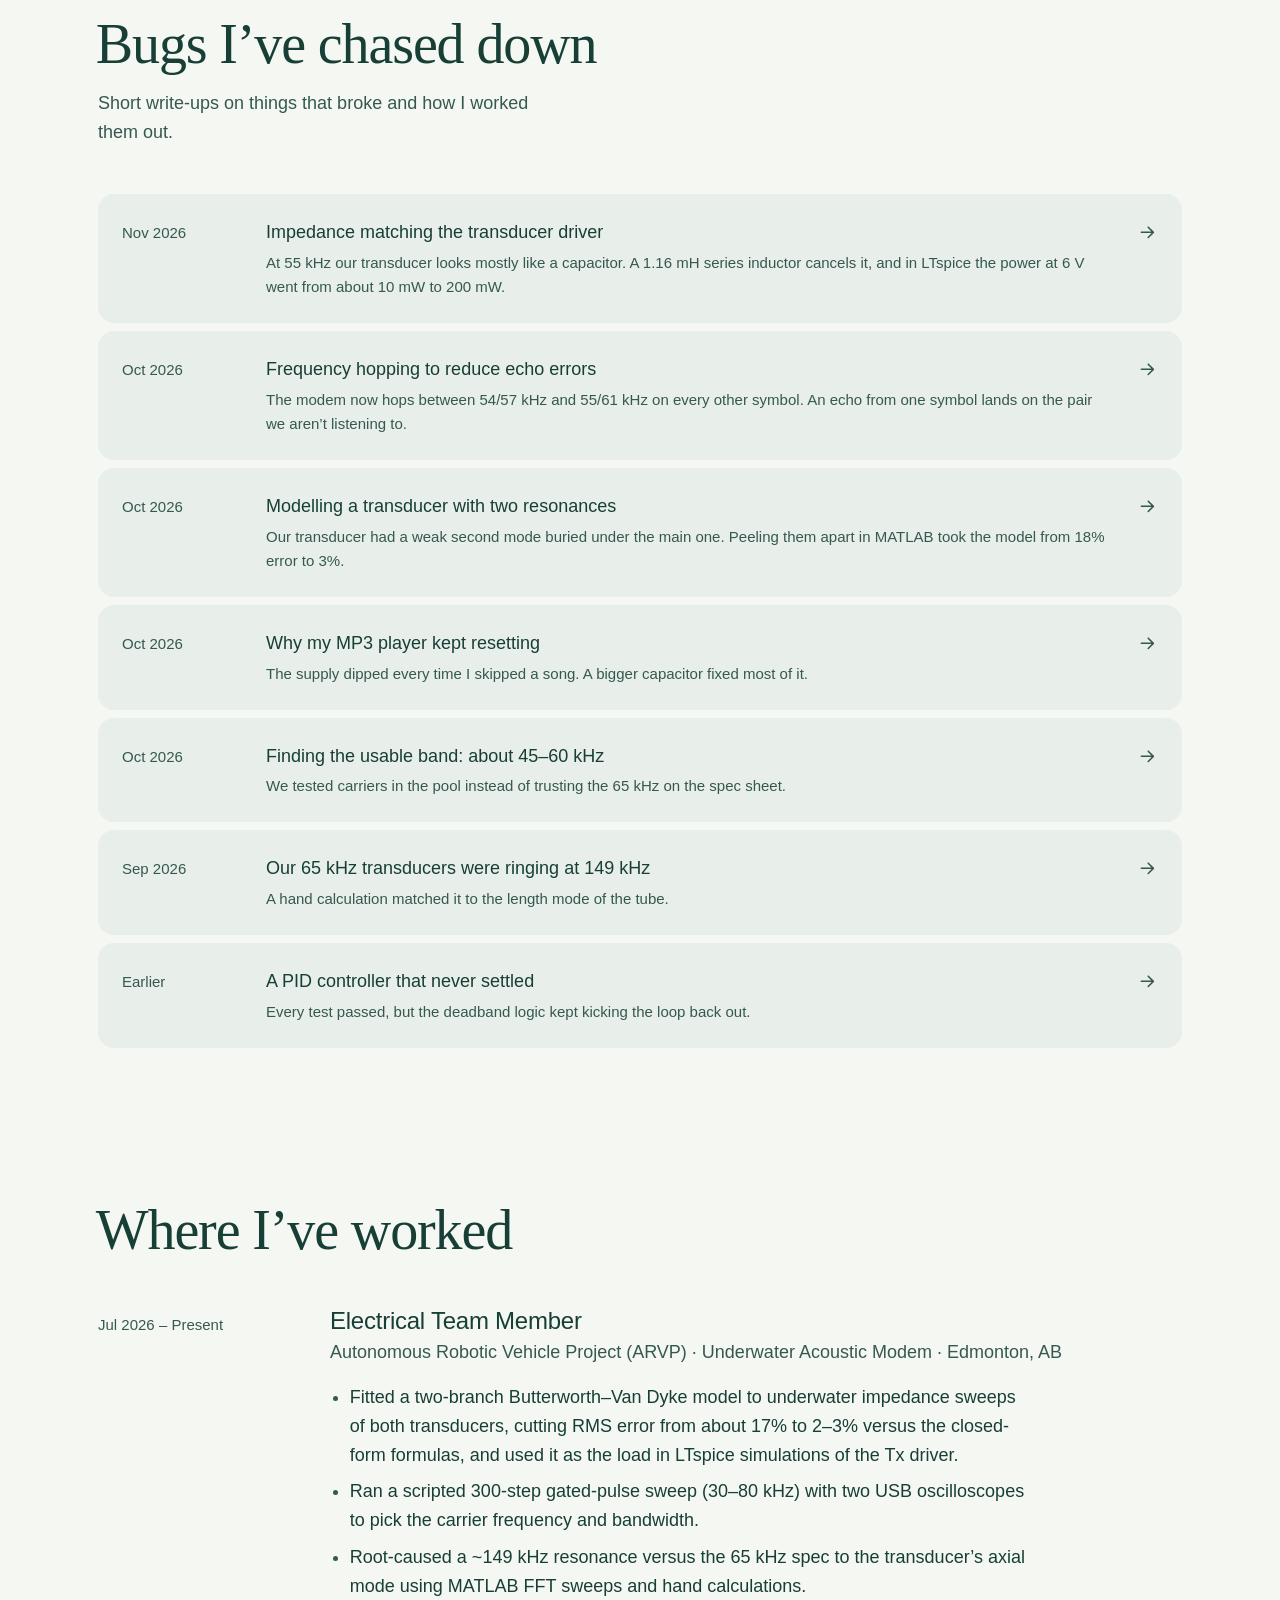
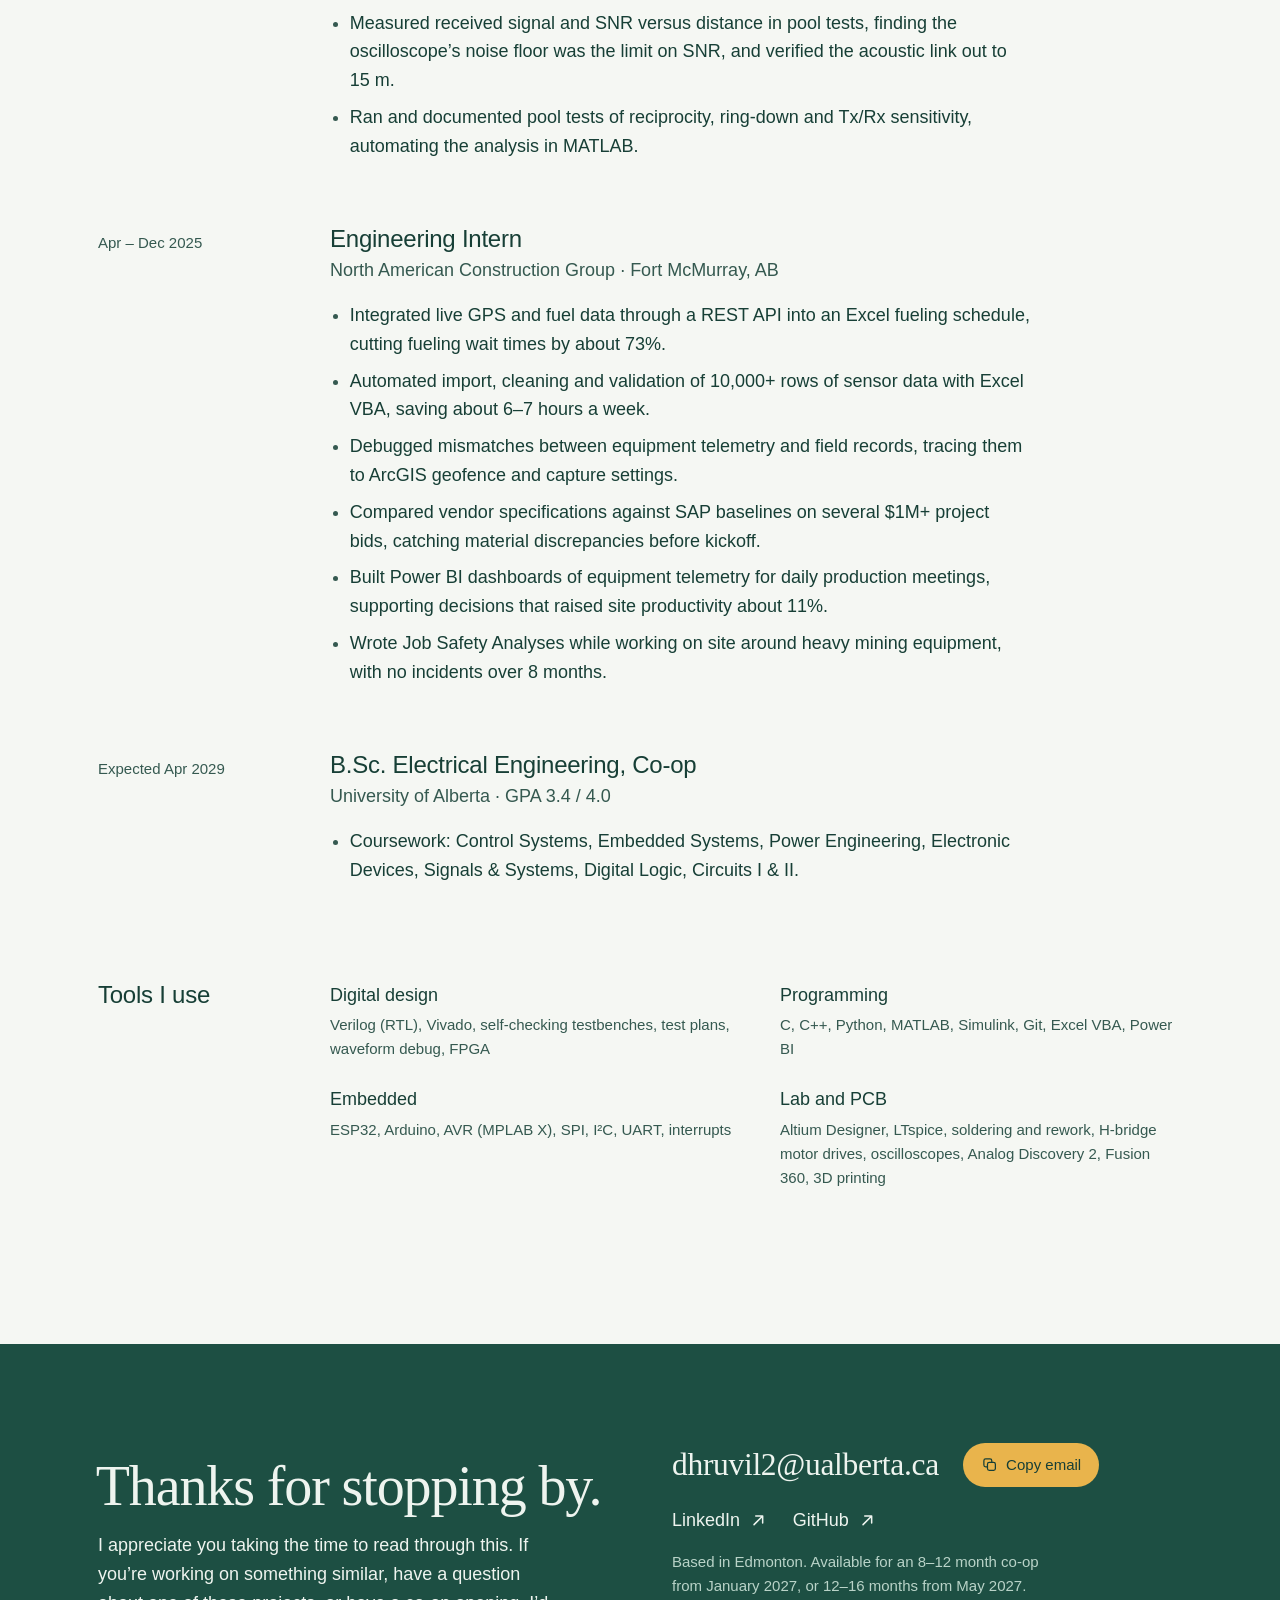
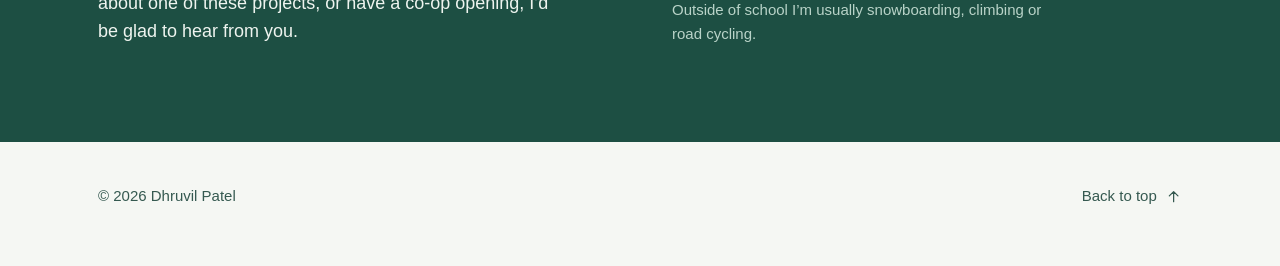
==== commit a8fcee68: "Replace catchy one-liners and headings with plain wording Co-Authored-By: Claude Opus 5.5 <noreply@a" ====
--- a/index.html
+++ b/index.html
@@ -37,7 +37,7 @@
 <section class="hero" aria-labelledby="intro-h">
   <div>
     <h1 id="intro-h">Dhruvil Patel</h1>
-    <p class="lead">Electrical engineering co-op student at the University&nbsp;of&nbsp;Alberta. I build hardware, measure it, and work out why it didn’t work the first&nbsp;time.</p>
+    <p class="lead">Electrical engineering co-op student at the University&nbsp;of&nbsp;Alberta. I work on embedded systems, circuit design and testing, through team, course and personal&nbsp;projects.</p>
     <div class="actions">
       <a class="btn" href="mailto:dhruvil2@ualberta.ca"><svg class="i" viewBox="0 0 24 24" aria-hidden="true"><use href="#i-mail"></use></svg>Email me</a>
       <a class="textlink" href="#projects">See my projects<svg class="i i-d" viewBox="0 0 24 24" aria-hidden="true"><use href="#i-down"></use></svg></a>
@@ -50,7 +50,7 @@
         <img src="img/mp3-pcb-top.png" width="460" height="658" alt="Top side of my MP3 player circuit board, rendered from the Gerber files">
         <span class="play"><svg class="i" viewBox="0 0 24 24" aria-hidden="true"><use href="#i-play"></use></svg>Watch it play music</span>
       </a>
-      <figcaption><span>My MP3 player, from the board up.</span><a href="projects/mp3-player.html">How I built it<svg class="i i-r" viewBox="0 0 24 24" aria-hidden="true"><use href="#i-right"></use></svg></a></figcaption>
+      <figcaption><span>The MP3 player I designed and built.</span><a href="projects/mp3-player.html">How I built it<svg class="i i-r" viewBox="0 0 24 24" aria-hidden="true"><use href="#i-right"></use></svg></a></figcaption>
   </figure>
 </section>
 
@@ -111,9 +111,9 @@
     <p>Short write-ups on things that broke and how I worked them out.</p>
   </div>
   <ul>
-<li><a href="projects/acoustic-modem.html#match"><span class="date">Nov 2026</span><span class="t">One inductor, about 21× the&nbsp;power</span><span class="s">At 55&nbsp;kHz our transducer looks mostly like a capacitor. A 1.16&nbsp;mH series inductor cancels it, and in LTspice the power at 6&nbsp;V went from about 10&nbsp;mW to&nbsp;200&nbsp;mW.</span><svg class="i" viewBox="0 0 24 24" aria-hidden="true"><use href="#i-right"></use></svg></a></li>
-<li><a href="projects/acoustic-modem.html#hop"><span class="date">Oct 2026</span><span class="t">Alternating tone pairs so echoes miss the&nbsp;receiver</span><span class="s">The modem now hops between 54/57&nbsp;kHz and 55/61&nbsp;kHz on every other symbol. An echo from one symbol lands on the pair we aren’t listening to.</span><svg class="i" viewBox="0 0 24 24" aria-hidden="true"><use href="#i-right"></use></svg></a></li>
-<li><a href="notes/bvd-peeling.html"><span class="date">Oct 2026</span><span class="t">Two resonances, each hiding the&nbsp;other</span><span class="s">Our transducer had a weak second mode buried under the main one. Peeling them apart in MATLAB took the model from 18% error to&nbsp;3%.</span><svg class="i" viewBox="0 0 24 24" aria-hidden="true"><use href="#i-right"></use></svg></a></li>
+<li><a href="projects/acoustic-modem.html#match"><span class="date">Nov 2026</span><span class="t">Impedance matching the transducer&nbsp;driver</span><span class="s">At 55&nbsp;kHz our transducer looks mostly like a capacitor. A 1.16&nbsp;mH series inductor cancels it, and in LTspice the power at 6&nbsp;V went from about 10&nbsp;mW to&nbsp;200&nbsp;mW.</span><svg class="i" viewBox="0 0 24 24" aria-hidden="true"><use href="#i-right"></use></svg></a></li>
+<li><a href="projects/acoustic-modem.html#hop"><span class="date">Oct 2026</span><span class="t">Frequency hopping to reduce echo&nbsp;errors</span><span class="s">The modem now hops between 54/57&nbsp;kHz and 55/61&nbsp;kHz on every other symbol. An echo from one symbol lands on the pair we aren’t listening to.</span><svg class="i" viewBox="0 0 24 24" aria-hidden="true"><use href="#i-right"></use></svg></a></li>
+<li><a href="notes/bvd-peeling.html"><span class="date">Oct 2026</span><span class="t">Modelling a transducer with two&nbsp;resonances</span><span class="s">Our transducer had a weak second mode buried under the main one. Peeling them apart in MATLAB took the model from 18% error to&nbsp;3%.</span><svg class="i" viewBox="0 0 24 24" aria-hidden="true"><use href="#i-right"></use></svg></a></li>
 <li><a href="notes/mp3-brownout.html"><span class="date">Oct 2026</span><span class="t">Why my MP3 player kept&nbsp;resetting</span><span class="s">The supply dipped every time I skipped a song. A bigger capacitor fixed most of&nbsp;it.</span><svg class="i" viewBox="0 0 24 24" aria-hidden="true"><use href="#i-right"></use></svg></a></li>
 <li><a href="projects/acoustic-modem.html#band"><span class="date">Oct 2026</span><span class="t">Finding the usable band: about 45–60&nbsp;kHz</span><span class="s">We tested carriers in the pool instead of trusting the 65&nbsp;kHz on the spec&nbsp;sheet.</span><svg class="i" viewBox="0 0 24 24" aria-hidden="true"><use href="#i-right"></use></svg></a></li>
 <li><a href="projects/acoustic-modem.html#axial"><span class="date">Sep 2026</span><span class="t">Our 65&nbsp;kHz transducers were ringing at 149&nbsp;kHz</span><span class="s">A hand calculation matched it to the length mode of the&nbsp;tube.</span><svg class="i" viewBox="0 0 24 24" aria-hidden="true"><use href="#i-right"></use></svg></a></li>
--- a/site.css
+++ b/site.css
@@ -277,9 +277,7 @@
 .art td { padding: var(--s-3) var(--s-4); vertical-align: top; }
 .art tr:nth-child(even) td { background: var(--paper); }
 .art td.n { white-space: nowrap; }
-.art .callout { background: var(--lake); color: var(--lake-ink); border-radius: var(--r-md); padding: var(--s-5) var(--s-5); margin: var(--s-6) 0; }
 .art .links { display: flex; flex-wrap: wrap; gap: var(--s-3); margin-top: var(--s-7); }
-.art .refs { font-size: var(--fs-small); color: var(--ink-2); }
 .art pre { font-family: var(--mono); font-size: 0.95rem; line-height: 1.6; background: var(--paper-2); border-radius: var(--r-md); padding: var(--s-4) var(--s-5); overflow-x: auto; margin: var(--s-5) 0; }
 .art pre .del { color: var(--danger); }
 .art pre .c { color: var(--ink-2); }
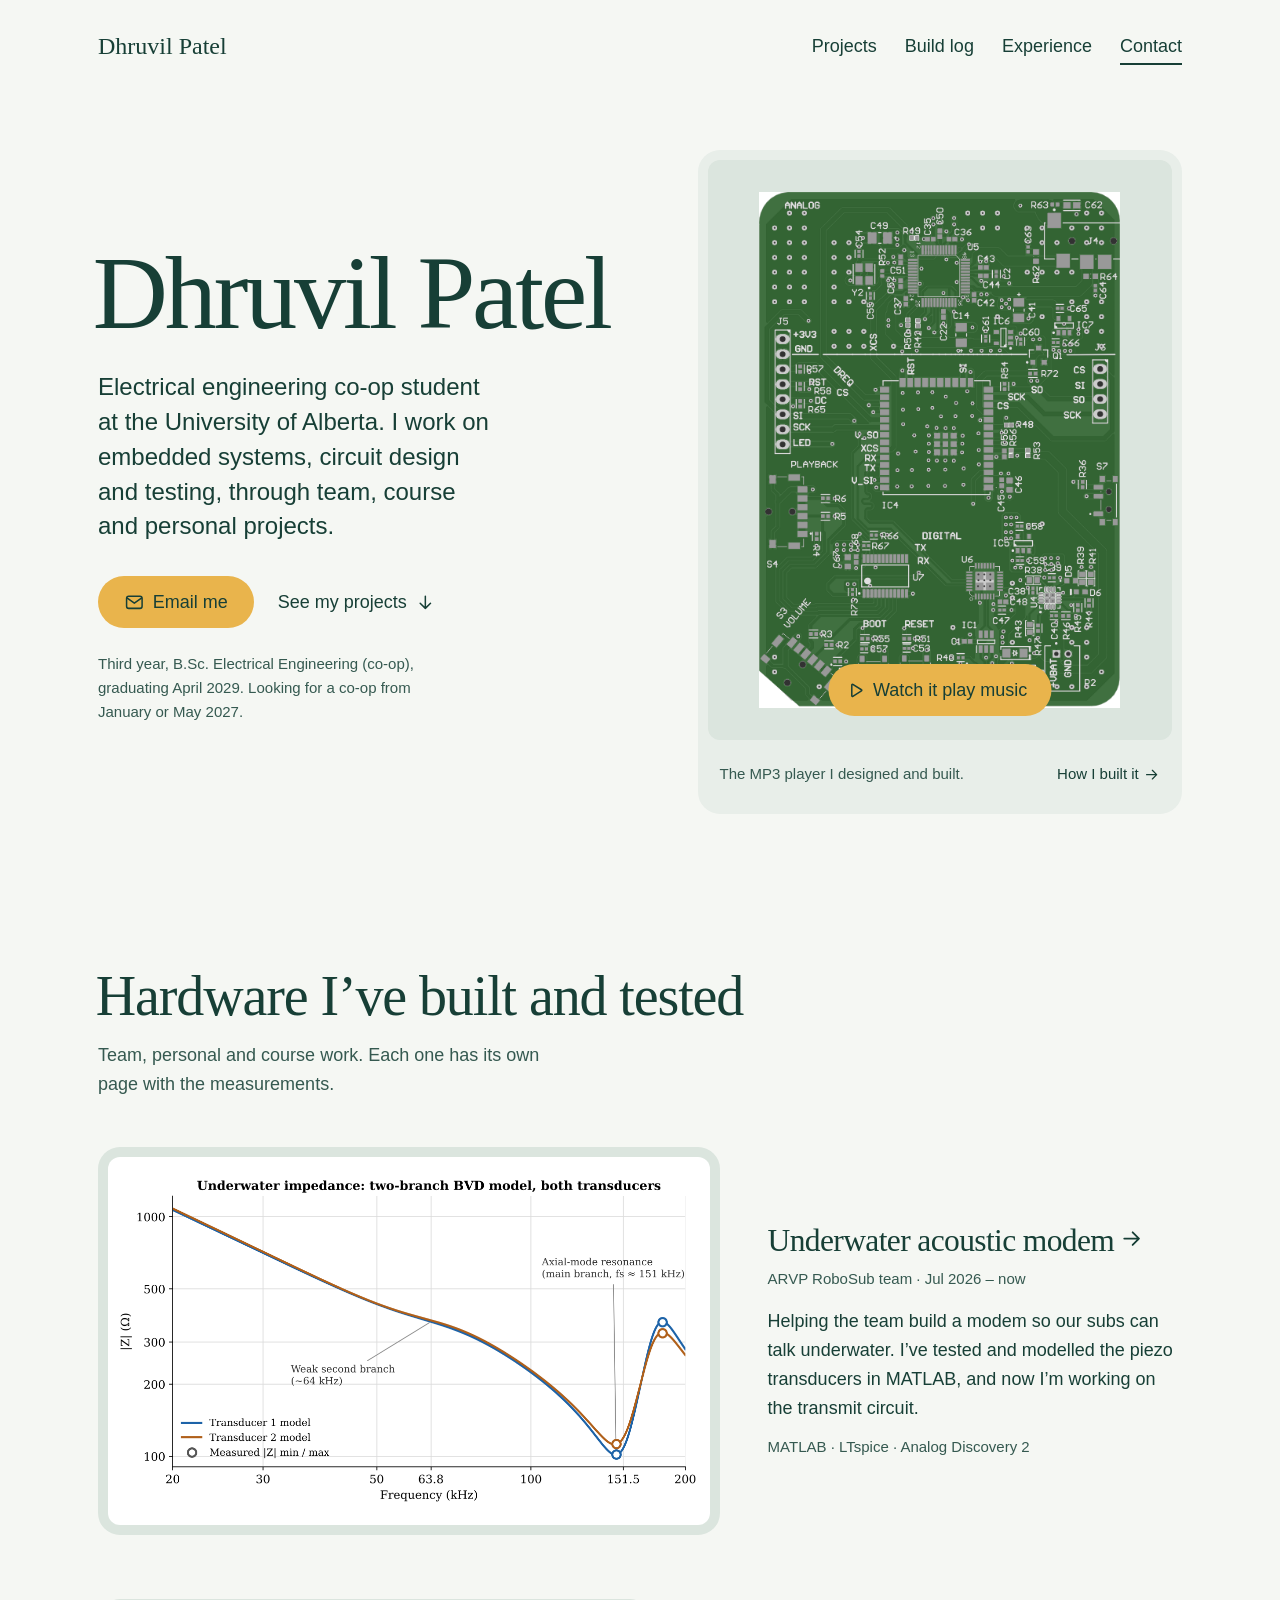
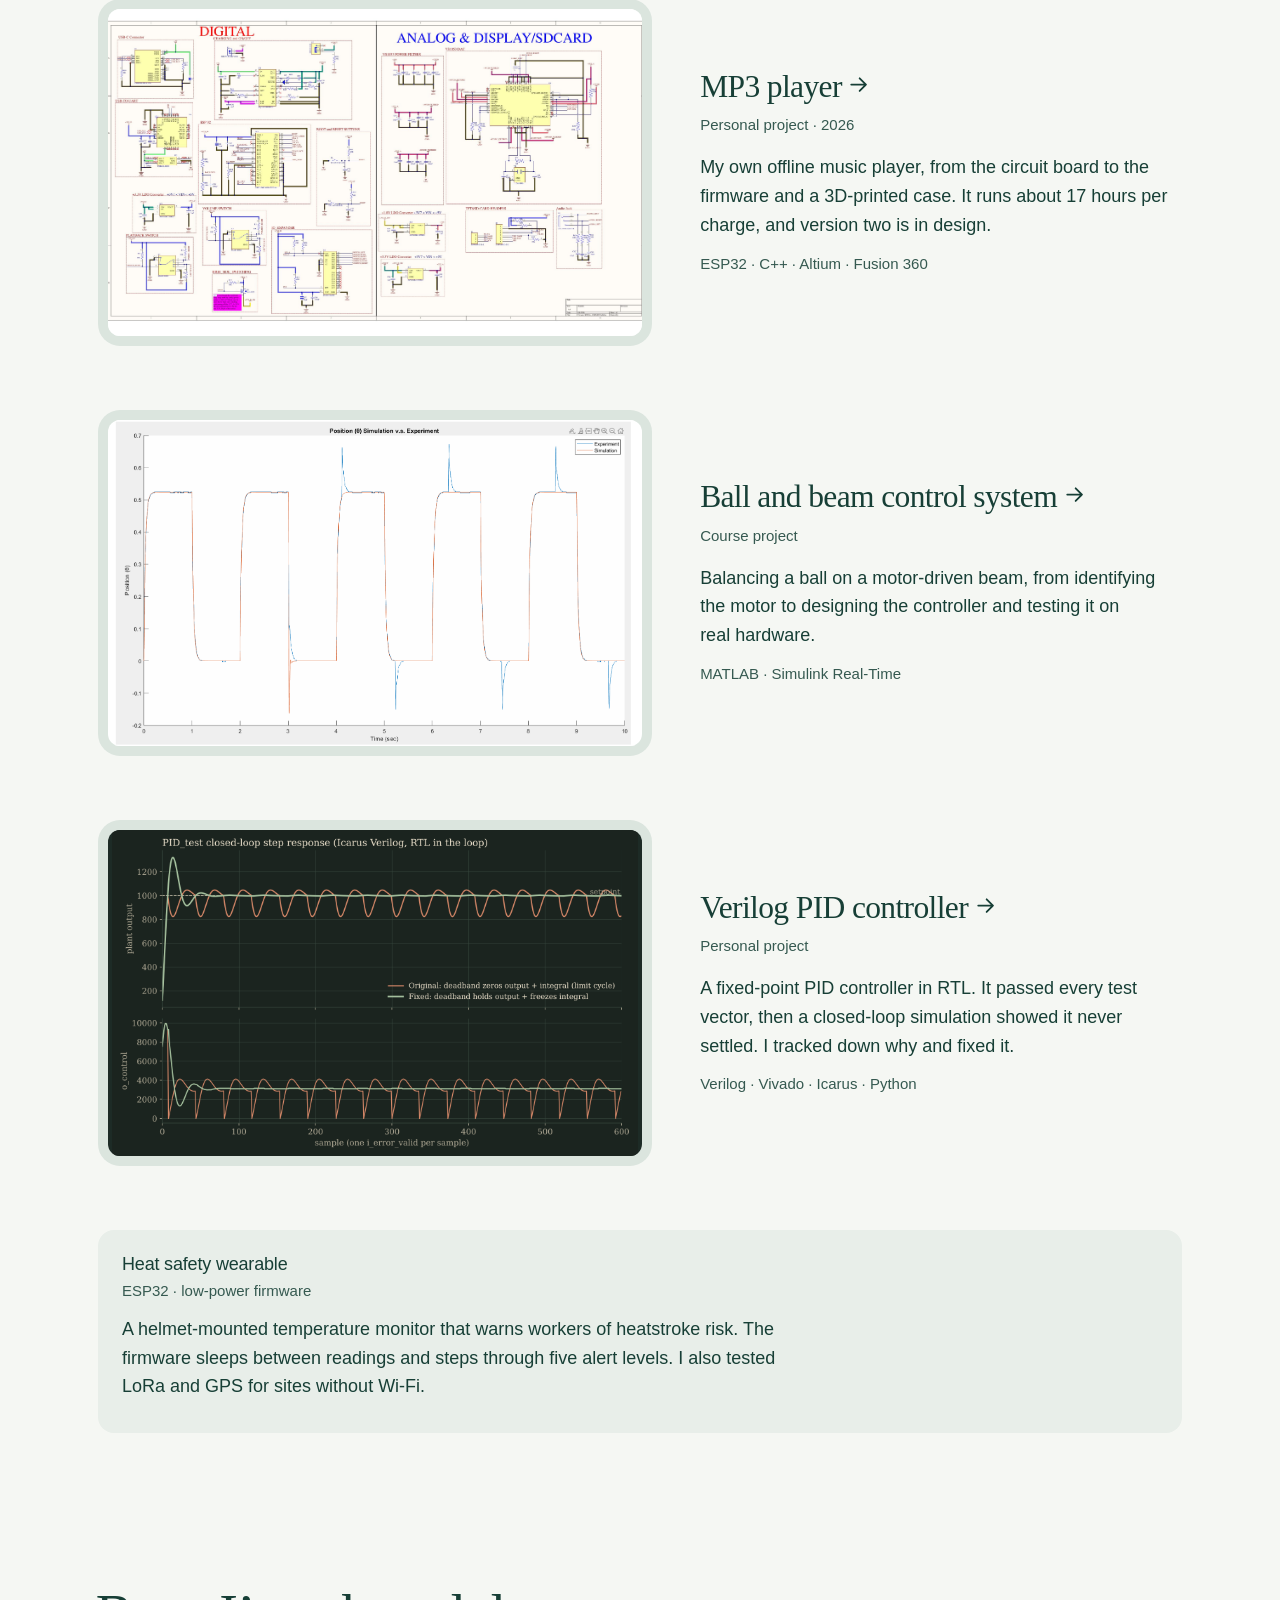
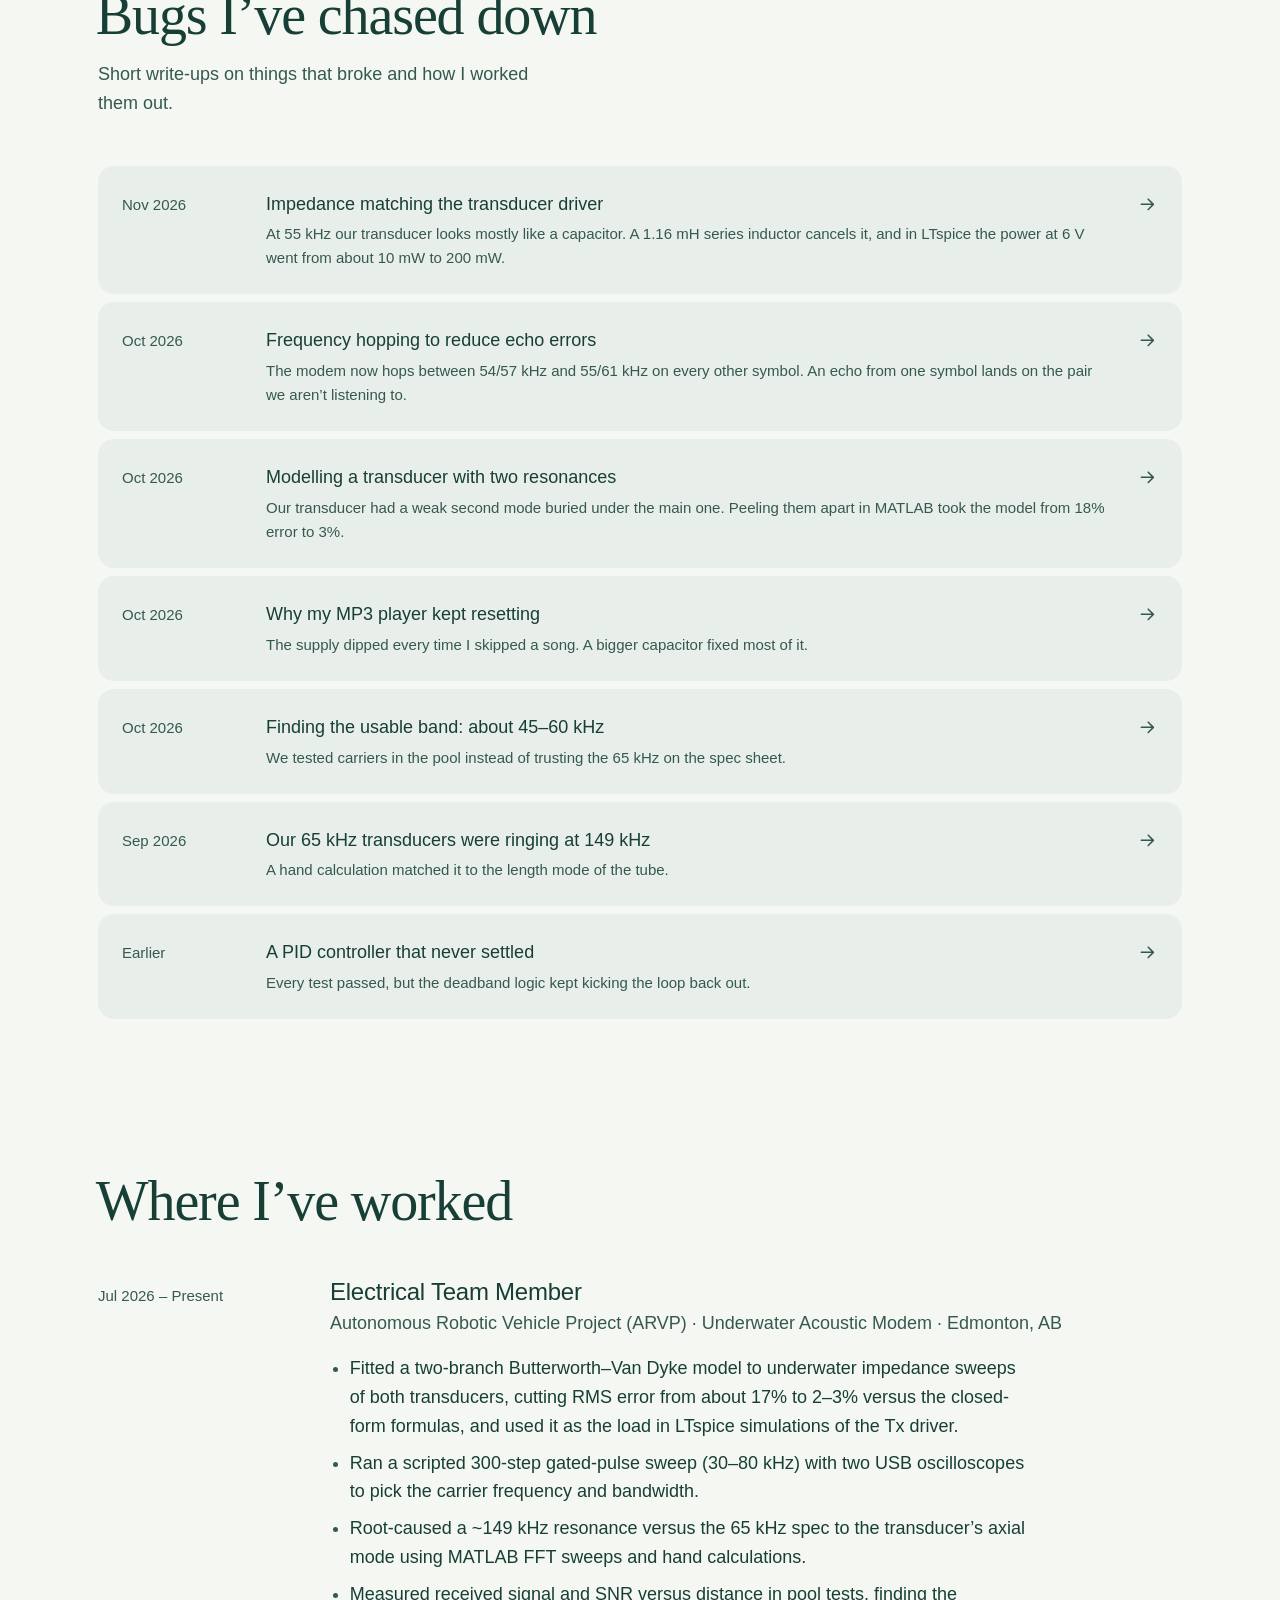
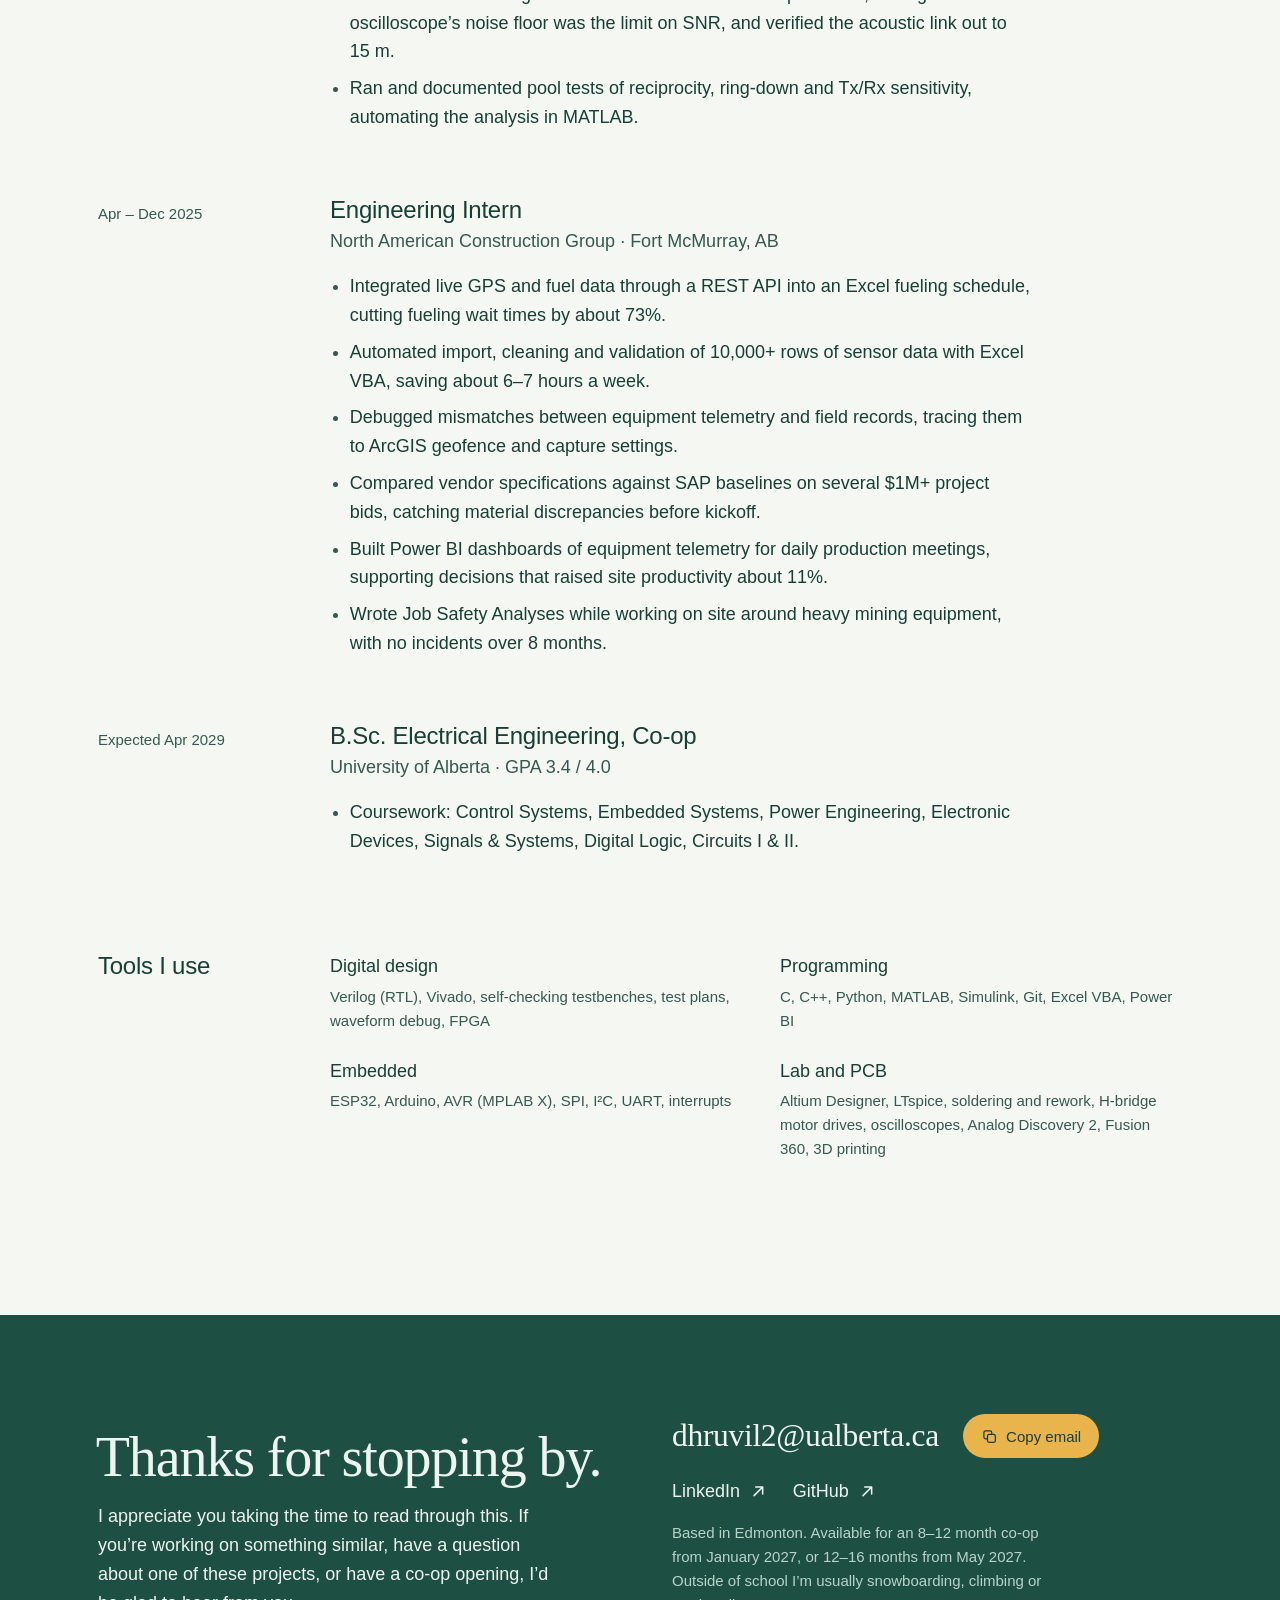
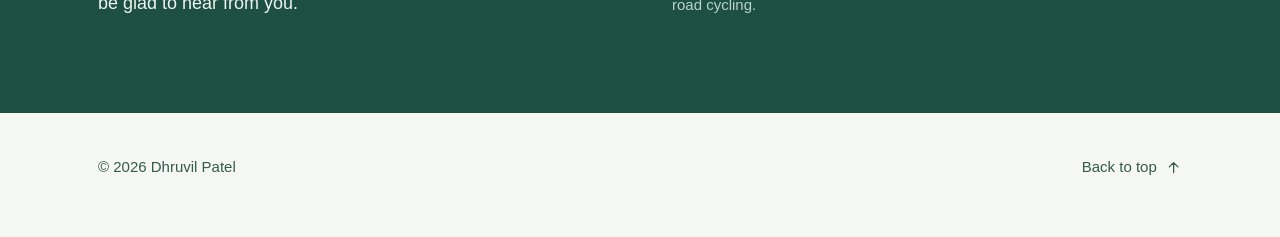
==== commit 78e409f9: "Remove the LoRa rover project from the home page Co-Authored-By: Claude Opus 5.5 <noreply@anthropic." ====
--- a/index.html
+++ b/index.html
@@ -101,7 +101,6 @@
 
   <div class="small-projects">
     <div><h3>Heat safety wearable</h3><p class="where">ESP32 · low-power firmware</p><p>A helmet-mounted temperature monitor that warns workers of heatstroke risk. The firmware sleeps between readings and steps through five alert levels. I also tested LoRa and GPS for sites without Wi-Fi.</p></div>
-    <div><h3>Long-range LoRa rover</h3><p class="where">In planning</p><p>A three-person build: an STM32 car that relays LoRa driving commands to a small, fast scout car, with cameras on both.</p></div>
   </div>
 </section>
 
--- a/site.css
+++ b/site.css
@@ -189,6 +189,8 @@
 .small-projects { display: grid; grid-template-columns: 1fr 1fr; gap: var(--s-5); margin-top: var(--s-8); }
 .small-projects > div { background: var(--paper-2); border-radius: var(--r-md); padding: var(--s-5) var(--s-5) var(--s-6); }
 .small-projects h3 { font-size: var(--fs-body); }
+.small-projects > div:only-child { grid-column: 1 / -1; }
+.small-projects > div:only-child p { max-width: 70ch; }
 .small-projects .where { margin: var(--s-1) 0 var(--s-3); }
 
 /* ---------- Build log ---------- */
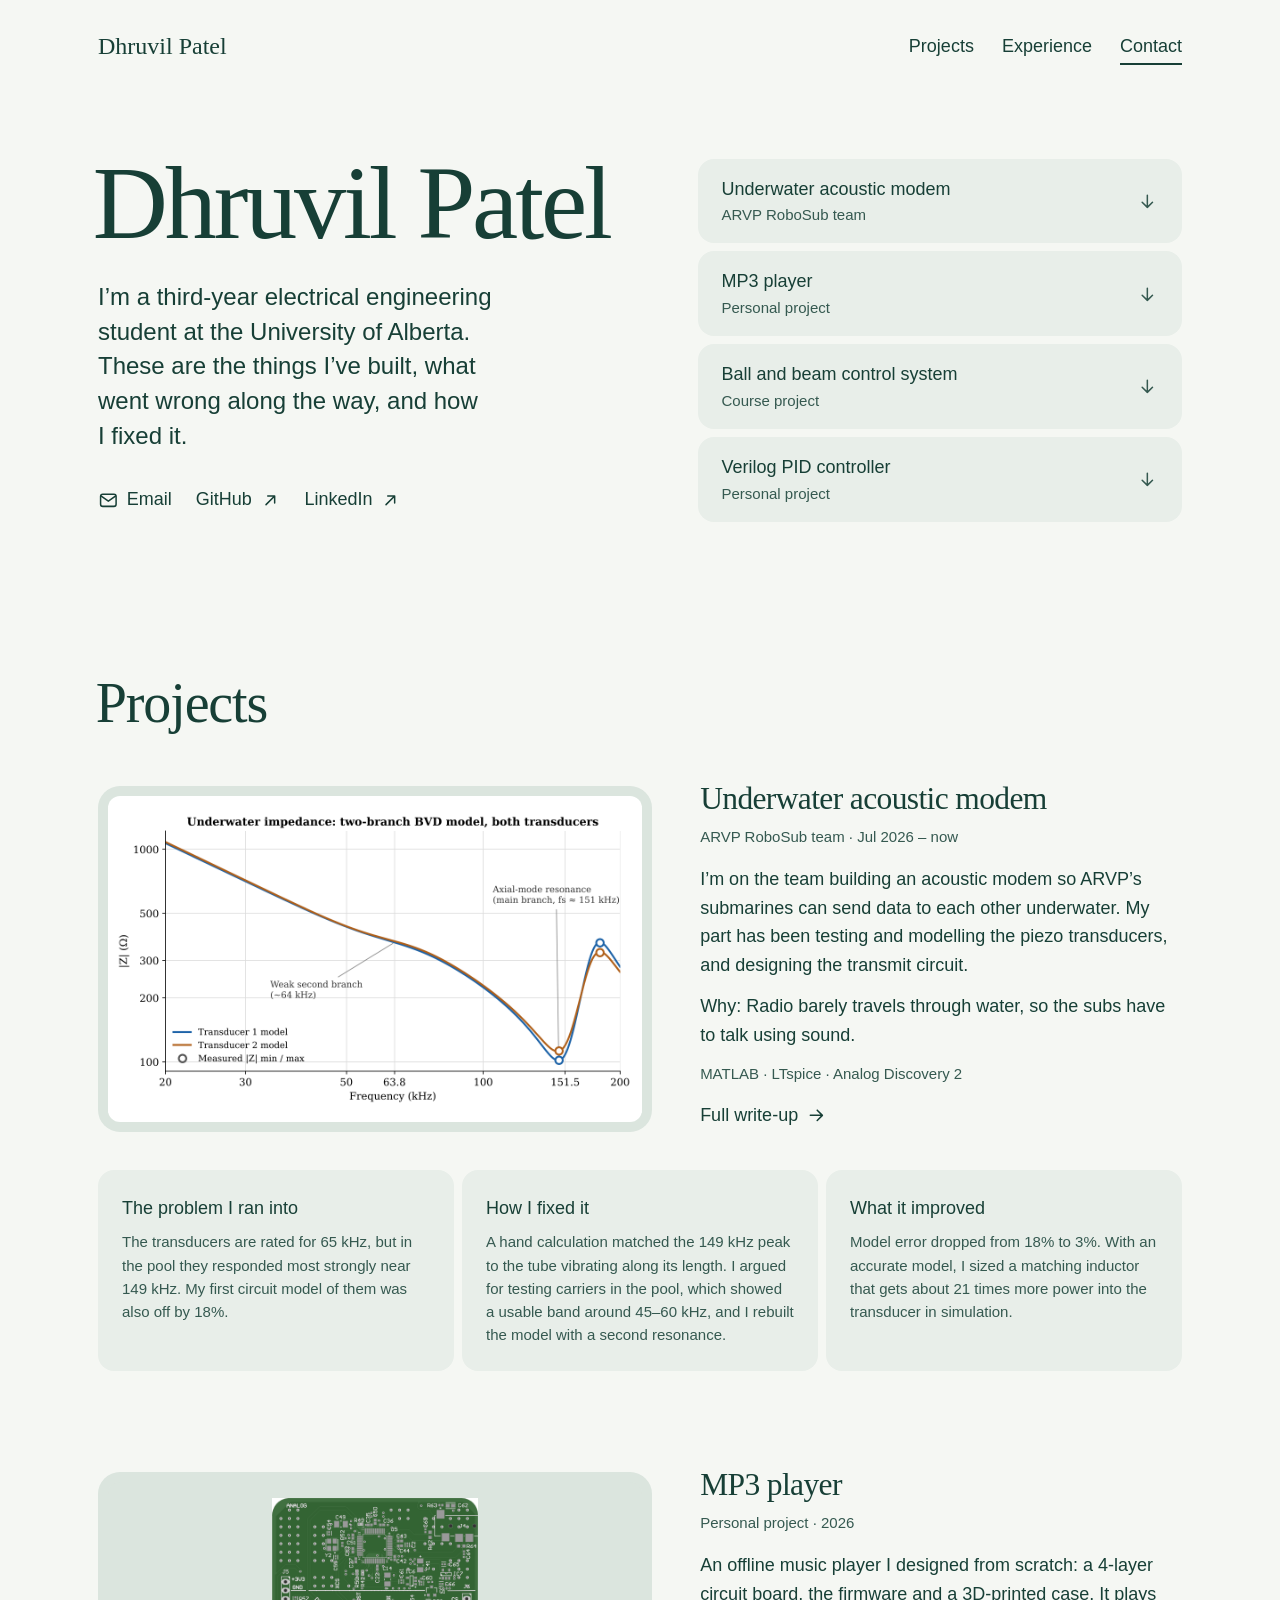
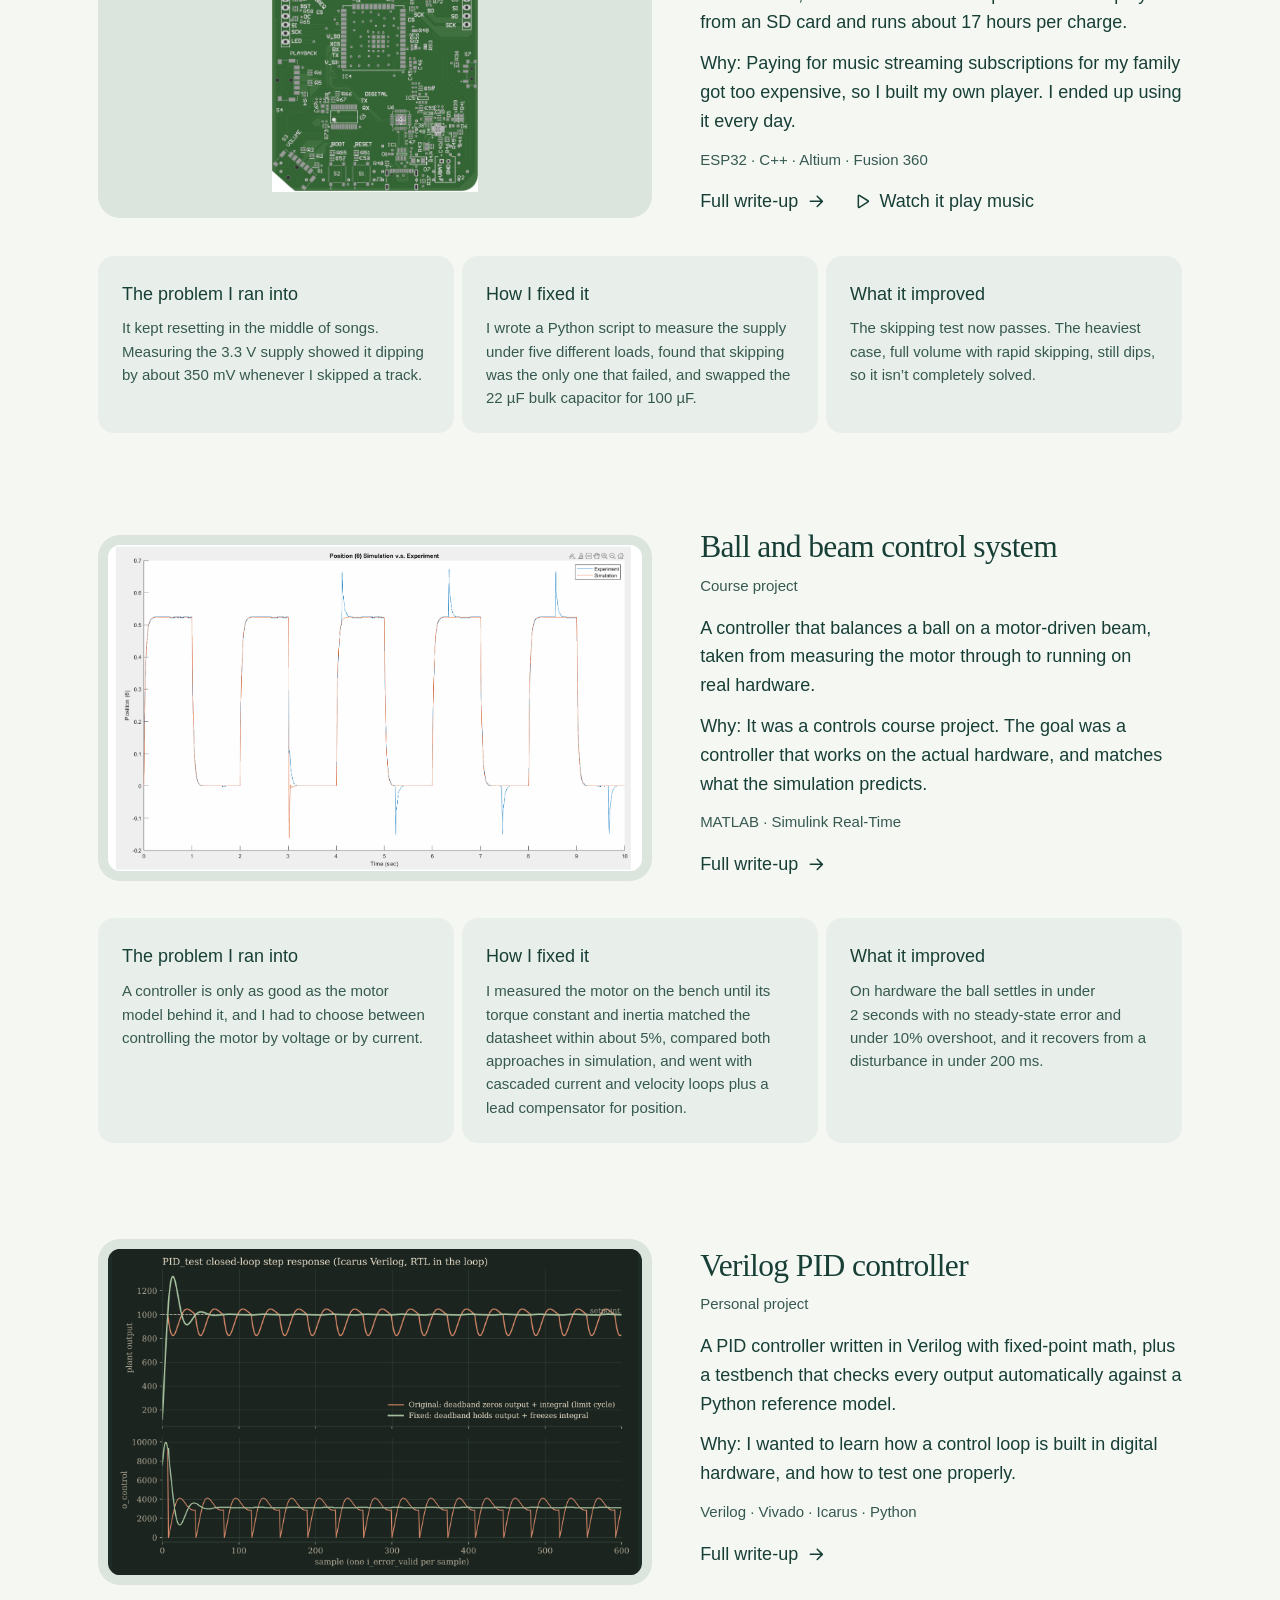
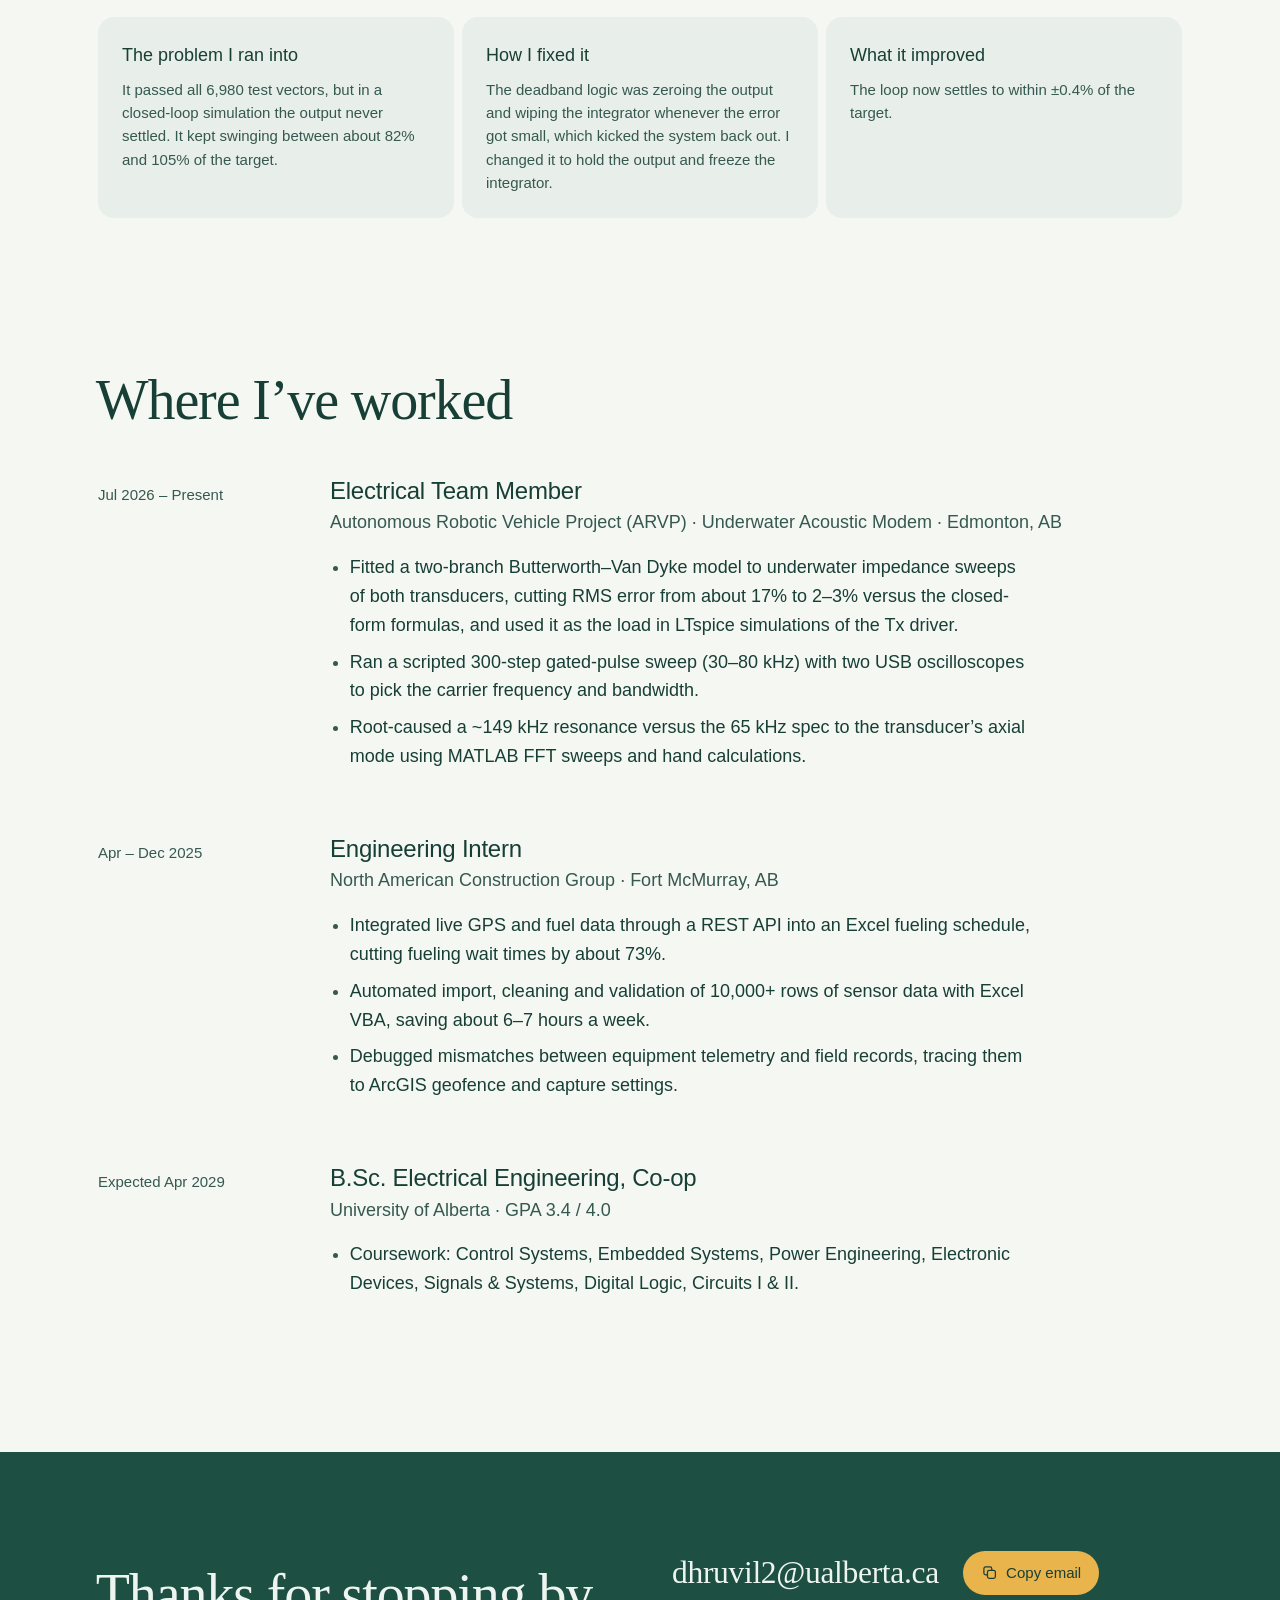
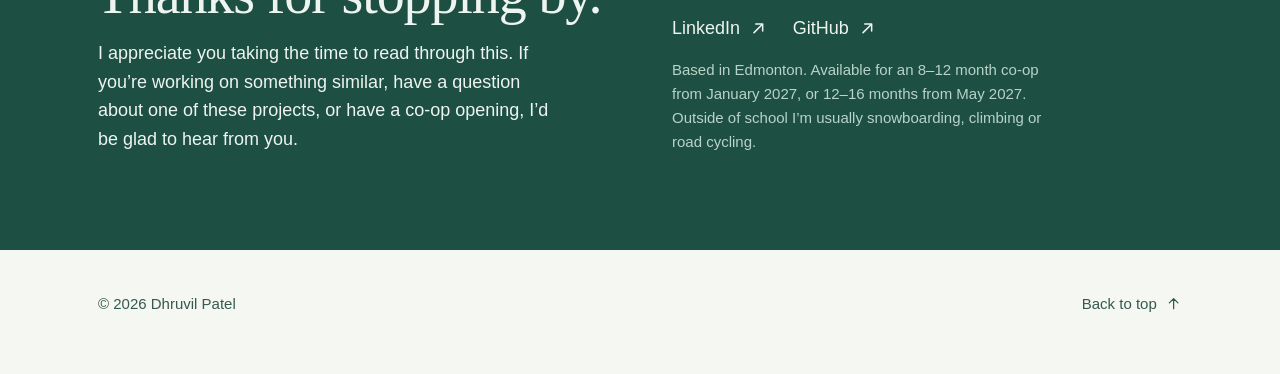
==== commit 3cf1d441: "Rework home page as a simple portfolio: project stories, no "what's next" - Each project: what I mad" ====
--- a/index.html
+++ b/index.html
@@ -4,13 +4,13 @@
 <meta charset="utf-8">
 <meta name="viewport" content="width=device-width, initial-scale=1, viewport-fit=cover">
 <title>Dhruvil Patel · Electrical engineering student</title>
-<meta name="description" content="Dhruvil Patel, third-year electrical engineering co-op student at the University of Alberta. Projects: an underwater acoustic modem, an MP3 player board, controls and Verilog.">
+<meta name="description" content="Dhruvil Patel, third-year electrical engineering student at the University of Alberta. Things I’ve built, the problems I ran into and how I fixed them.">
 <meta name="theme-color" content="#f5f7f3">
 <link rel="preconnect" href="https://api.fontshare.com">
 <link rel="preconnect" href="https://cdn.fontshare.com" crossorigin>
 <link rel="stylesheet" href="https://api.fontshare.com/v2/css?f[]=gambarino@400&f[]=general-sans@400,500&display=swap">
-<link rel="stylesheet" href="site.css?v=4">
-<script src="site.js?v=4" defer></script>
+<link rel="stylesheet" href="site.css?v=5">
+<script src="site.js?v=5" defer></script>
 </head>
 <body id="top">
 <svg width="0" height="0" style="position:absolute" aria-hidden="true" focusable="false">
@@ -30,94 +30,106 @@
 <a class="skip" href="#main">Skip to content</a>
 <header class="bar">
   <a class="mark" href="./">Dhruvil Patel</a>
-  <nav aria-label="Sections"><a href="#projects">Projects</a><a href="#log">Build log</a><a href="#experience">Experience</a><a href="#contact">Contact</a></nav>
+  <nav aria-label="Sections"><a href="#projects">Projects</a><a href="#experience">Experience</a><a href="#contact">Contact</a></nav>
 </header>
 
 <main id="main">
 <section class="hero" aria-labelledby="intro-h">
   <div>
     <h1 id="intro-h">Dhruvil Patel</h1>
-    <p class="lead">Electrical engineering co-op student at the University&nbsp;of&nbsp;Alberta. I work on embedded systems, circuit design and testing, through team, course and personal&nbsp;projects.</p>
-    <div class="actions">
-      <a class="btn" href="mailto:dhruvil2@ualberta.ca"><svg class="i" viewBox="0 0 24 24" aria-hidden="true"><use href="#i-mail"></use></svg>Email me</a>
-      <a class="textlink" href="#projects">See my projects<svg class="i i-d" viewBox="0 0 24 24" aria-hidden="true"><use href="#i-down"></use></svg></a>
-    </div>
-    <p class="status">Third year, B.Sc. Electrical Engineering (co-op), graduating April&nbsp;2029. Looking for a co-op from January or May&nbsp;2027.</p>
+    <p class="lead">I’m a third-year electrical engineering student at the University&nbsp;of&nbsp;Alberta. These are the things I’ve built, what went wrong along the way, and how I fixed&nbsp;it.</p>
+    <p class="hero-links"><a class="textlink" href="mailto:dhruvil2@ualberta.ca"><svg class="i" viewBox="0 0 24 24" aria-hidden="true"><use href="#i-mail"></use></svg>Email</a><a class="textlink" href="https://github.com/dhruvil2-stack">GitHub<svg class="i" viewBox="0 0 24 24" aria-hidden="true"><use href="#i-out"></use></svg></a><a class="textlink" href="https://www.linkedin.com/in/dhruvil-patel-305774300/">LinkedIn<svg class="i" viewBox="0 0 24 24" aria-hidden="true"><use href="#i-out"></use></svg></a></p>
   </div>
-
-  <figure class="feature panel">
-      <a class="media" href="https://drive.google.com/file/d/1-BPB9EZshVwInmu3_R_qBqkqG8TPMAxt/view?usp=sharing" data-video="https://drive.google.com/file/d/1-BPB9EZshVwInmu3_R_qBqkqG8TPMAxt/preview" aria-label="Play the video of my MP3 player running">
-        <img src="img/mp3-pcb-top.png" width="460" height="658" alt="Top side of my MP3 player circuit board, rendered from the Gerber files">
-        <span class="play"><svg class="i" viewBox="0 0 24 24" aria-hidden="true"><use href="#i-play"></use></svg>Watch it play music</span>
-      </a>
-      <figcaption><span>The MP3 player I designed and built.</span><a href="projects/mp3-player.html">How I built it<svg class="i i-r" viewBox="0 0 24 24" aria-hidden="true"><use href="#i-right"></use></svg></a></figcaption>
-  </figure>
+  <nav class="toc" aria-label="Projects on this page">
+    <ul>
+      <li><a href="#modem"><span class="t">Underwater acoustic modem</span><span class="s">ARVP RoboSub team</span><svg class="i i-d" viewBox="0 0 24 24" aria-hidden="true"><use href="#i-down"></use></svg></a></li>
+      <li><a href="#mp3"><span class="t">MP3 player</span><span class="s">Personal project</span><svg class="i i-d" viewBox="0 0 24 24" aria-hidden="true"><use href="#i-down"></use></svg></a></li>
+      <li><a href="#beam"><span class="t">Ball and beam control system</span><span class="s">Course project</span><svg class="i i-d" viewBox="0 0 24 24" aria-hidden="true"><use href="#i-down"></use></svg></a></li>
+      <li><a href="#pid"><span class="t">Verilog PID controller</span><span class="s">Personal project</span><svg class="i i-d" viewBox="0 0 24 24" aria-hidden="true"><use href="#i-down"></use></svg></a></li>
+    </ul>
+  </nav>
 </section>
 
 <section class="projects" id="projects" aria-labelledby="projects-h">
   <div class="sec-head">
-    <h2 id="projects-h">Hardware I’ve built and&nbsp;tested</h2>
-    <p>Team, personal and course work. Each one has its own page with the measurements.</p>
+    <h2 id="projects-h">Projects</h2>
   </div>
-    <article class="proj lead-proj">
-      <a class="pic panel" href="projects/acoustic-modem.html" tabindex="-1" aria-hidden="true"><img src="img/bvd-both.png" width="1200" height="690" loading="lazy" alt="Two-branch BVD impedance model of both transducers underwater, 20 to 200 kHz"></a>
+  <article class="proj" id="modem">
+    <div class="top">
+      <a class="pic panel" href="projects/acoustic-modem.html" tabindex="-1" aria-hidden="true"><img src="img/bvd-both.png" width="1200" height="690" alt="Impedance of both transducers underwater from 20 to 200 kHz, measured points against my circuit model"></a>
       <div class="info">
-        <h3><a href="projects/acoustic-modem.html">Underwater acoustic modem<svg class="i" viewBox="0 0 24 24" aria-hidden="true"><use href="#i-right"></use></svg></a></h3>
+        <h3><a href="projects/acoustic-modem.html">Underwater acoustic modem</a></h3>
         <p class="where">ARVP RoboSub team · <span class="num">Jul 2026</span> – now</p>
-        <p class="desc">Helping the team build a modem so our subs can talk underwater. I’ve tested and modelled the piezo transducers in MATLAB, and now I’m working on the transmit circuit.</p>
+        <p class="desc">I’m on the team building an acoustic modem so ARVP’s submarines can send data to each other underwater. My part has been testing and modelling the piezo transducers, and designing the transmit circuit.</p>
+        <p class="why"><b>Why:</b> Radio barely travels through water, so the subs have to talk using sound.</p>
         <p class="used">MATLAB · LTspice · Analog Discovery 2</p>
+        <p class="more"><a class="textlink" href="projects/acoustic-modem.html">Full write-up<svg class="i i-r" viewBox="0 0 24 24" aria-hidden="true"><use href="#i-right"></use></svg></a></p>
       </div>
-    </article>
+    </div>
+    <dl class="story">
+      <div><dt>The problem I ran into</dt><dd>The transducers are rated for 65&nbsp;kHz, but in the pool they responded most strongly near 149&nbsp;kHz. My first circuit model of them was also off by 18%.</dd></div>
+      <div><dt>How I fixed it</dt><dd>A hand calculation matched the 149&nbsp;kHz peak to the tube vibrating along its length. I argued for testing carriers in the pool, which showed a usable band around 45–60&nbsp;kHz, and I rebuilt the model with a second resonance.</dd></div>
+      <div><dt>What it improved</dt><dd>Model error dropped from 18% to 3%. With an accurate model, I sized a matching inductor that gets about 21 times more power into the transducer in simulation.</dd></div>
+    </dl>
+  </article>
 
-    <article class="proj">
-      <a class="pic panel cover" href="projects/mp3-player.html" tabindex="-1" aria-hidden="true"><img src="img/mp3-schematic.jpg" width="2509" height="1546" loading="lazy" alt="Altium schematic of the MP3 player: power, USB and the ESP32 on the left, the VS1053 decoder and audio jack on the right"></a>
+  <article class="proj" id="mp3">
+    <div class="top">
+      <a class="pic panel board" href="projects/mp3-player.html" tabindex="-1" aria-hidden="true"><img src="img/mp3-pcb-top.png" width="460" height="658" loading="lazy" alt="Top side of my MP3 player circuit board, rendered from the Gerber files"></a>
       <div class="info">
-        <h3><a href="projects/mp3-player.html">MP3 player<svg class="i" viewBox="0 0 24 24" aria-hidden="true"><use href="#i-right"></use></svg></a></h3>
+        <h3><a href="projects/mp3-player.html">MP3 player</a></h3>
         <p class="where">Personal project · <span class="num">2026</span></p>
-        <p class="desc">My own offline music player, from the circuit board to the firmware and a 3D-printed case. It runs about 17&nbsp;hours per charge, and version two is in design.</p>
+        <p class="desc">An offline music player I designed from scratch: a 4-layer circuit board, the firmware and a 3D-printed case. It plays from an SD card and runs about 17&nbsp;hours per charge.</p>
+        <p class="why"><b>Why:</b> Paying for music streaming subscriptions for my family got too expensive, so I built my own player. I ended up using it every day.</p>
         <p class="used">ESP32 · C++ · Altium · Fusion 360</p>
+        <p class="more"><a class="textlink" href="projects/mp3-player.html">Full write-up<svg class="i i-r" viewBox="0 0 24 24" aria-hidden="true"><use href="#i-right"></use></svg></a><a class="textlink" href="https://drive.google.com/file/d/1-BPB9EZshVwInmu3_R_qBqkqG8TPMAxt/view?usp=sharing"><svg class="i" viewBox="0 0 24 24" aria-hidden="true"><use href="#i-play"></use></svg>Watch it play music</a></p>
       </div>
-    </article>
+    </div>
+    <dl class="story">
+      <div><dt>The problem I ran into</dt><dd>It kept resetting in the middle of songs. Measuring the 3.3&nbsp;V supply showed it dipping by about 350&nbsp;mV whenever I skipped a track.</dd></div>
+      <div><dt>How I fixed it</dt><dd>I wrote a Python script to measure the supply under five different loads, found that skipping was the only one that failed, and swapped the 22&nbsp;µF bulk capacitor for 100&nbsp;µF.</dd></div>
+      <div><dt>What it improved</dt><dd>The skipping test now passes. The heaviest case, full volume with rapid skipping, still dips, so it isn’t completely solved.</dd></div>
+    </dl>
+  </article>
 
-    <article class="proj">
+  <article class="proj" id="beam">
+    <div class="top">
       <a class="pic panel" href="projects/ball-and-beam.html" tabindex="-1" aria-hidden="true"><img src="img/ball-beam-step.png" width="1467" height="922" loading="lazy" alt="Motor position step response, simulation against hardware"></a>
       <div class="info">
-        <h3><a href="projects/ball-and-beam.html">Ball and beam control system<svg class="i" viewBox="0 0 24 24" aria-hidden="true"><use href="#i-right"></use></svg></a></h3>
+        <h3><a href="projects/ball-and-beam.html">Ball and beam control system</a></h3>
         <p class="where">Course project</p>
-        <p class="desc">Balancing a ball on a motor-driven beam, from identifying the motor to designing the controller and testing it on real hardware.</p>
+        <p class="desc">A controller that balances a ball on a motor-driven beam, taken from measuring the motor through to running on real hardware.</p>
+        <p class="why"><b>Why:</b> It was a controls course project. The goal was a controller that works on the actual hardware, and matches what the simulation predicts.</p>
         <p class="used">MATLAB · Simulink Real-Time</p>
+        <p class="more"><a class="textlink" href="projects/ball-and-beam.html">Full write-up<svg class="i i-r" viewBox="0 0 24 24" aria-hidden="true"><use href="#i-right"></use></svg></a></p>
       </div>
-    </article>
+    </div>
+    <dl class="story">
+      <div><dt>The problem I ran into</dt><dd>A controller is only as good as the motor model behind it, and I had to choose between controlling the motor by voltage or by current.</dd></div>
+      <div><dt>How I fixed it</dt><dd>I measured the motor on the bench until its torque constant and inertia matched the datasheet within about 5%, compared both approaches in simulation, and went with cascaded current and velocity loops plus a lead compensator for position.</dd></div>
+      <div><dt>What it improved</dt><dd>On hardware the ball settles in under 2&nbsp;seconds with no steady-state error and under 10% overshoot, and it recovers from a disturbance in under 200&nbsp;ms.</dd></div>
+    </dl>
+  </article>
 
-    <article class="proj">
-      <a class="pic panel dark" href="projects/verilog-pid.html" tabindex="-1" aria-hidden="true"><img src="img/pid-step.png" width="1500" height="930" loading="lazy" alt="Closed-loop step response of the Verilog PID: the original design oscillates, the fixed design settles"></a>
+  <article class="proj" id="pid">
+    <div class="top">
+      <a class="pic panel dark" href="projects/verilog-pid.html" tabindex="-1" aria-hidden="true"><img src="img/pid-step.png" width="1500" height="930" loading="lazy" alt="Closed-loop step response: the original design keeps oscillating, the fixed design settles"></a>
       <div class="info">
-        <h3><a href="projects/verilog-pid.html">Verilog PID controller<svg class="i" viewBox="0 0 24 24" aria-hidden="true"><use href="#i-right"></use></svg></a></h3>
+        <h3><a href="projects/verilog-pid.html">Verilog PID controller</a></h3>
         <p class="where">Personal project</p>
-        <p class="desc">A fixed-point PID controller in RTL. It passed every test vector, then a closed-loop simulation showed it never settled. I tracked down why and fixed it.</p>
+        <p class="desc">A PID controller written in Verilog with fixed-point math, plus a testbench that checks every output automatically against a Python reference model.</p>
+        <p class="why"><b>Why:</b> I wanted to learn how a control loop is built in digital hardware, and how to test one properly.</p>
         <p class="used">Verilog · Vivado · Icarus · Python</p>
+        <p class="more"><a class="textlink" href="projects/verilog-pid.html">Full write-up<svg class="i i-r" viewBox="0 0 24 24" aria-hidden="true"><use href="#i-right"></use></svg></a></p>
       </div>
-    </article>
+    </div>
+    <dl class="story">
+      <div><dt>The problem I ran into</dt><dd>It passed all 6,980 test vectors, but in a closed-loop simulation the output never settled. It kept swinging between about 82% and 105% of the target.</dd></div>
+      <div><dt>How I fixed it</dt><dd>The deadband logic was zeroing the output and wiping the integrator whenever the error got small, which kicked the system back out. I changed it to hold the output and freeze the integrator.</dd></div>
+      <div><dt>What it improved</dt><dd>The loop now settles to within ±0.4% of the target.</dd></div>
+    </dl>
+  </article>
 
-  <div class="small-projects">
-    <div><h3>Heat safety wearable</h3><p class="where">ESP32 · low-power firmware</p><p>A helmet-mounted temperature monitor that warns workers of heatstroke risk. The firmware sleeps between readings and steps through five alert levels. I also tested LoRa and GPS for sites without Wi-Fi.</p></div>
-  </div>
-</section>
-
-<section class="log" id="log" aria-labelledby="log-h">
-  <div class="sec-head">
-    <h2 id="log-h">Bugs I’ve chased&nbsp;down</h2>
-    <p>Short write-ups on things that broke and how I worked them out.</p>
-  </div>
-  <ul>
-<li><a href="projects/acoustic-modem.html#match"><span class="date">Nov 2026</span><span class="t">Impedance matching the transducer&nbsp;driver</span><span class="s">At 55&nbsp;kHz our transducer looks mostly like a capacitor. A 1.16&nbsp;mH series inductor cancels it, and in LTspice the power at 6&nbsp;V went from about 10&nbsp;mW to&nbsp;200&nbsp;mW.</span><svg class="i" viewBox="0 0 24 24" aria-hidden="true"><use href="#i-right"></use></svg></a></li>
-<li><a href="projects/acoustic-modem.html#hop"><span class="date">Oct 2026</span><span class="t">Frequency hopping to reduce echo&nbsp;errors</span><span class="s">The modem now hops between 54/57&nbsp;kHz and 55/61&nbsp;kHz on every other symbol. An echo from one symbol lands on the pair we aren’t listening to.</span><svg class="i" viewBox="0 0 24 24" aria-hidden="true"><use href="#i-right"></use></svg></a></li>
-<li><a href="notes/bvd-peeling.html"><span class="date">Oct 2026</span><span class="t">Modelling a transducer with two&nbsp;resonances</span><span class="s">Our transducer had a weak second mode buried under the main one. Peeling them apart in MATLAB took the model from 18% error to&nbsp;3%.</span><svg class="i" viewBox="0 0 24 24" aria-hidden="true"><use href="#i-right"></use></svg></a></li>
-<li><a href="notes/mp3-brownout.html"><span class="date">Oct 2026</span><span class="t">Why my MP3 player kept&nbsp;resetting</span><span class="s">The supply dipped every time I skipped a song. A bigger capacitor fixed most of&nbsp;it.</span><svg class="i" viewBox="0 0 24 24" aria-hidden="true"><use href="#i-right"></use></svg></a></li>
-<li><a href="projects/acoustic-modem.html#band"><span class="date">Oct 2026</span><span class="t">Finding the usable band: about 45–60&nbsp;kHz</span><span class="s">We tested carriers in the pool instead of trusting the 65&nbsp;kHz on the spec&nbsp;sheet.</span><svg class="i" viewBox="0 0 24 24" aria-hidden="true"><use href="#i-right"></use></svg></a></li>
-<li><a href="projects/acoustic-modem.html#axial"><span class="date">Sep 2026</span><span class="t">Our 65&nbsp;kHz transducers were ringing at 149&nbsp;kHz</span><span class="s">A hand calculation matched it to the length mode of the&nbsp;tube.</span><svg class="i" viewBox="0 0 24 24" aria-hidden="true"><use href="#i-right"></use></svg></a></li>
-<li><a href="projects/verilog-pid.html"><span class="date">Earlier</span><span class="t">A PID controller that never&nbsp;settled</span><span class="s">Every test passed, but the deadband logic kept kicking the loop back&nbsp;out.</span><svg class="i" viewBox="0 0 24 24" aria-hidden="true"><use href="#i-right"></use></svg></a></li>
-  </ul>
 </section>
 
 <section class="exp" id="experience" aria-labelledby="exp-h">
@@ -134,8 +146,6 @@
           <li>Fitted a two-branch Butterworth–Van Dyke model to underwater impedance sweeps of both transducers, cutting RMS error from about 17% to 2–3% versus the closed-form formulas, and used it as the load in LTspice simulations of the Tx driver.</li>
           <li>Ran a scripted 300-step gated-pulse sweep (30–80 kHz) with two USB oscilloscopes to pick the carrier frequency and bandwidth.</li>
           <li>Root-caused a ~149 kHz resonance versus the 65 kHz spec to the transducer’s axial mode using MATLAB FFT sweeps and hand calculations.</li>
-          <li>Measured received signal and SNR versus distance in pool tests, finding the oscilloscope’s noise floor was the limit on SNR, and verified the acoustic link out to 15 m.</li>
-          <li>Ran and documented pool tests of reciprocity, ring-down and Tx/Rx sensitivity, automating the analysis in MATLAB.</li>
         </ul>
       </div>
     </div>
@@ -148,9 +158,6 @@
           <li>Integrated live GPS and fuel data through a REST API into an Excel fueling schedule, cutting fueling wait times by about 73%.</li>
           <li>Automated import, cleaning and validation of 10,000+ rows of sensor data with Excel VBA, saving about 6–7 hours a week.</li>
           <li>Debugged mismatches between equipment telemetry and field records, tracing them to ArcGIS geofence and capture settings.</li>
-          <li>Compared vendor specifications against SAP baselines on several $1M+ project bids, catching material discrepancies before kickoff.</li>
-          <li>Built Power BI dashboards of equipment telemetry for daily production meetings, supporting decisions that raised site productivity about 11%.</li>
-          <li>Wrote Job Safety Analyses while working on site around heavy mining equipment, with no incidents over 8 months.</li>
         </ul>
       </div>
     </div>
@@ -162,15 +169,6 @@
         <ul><li>Coursework: Control Systems, Embedded Systems, Power Engineering, Electronic Devices, Signals &amp; Systems, Digital Logic, Circuits I &amp; II.</li></ul>
       </div>
     </div>
-  </div>
-  <div class="skills">
-    <h3>Tools I use</h3>
-    <dl>
-      <div><dt>Digital design</dt><dd>Verilog (RTL), Vivado, self-checking testbenches, test plans, waveform debug, FPGA</dd></div>
-      <div><dt>Programming</dt><dd>C, C++, Python, MATLAB, Simulink, Git, Excel VBA, Power BI</dd></div>
-      <div><dt>Embedded</dt><dd>ESP32, Arduino, AVR (MPLAB X), SPI, I²C, UART, interrupts</dd></div>
-      <div><dt>Lab and PCB</dt><dd>Altium Designer, LTspice, soldering and rework, H-bridge motor drives, oscilloscopes, Analog Discovery 2, Fusion 360, 3D printing</dd></div>
-    </dl>
   </div>
 </section>
 
--- a/site.css
+++ b/site.css
@@ -370,3 +370,29 @@
   .art figure figcaption { padding: 0; }
   #lb .lb-help { display: none; }
 }
+
+/* ---------- Portfolio home: intro, project index, project stories ---------- */
+.hero { align-items: end; }
+.hero-links { display: flex; flex-wrap: wrap; gap: var(--s-1) var(--s-5); margin-top: var(--s-5); }
+.toc ul { list-style: none; margin: 0; padding: 0; display: grid; gap: var(--s-2); }
+.toc a { display: grid; grid-template-columns: minmax(0, 1fr) auto; column-gap: var(--s-4); align-items: center; padding: var(--s-4) var(--s-5); background: var(--paper-2); border-radius: var(--r-md); text-decoration: none; transition: background-color var(--fast) ease; }
+.toc a:hover { background: var(--paper-3); }
+.toc .t { font-weight: 500; }
+.toc .s { grid-column: 1; color: var(--ink-2); font-size: var(--fs-small); }
+.toc .i { grid-column: 2; grid-row: 1 / span 2; color: var(--ink-2); transition: transform var(--base) var(--ease), color var(--fast) ease; }
+.toc a:hover .i { transform: translateY(3px); color: var(--ink); }
+
+.projects .proj { display: block; scroll-margin-top: var(--s-6); }
+.projects .proj + .proj { margin-top: var(--s-9); }
+.proj .top { display: grid; grid-template-columns: minmax(0, 1.15fr) minmax(0, 1fr); gap: var(--s-7); align-items: center; }
+.proj .why { margin-top: var(--s-3); }
+.proj .why b { font-weight: 500; }
+.proj .more { display: flex; flex-wrap: wrap; gap: 0 var(--s-5); margin-top: var(--s-2); }
+.story { margin: var(--s-6) 0 0; display: grid; grid-template-columns: repeat(3, minmax(0, 1fr)); gap: var(--s-2); }
+.story > div { background: var(--paper-2); border-radius: var(--r-md); padding: var(--s-5); }
+.story dt { font-weight: 500; }
+.story dd { margin: var(--s-2) 0 0; color: var(--ink-2); font-size: var(--fs-small); line-height: 1.55; font-variant-numeric: normal; }
+@media (max-width: 900px) {
+  .proj .top { grid-template-columns: 1fr; gap: var(--s-5); }
+  .story { grid-template-columns: 1fr; }
+}
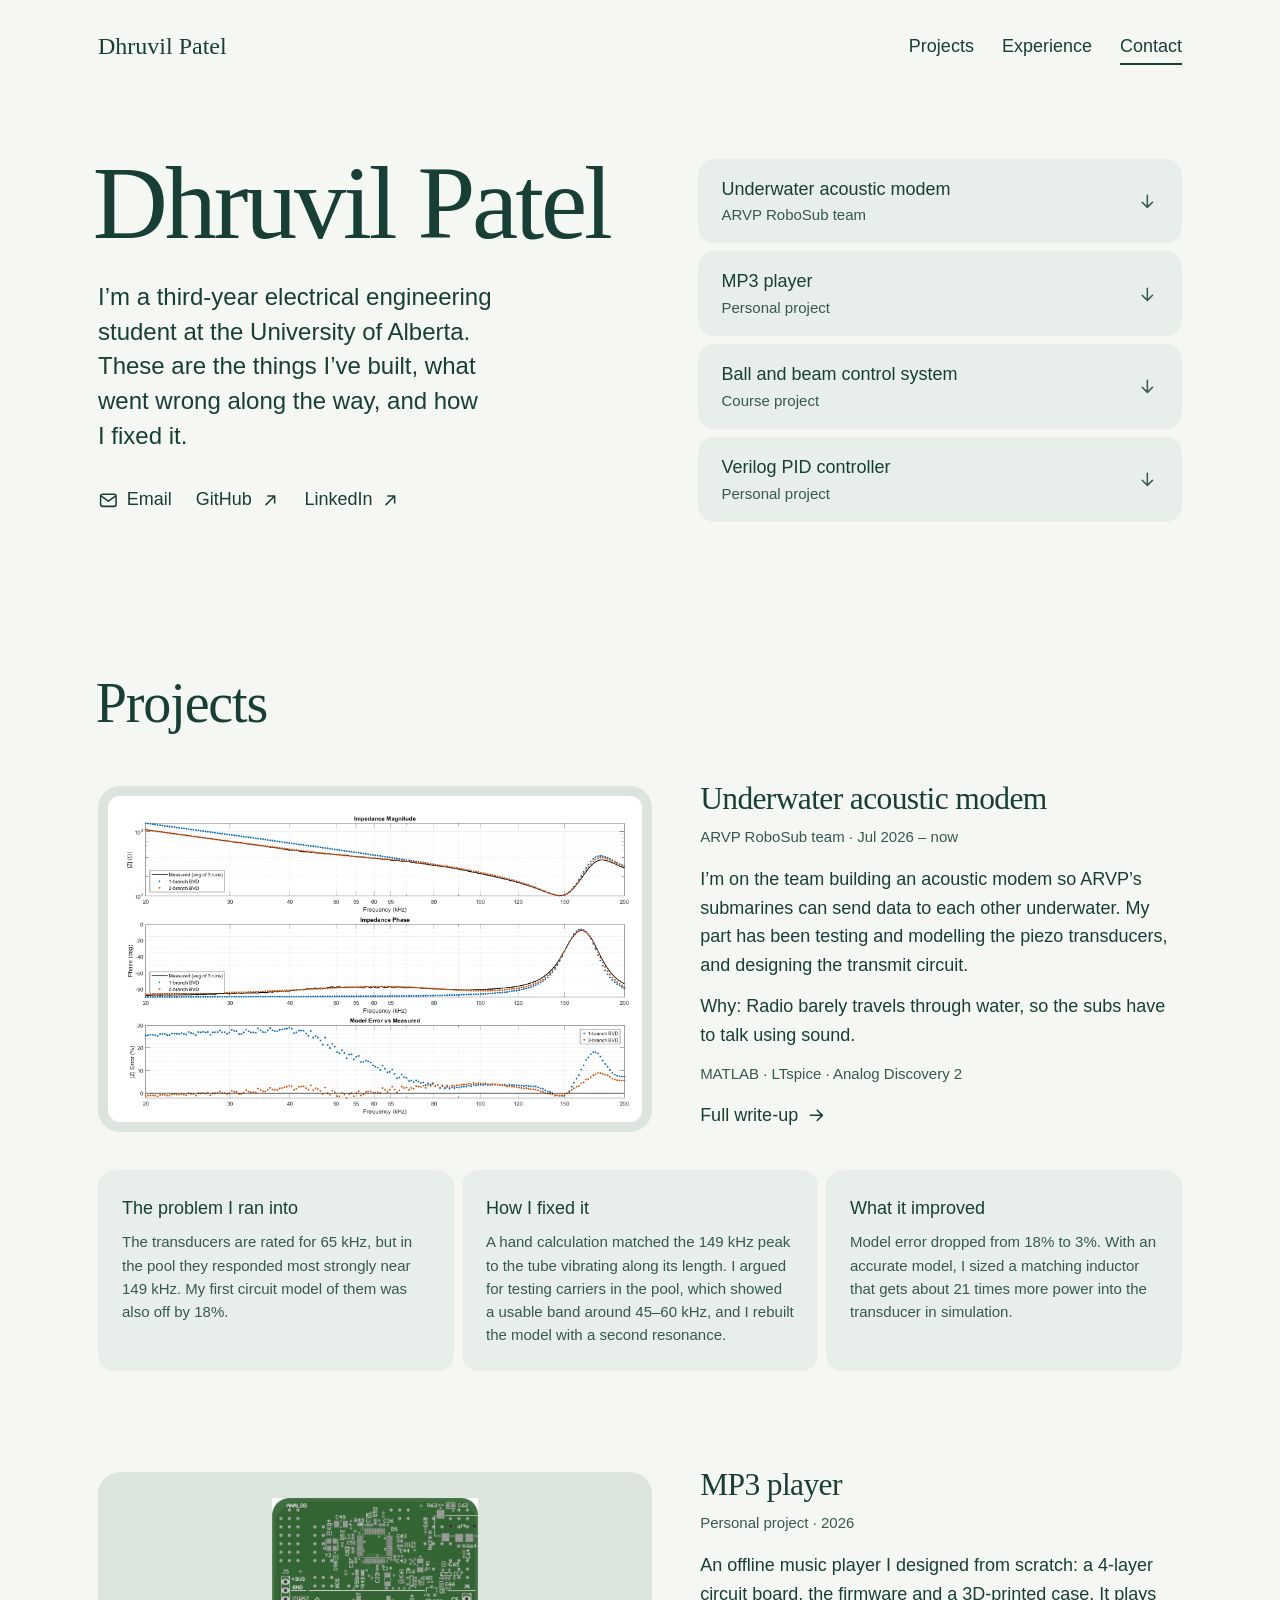
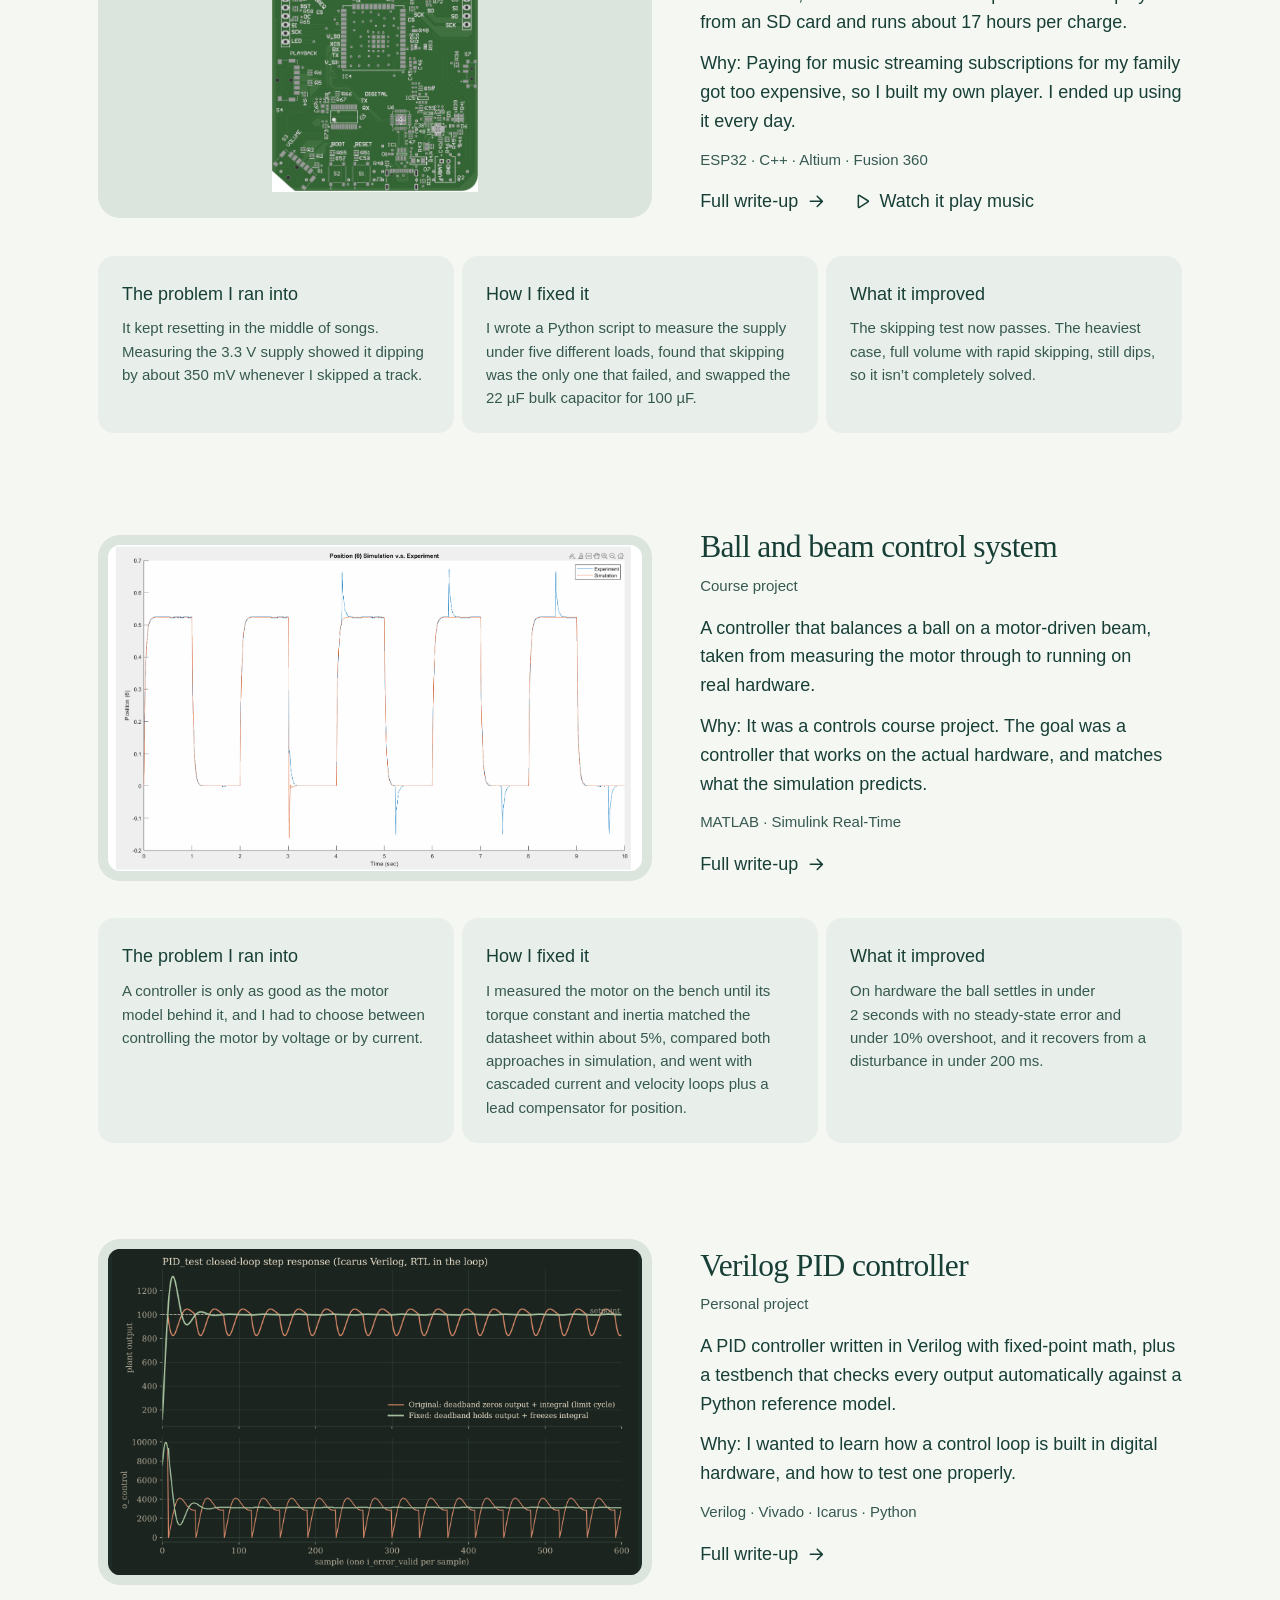
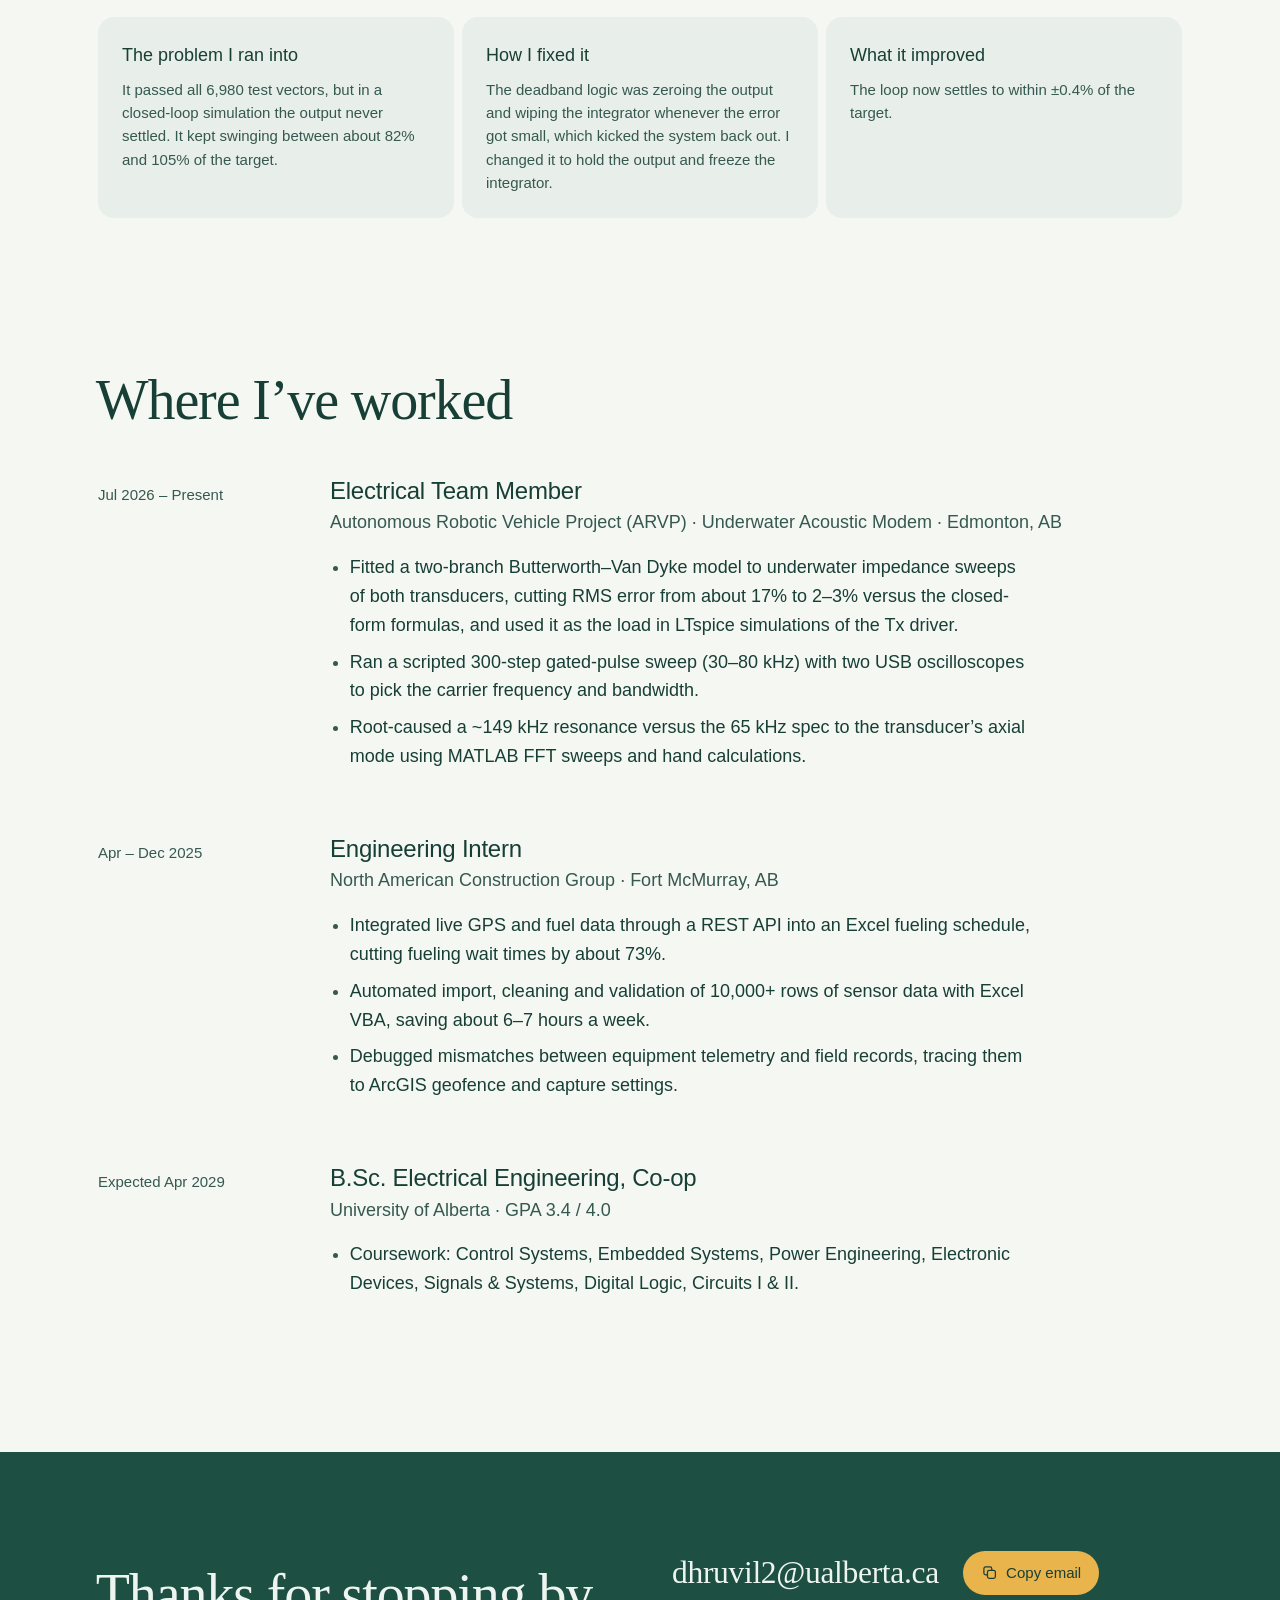
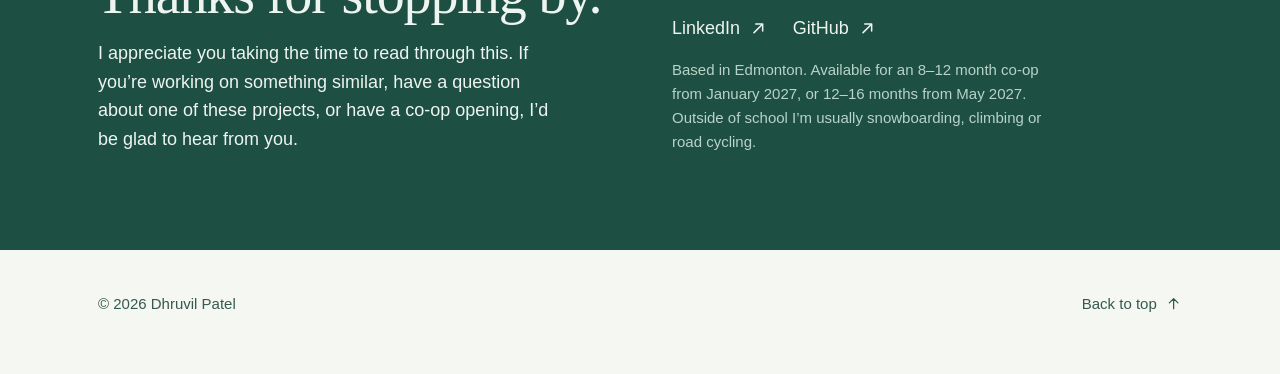
==== commit 6527f153: "Use Dhruvil's own MATLAB figures for the BVD fit and pool SNR results Co-Authored-By: Claude Fable 5" ====
--- a/index.html
+++ b/index.html
@@ -56,7 +56,7 @@
   </div>
   <article class="proj" id="modem">
     <div class="top">
-      <a class="pic panel" href="projects/acoustic-modem.html" tabindex="-1" aria-hidden="true"><img src="img/bvd-both.png" width="1200" height="690" alt="Impedance of both transducers underwater from 20 to 200 kHz, measured points against my circuit model"></a>
+      <a class="pic panel" href="projects/acoustic-modem.html" tabindex="-1" aria-hidden="true"><img src="img/matlab-bvd-fit.png" width="1660" height="981" alt="My MATLAB figure: measured impedance of a transducer from 20 to 200 kHz against the one-branch and two-branch circuit models, with the error of each"></a>
       <div class="info">
         <h3><a href="projects/acoustic-modem.html">Underwater acoustic modem</a></h3>
         <p class="where">ARVP RoboSub team · <span class="num">Jul 2026</span> – now</p>
